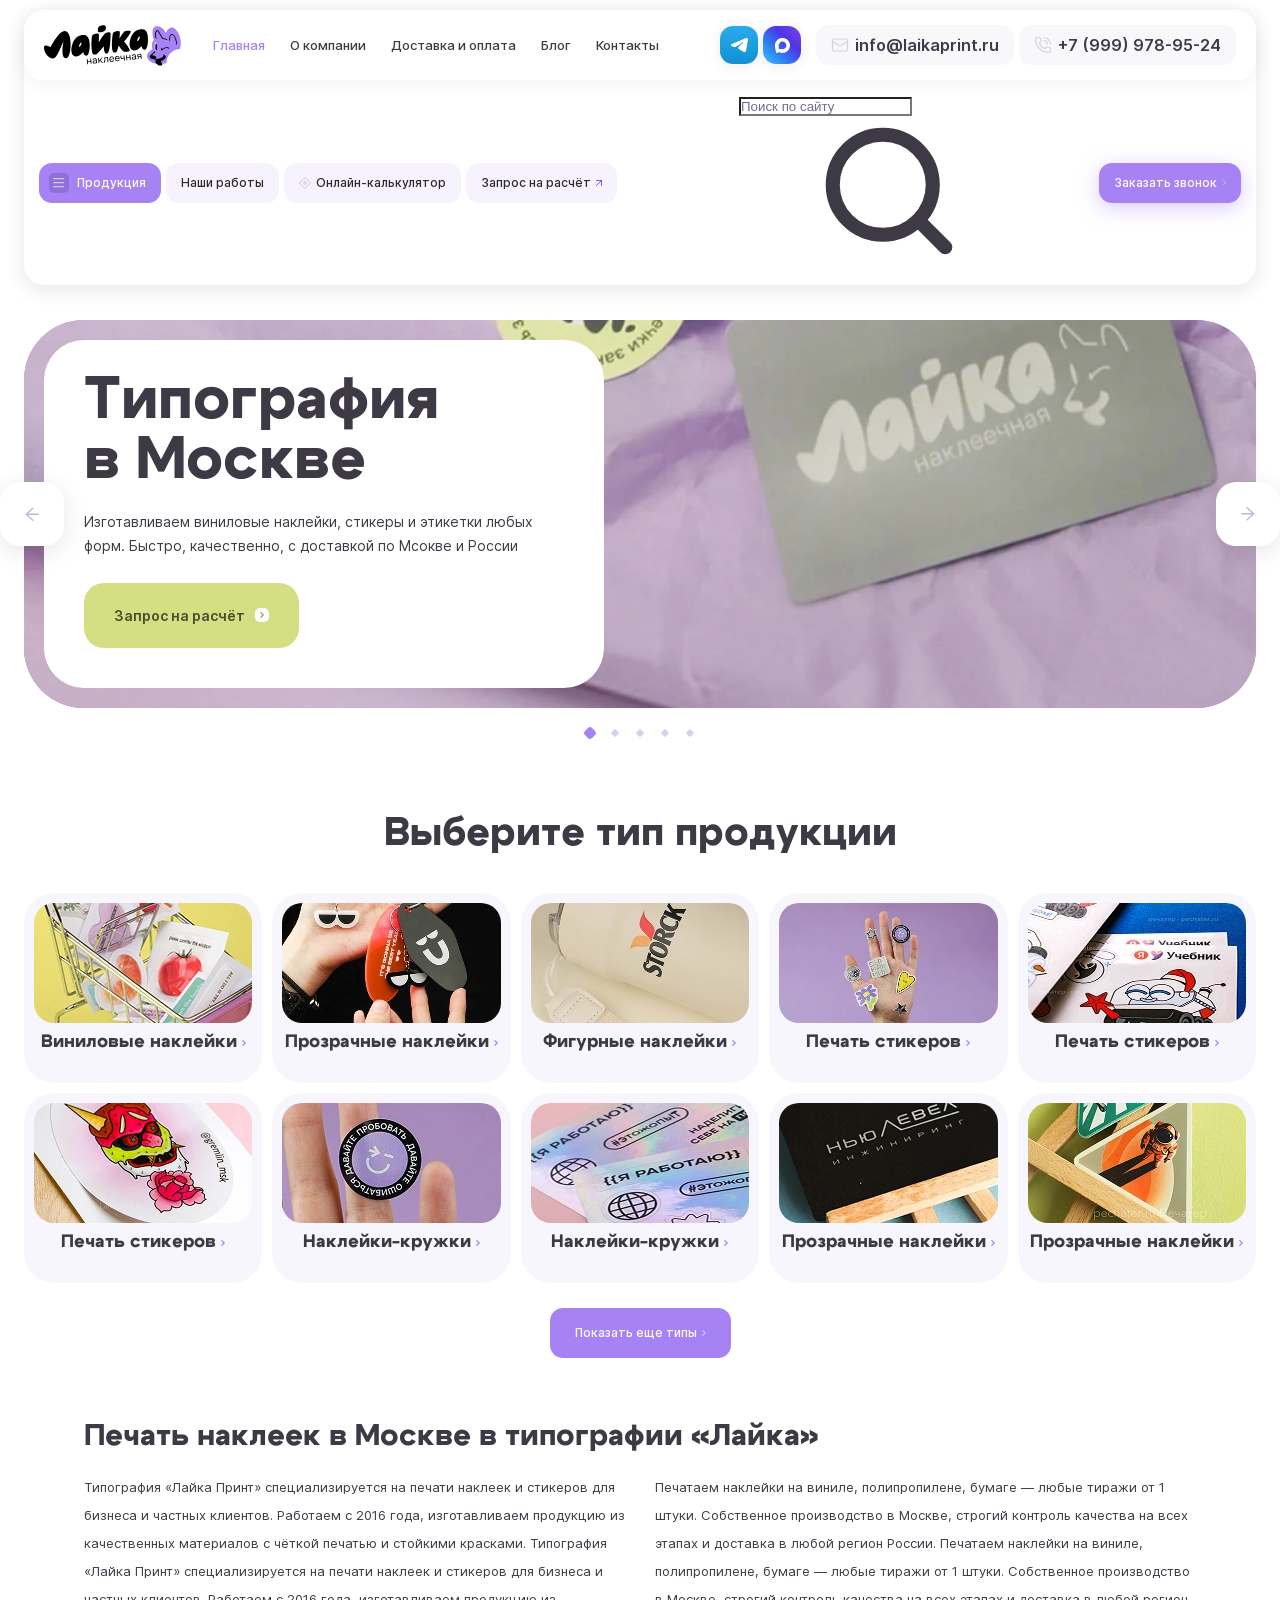
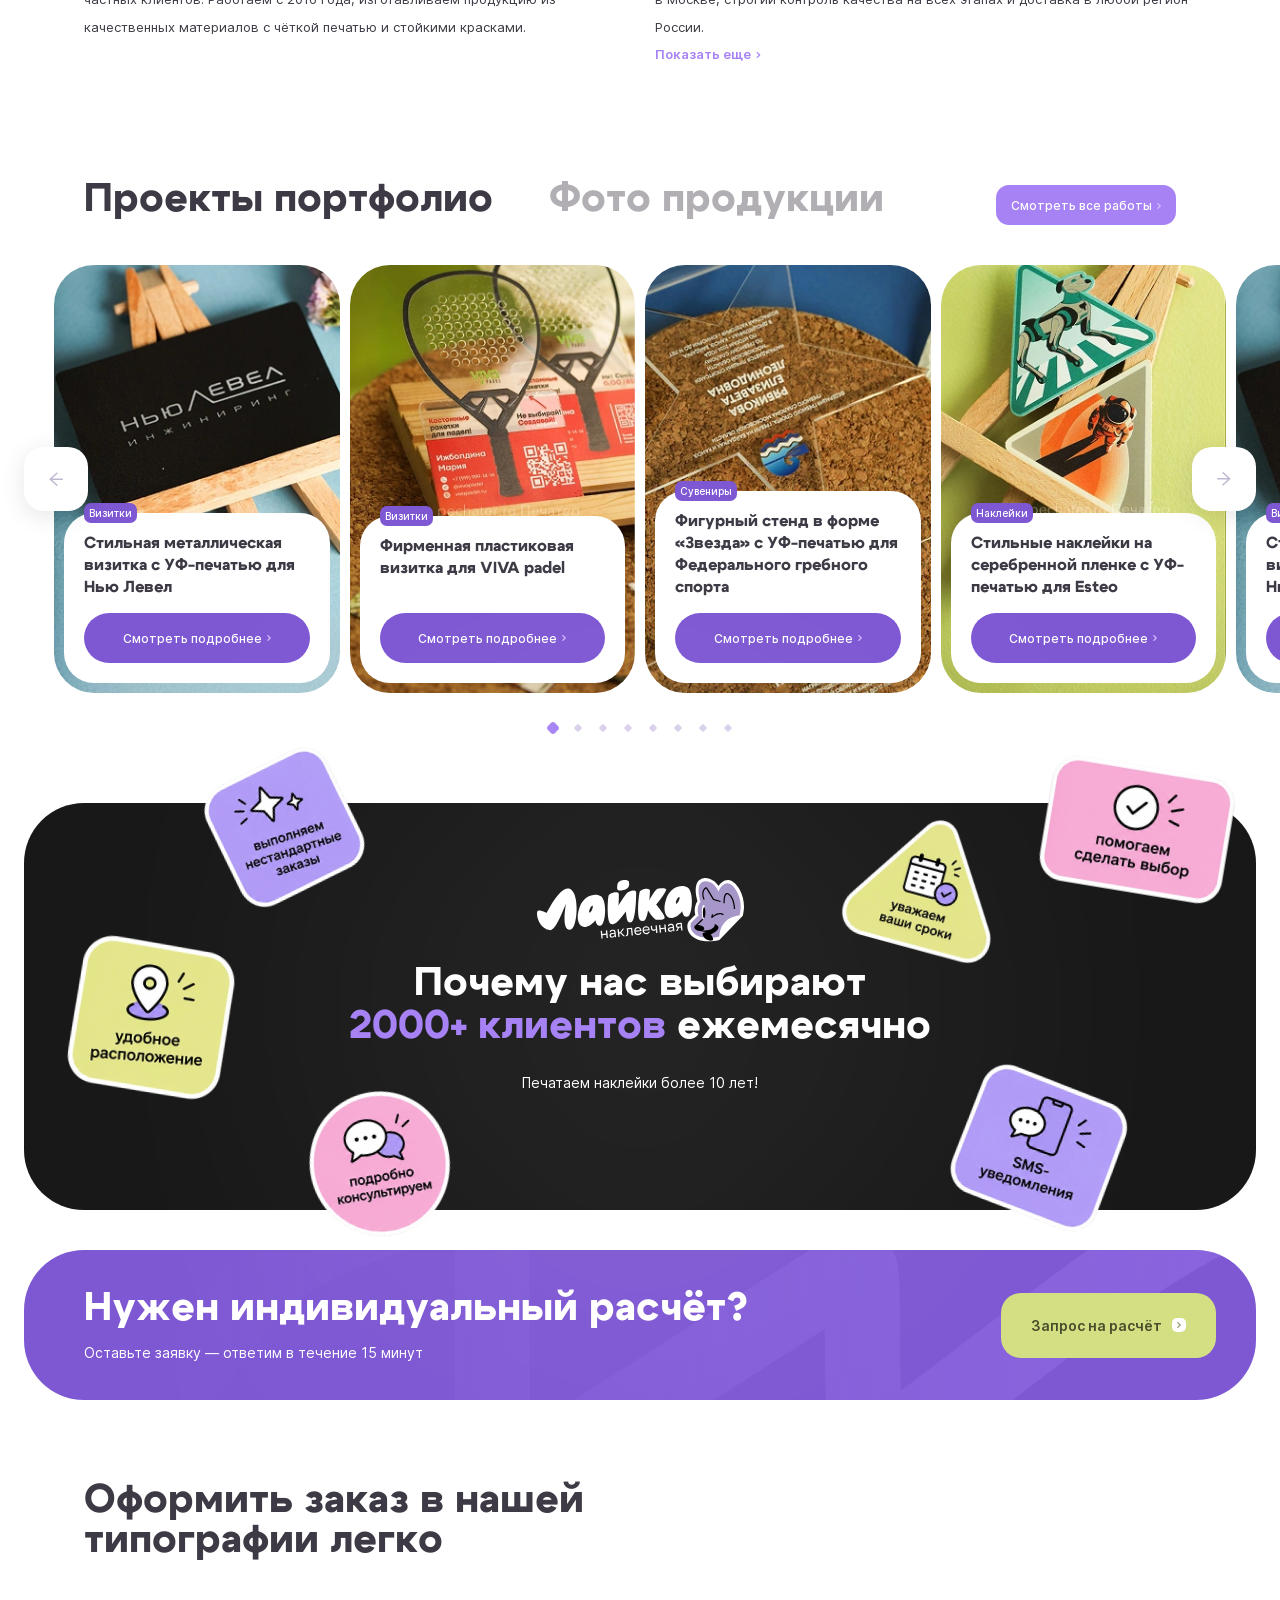
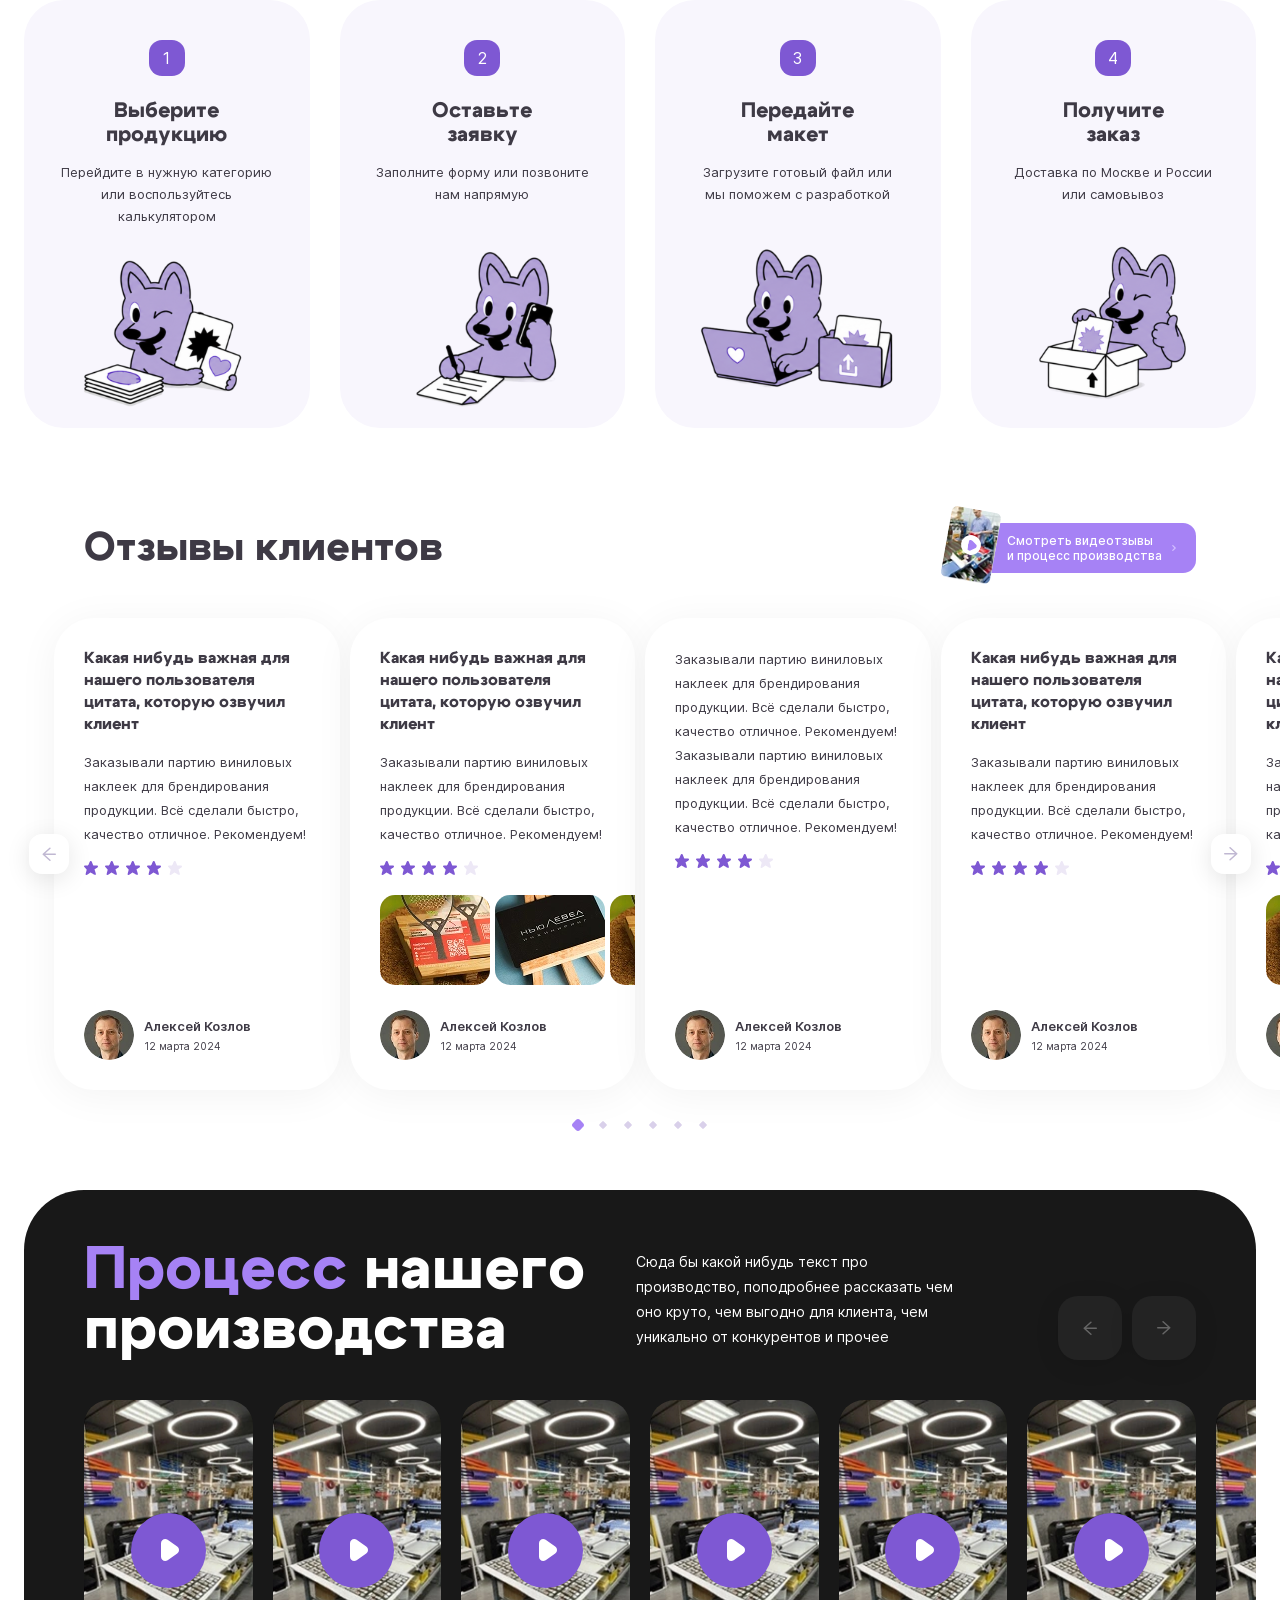
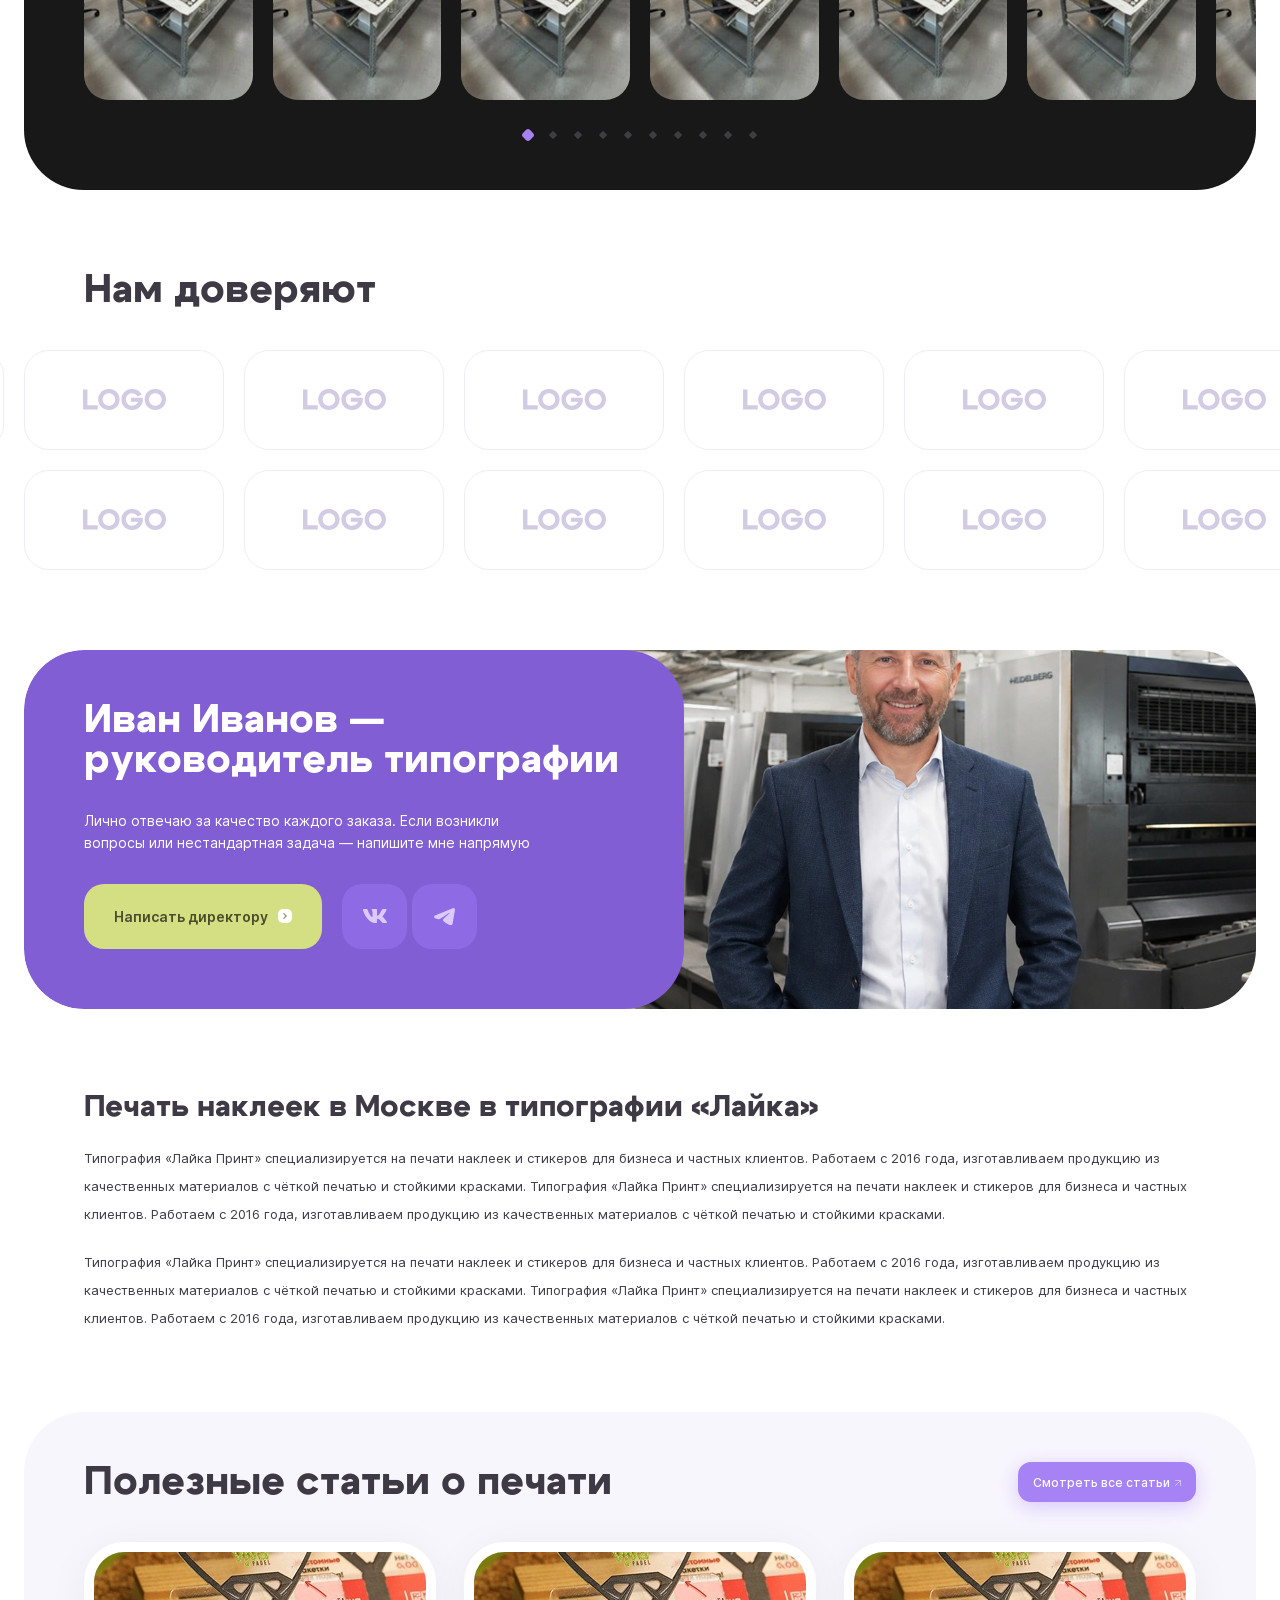
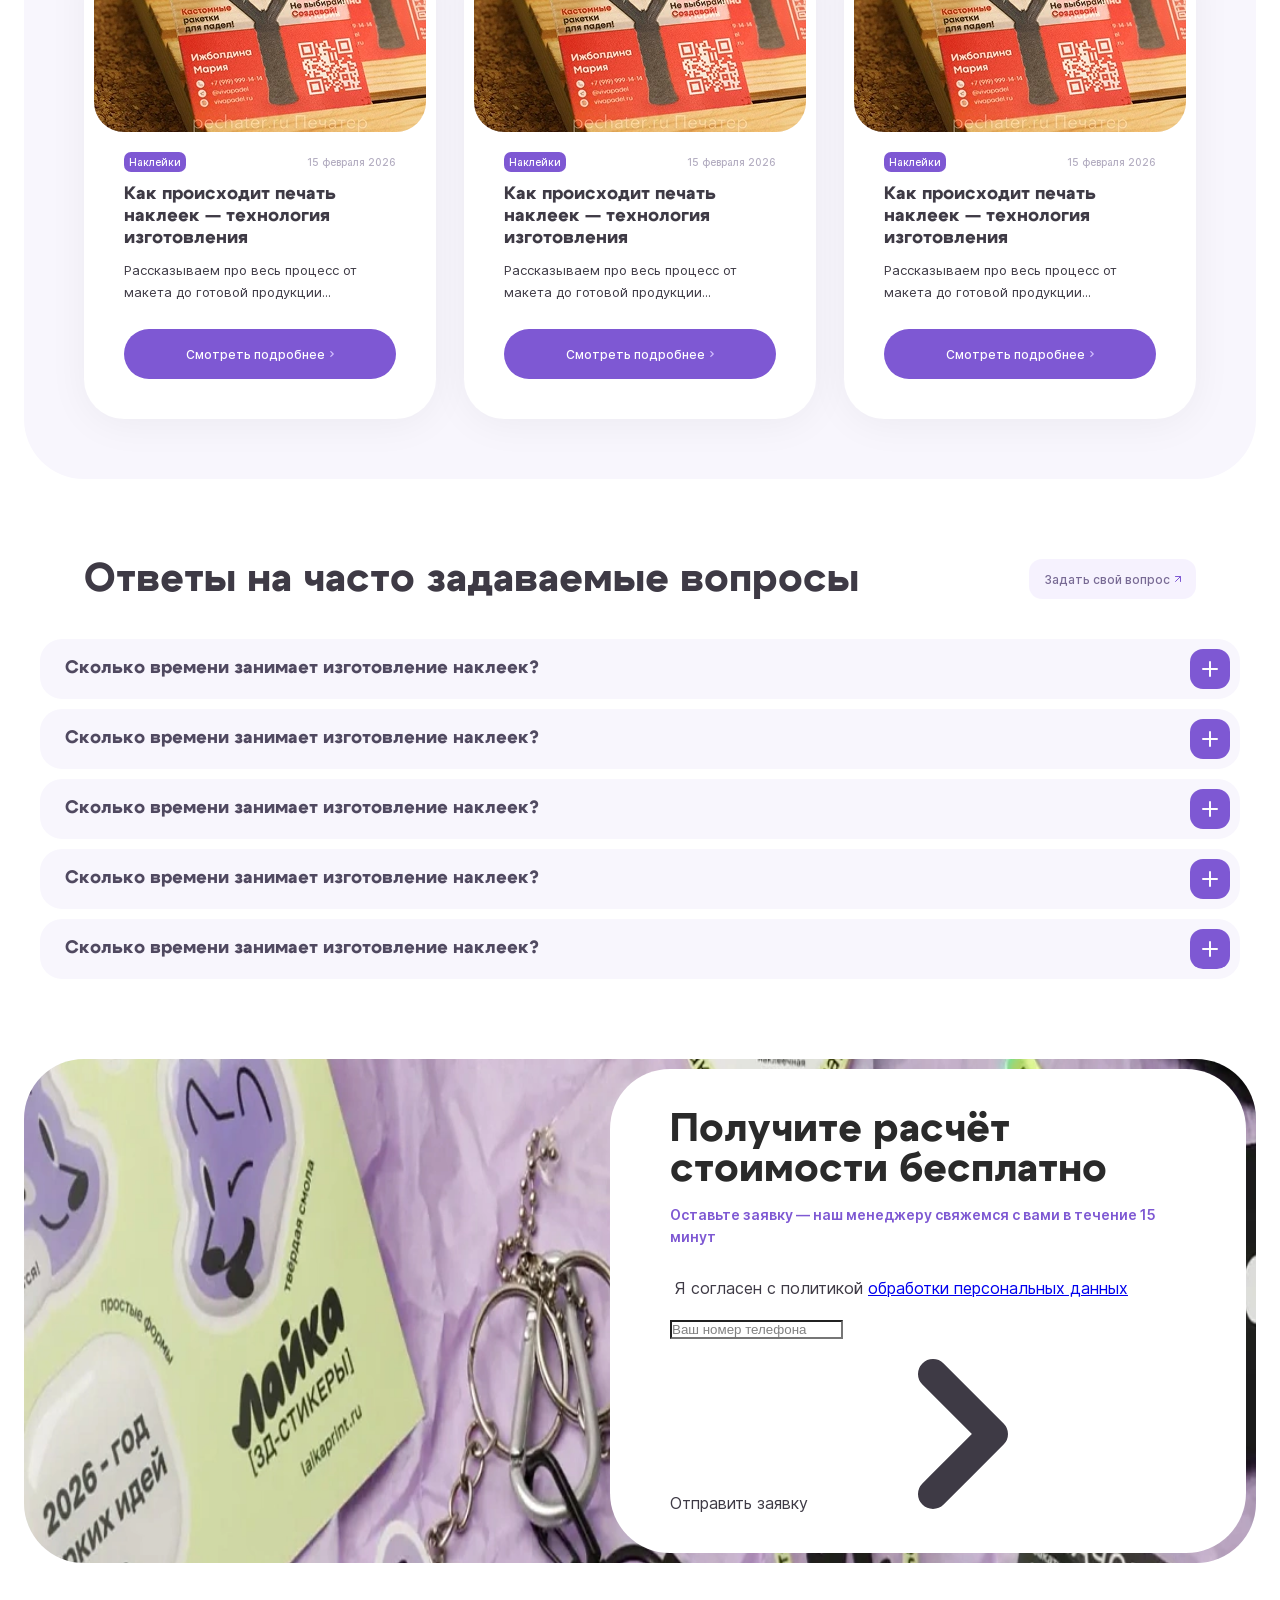
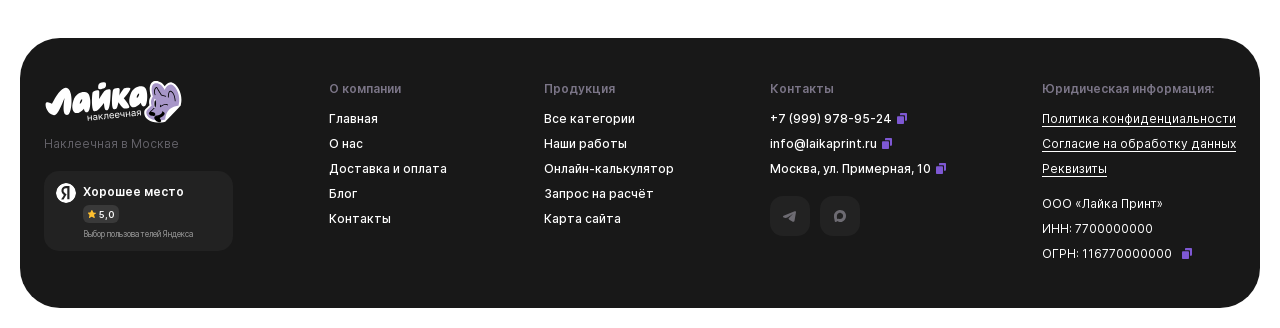
==== index.html @ 9bab4b57 "Initial commit" ====
<!DOCTYPE html>
<html lang="ru">
	<head>
		<meta http-equiv="Content-Type" content="text/html; charset=utf-8">

		<!-- Adapting the page for mobile devices -->
		<meta name="viewport" content="width=device-width, initial-scale=1, maximum-scale=1">

		<!-- Prohibition of phone number recognition -->
		<meta name="format-detection" content="telephone=no">
		<meta name="SKYPE_TOOLBAR" content ="SKYPE_TOOLBAR_PARSER_COMPATIBLE">

		<!-- Page title -->
		<title>Заголовок страницы</title>

		<!-- Meta description -->
		<meta name="description" content="">

		<!-- Meta Keywords -->
		<meta name="keywords" content="">

		<!-- Changing the color of the mobile browser panel -->
		<meta name="msapplication-TileColor" content="#6AB12F">
		<meta name="theme-color" content="#6AB12F">

		<!-- Connecting style files -->
		<link rel="stylesheet" href="css/reset.css">
		<link rel="stylesheet" href="css/swiper-bundle.min.css">
		<link rel="stylesheet" href="css/swiper.css">
		<link rel="stylesheet" href="css/fancybox.css">
		<link rel="stylesheet" href="css/styles.css">
		<link rel="stylesheet" href="assets/css/blocks/main_slider.css">
		<link rel="stylesheet" href="assets/css/blocks/product_types.css">
		<link rel="stylesheet" href="assets/css/blocks/seo_text.css">
		<link rel="stylesheet" href="assets/css/blocks/projects.css">
		<link rel="stylesheet" href="assets/css/blocks/why_we.css">
		<link rel="stylesheet" href="assets/css/blocks/steps.css">
		<link rel="stylesheet" href="assets/css/blocks/reviews.css">
		<link rel="stylesheet" href="assets/css/blocks/process.css">
		<link rel="stylesheet" href="assets/css/blocks/logos.css">
		<link rel="stylesheet" href="assets/css/blocks/boss.css">
		<link rel="stylesheet" href="assets/css/blocks/articles.css">
		<link rel="stylesheet" href="assets/css/blocks/FAQ.css">
		<link rel="stylesheet" href="assets/css/blocks/order_form.css">
		<link rel="stylesheet" href="css/fonts.css">
	</head>

	<body>
		<div class="wrap">
			<div class="main">
				<header>
					<div class="cont">
						<div class="data">
							<div class="top">
								<div class="logo">
									<img src="images/logo.svg" alt="">
								</div>

								<nav class="menu">
									<div class="item">
										<a class="active">Главная</a>
									</div>

									<div class="item">
										<a href="/">О компании</a>
									</div>

									<div class="item">
										<a href="/">Доставка и оплата</a>
									</div>

									<div class="item">
										<a href="/">Блог</a>
									</div>

									<div class="item">
										<a href="/">Контакты</a>
									</div>
								</nav>

								<div class="contacts">
									<div class="messengers">
										<a href="/" target="_blank" rel="noopener nofollow" class="tg_link">
											<svg class="icon"><use xlink:href="images/sprite.svg#ic_tg"></use></svg>
										</a>

										<a href="/" target="_blank" rel="noopener nofollow" class="max_link">
											<svg class="icon"><use xlink:href="images/sprite.svg#ic_max"></use></svg>
										</a>
									</div>

									<div class="email">
										<a href="mailto:info@laikaprint.ru">
											<svg class="icon"><use xlink:href="images/sprite.svg#ic_email"></use></svg>

											<span>info@laikaprint.ru</span>
										</a>
									</div>

									<div class="phone">
										<a href="tel:+7 (999) 978-95-24">
											<svg class="icon"><use xlink:href="images/sprite.svg#ic_phone"></use></svg>

											<span>+7 (999) 978-95-24</span>
										</a>
									</div>
								</div>
							</div>

							<div class="bottom">
								<div class="links">
									<div>
										<button class="link primary"  popovertarget="sub_links_modal1" style="anchor-name: --sub-links-modal-btn;">
											<div class="icon_wrap">
												<svg class="icon"><use xlink:href="images/sprite.svg#ic_menu"></use></svg>

												<svg class="icon"><use xlink:href="images/sprite.svg#ic_close"></use></svg>
											</div>

											<span>Продукция</span>
										</button>

										<div class="sub_links tabs_container" style="position-anchor: --sub-links-modal-btn;" id="sub_links_modal1" popover>
											<div class="tabs">
												<button data-content="#sub_links_tab1" data-level="level1" class="btn active">
													<span>Наклейки</span>

													<svg class="icon"><use xlink:href="images/sprite.svg#ic_arr_hor"></use></svg>
												</button>

												<button data-content="#sub_links_tab2" data-level="level1" class="btn">
													<span>Мерч и сувениры</span>

													<svg class="icon"><use xlink:href="images/sprite.svg#ic_arr_hor"></use></svg>
												</button>

												<button data-content="#sub_links_tab3" data-level="level1" class="btn">
													<span>Печать на одежде</span>

													<svg class="icon"><use xlink:href="images/sprite.svg#ic_arr_hor"></use></svg>
												</button>

												<button data-content="#sub_links_tab2" data-level="level1" class="btn">
													<span>Мерч и сувениры</span>

													<svg class="icon"><use xlink:href="images/sprite.svg#ic_arr_hor"></use></svg>
												</button>

												<button data-content="#sub_links_tab3" data-level="level1" class="btn">
													<span>Печать на одежде</span>

													<svg class="icon"><use xlink:href="images/sprite.svg#ic_arr_hor"></use></svg>
												</button>

												<button data-content="#sub_links_tab2" data-level="level1" class="btn">
													<span>Мерч и сувениры</span>

													<svg class="icon"><use xlink:href="images/sprite.svg#ic_arr_hor"></use></svg>
												</button>

												<button data-content="#sub_links_tab3" data-level="level1" class="btn">
													<span>Печать на одежде</span>

													<svg class="icon"><use xlink:href="images/sprite.svg#ic_arr_hor"></use></svg>
												</button>

												<button data-content="#sub_links_tab2" data-level="level1" class="btn">
													<span>Мерч и сувениры</span>

													<svg class="icon"><use xlink:href="images/sprite.svg#ic_arr_hor"></use></svg>
												</button>

												<button data-content="#sub_links_tab3" data-level="level1" class="btn">
													<span>Печать на одежде</span>

													<svg class="icon"><use xlink:href="images/sprite.svg#ic_arr_hor"></use></svg>
												</button>
											</div>

											<div class="tab_content level1 active" id="sub_links_tab1">
												<div class="block_head row">
													<div class="title size_s">Наклейки</div>

													<a href="/" class="all_link">
														<span>Все наклейки</span>

														<svg class="icon"><use xlink:href="images/sprite.svg#ic_arr_hor"></use></svg>
													</a>
												</div>

												<div class="grid">
													<div class="main_col">
														<div class="catalog">
															<div class="grid_row">
																<a href="/" class="category">
																	<picture class="thumb">
																		<img src="images/tmp/category_thumb1.webp" alt="" loading="lazy" class="cover">
																	</picture>

																	<div class="info">
																		<div class="name">Виниловые наклейки</div>

																		<div class="price">от 250 ₽</div>
																	</div>
																</a>

																<a href="/" class="category">
																	<picture class="thumb">
																		<img src="images/tmp/category_thumb2.webp" alt="" loading="lazy" class="cover">
																	</picture>

																	<div class="info">
																		<div class="name">Объемные 3D-наклейки со смолой</div>

																		<div class="price">от 250 ₽</div>
																	</div>
																</a>

																<a href="/" class="category">
																	<picture class="thumb">
																		<img src="images/tmp/category_thumb3.webp" alt="" loading="lazy" class="cover">
																	</picture>

																	<div class="info">
																		<div class="name">Голографические</div>

																		<div class="price">от 250 ₽</div>
																	</div>
																</a>

																<a href="/" class="category">
																	<picture class="thumb">
																		<img src="images/tmp/category_thumb4.webp" alt="" loading="lazy" class="cover">
																	</picture>

																	<div class="info">
																		<div class="name">Прозрачные</div>

																		<div class="price">от 250 ₽</div>
																	</div>
																</a>

																<a href="/" class="category">
																	<picture class="thumb">
																		<img src="images/tmp/category_thumb5.webp" alt="" loading="lazy" class="cover">
																	</picture>

																	<div class="info">
																		<div class="name">УФ-ДТФ наклейки</div>

																		<div class="price">от 250 ₽</div>
																	</div>
																</a>

																<a href="/" class="category">
																	<picture class="thumb">
																		<img src="images/tmp/category_thumb6.webp" alt="" loading="lazy" class="cover">
																	</picture>

																	<div class="info">
																		<div class="name">Наклейки с логотипом</div>

																		<div class="price">от 250 ₽</div>
																	</div>
																</a>
															</div>
														</div>

														<div class="sub_links_links">
															<div>
																<div class="title">По материалу:</div>

																<div class="items">
																	<div><a href="/">Виниловые</a></div>

																	<div><a href="/">Бумажные</a></div>

																	<div><a href="/">Ламинированные</a></div>

																	<div><a href="/">Прозрачные</a></div>

																	<div><a href="/">Голографические</a></div>

																	<div><a href="/">Светоотражающие</a></div>
																</div>
															</div>

															<div>
																<div class="title">По материалу:</div>

																<div class="items">
																	<div><a href="/">УФ-печать</a></div>

																	<div><a href="/">УФ-ДТФ</a></div>

																	<div><a href="/">Объёмные со смолой</a></div>

																	<div><a href="/">Объёмные стикерпаки</a></div>

																	<div><a href="/">Флексопечать</a></div>
																</div>
															</div>

															<div>
																<div class="title">Форма и резка:</div>

																<div class="items">
																	<div><a href="/">С контурной резкой</a></div>

																	<div><a href="/">Круглые</a></div>

																	<div><a href="/">Овальные</a></div>

																	<div><a href="/">Квадратные</a></div>
																</div>
															</div>

															<div>
																<div class="title">Форма и резка:</div>

																<div class="items">
																	<div><a href="/">Стикеры</a></div>

																	<div><a href="/">Этикетки</a></div>

																	<div><a href="/">Наклейки в рулоне</a></div>

																	<div><a href="/">На стекло и окна</a></div>

																	<div><a href="/">Для маркетплейсов и упаковки</a></div>
																</div>
															</div>
														</div>
													</div>

													<form action="" class="form">
														<picture class="image">
															<img src="images/sub_links_form_img.webp" alt="" loading="lazy">
														</picture>

														<div class="title">Не знаете, какой материал?</div>

														<div class="desc">Пришлите идею,<br> подберём за 15 минут</div>

														<div class="line">
															<div class="field">
																<input type="text" name="" value="" class="input" placeholder="Telegram или телефон">
															</div>
														</div>

														<div class="line">
															<div class="field">
																<input type="text" name="" value="" class="input" placeholder="Что хотите напечатать?">
															</div>
														</div>

														<div class="line agree">
															<div class="field">
																<label class="checkbox">
																	<input type="checkbox" name="agree">

																	<span class="check"></span>

																	<span>Я согласен с политикой <a href="/" target="_blank">обработки персональных данных</a></span>
																</label>
															</div>
														</div>

														<div class="submit">
															<button type="submit" class="submit_btn">
																<span>Отправить заявку</span>

																<span class="icon">
																	<svg><use xlink:href="images/sprite.svg#ic_arr_hor"></use></svg>
																</span>
															</button>
														</div>
													</form>
												</div>
											</div>

											<div class="tab_content level1" id="sub_links_tab2">

											</div>

											<div class="tab_content level1" id="sub_links_tab3">

											</div>
										</div>
									</div>

									<div><a href="/" class="link">
										<span>Наши работы</span>
									</a></div>

									<div><a href="/" class="link">
										<svg class="icon"><use xlink:href="images/sprite.svg#ic_calc"></use></svg>

										<span>Онлайн-калькулятор</span>
									</a></div>

									<div><a href="/" class="link">
										<span>Запрос на расчёт</span>

										<svg class="arrow"><use xlink:href="images/sprite.svg#ic_arrow_diagonal"></use></svg>
									</a></div>
								</div>

								<form action="" class="search">
									<input type="text" name="" value="" class="input" placeholder="Поиск по сайту">

									<button type="submit" class="submit_btn">
										<svg class="icon"><use xlink:href="images/sprite.svg#ic_search"></use></svg>
									</button>
								</form>

								<button class="callback_btn" data-open-modal data-modal="callback_modal">
									<span>Заказать звонок</span>

									<svg class="icon"><use xlink:href="images/sprite.svg#ic_arr_hor"></use></svg>
								</button>
							</div>
						</div>
					</div>
				</header>


				<section class="mob_header mob_header_top">
					<div class="cont">
						<div class="logo">
							<img src="images/logo.svg" alt="">
						</div>

						<a href="tel:+7 (999) 978-95-24" class="phone_link">
							<svg class="icon"><use xlink:href="images/sprite.svg#ic_phone"></use></svg>
						</a>

						<div class="messengers">
							<a href="/" target="_blank" rel="noopener nofollow" class="tg_link">
								<svg class="icon"><use xlink:href="images/sprite.svg#ic_tg"></use></svg>
							</a>

							<a href="/" target="_blank" rel="noopener nofollow" class="max_link">
								<svg class="icon"><use xlink:href="images/sprite.svg#ic_max"></use></svg>
							</a>
						</div>

						<button class="mob_menu_btn">
							<svg class="icon"><use xlink:href="images/sprite.svg#ic_menu"></use></svg>
						</button>
					</div>
				</section>


				<section class="mob_header mob_header_bottom">
					<div class="cont">
						<div class="location">
							<svg class="icon"><use xlink:href="images/sprite.svg#ic_location"></use></svg>

							<div>
								<div class="address">Москва, ул. Кожевническая, 7</div>
								<div>м. Павелецкая, с 10:00 до 19:00</div>
							</div>
						</div>

						<button class="order_btn" data-open-modal data-modal="callback_modal">
							<span>Заказать звонок</span>

							<svg class="icon"><use xlink:href="images/sprite.svg#ic_arr_hor"></use></svg>
						</button>
					</div>
				</section>


				<section class="mob_menu">
					<div class="sticky">
						<form action="" class="search">
							<input type="text" name="" value="" class="input" placeholder="Поиск по сайту">

							<button type="submit" class="submit_btn">
								<svg class="icon"><use xlink:href="images/sprite.svg#ic_search"></use></svg>
							</button>
						</form>

						<button class="close_btn">
							<svg class="icon"><use xlink:href="images/sprite.svg#ic_close"></use></svg>
						</button>
					</div>

					<div class="scroll">
						<button class="catalog_btn">
							<div class="icon">
								<svg><use xlink:href="images/sprite.svg#ic_menu"></use></svg>
							</div>

							<span>
								<span>Каталог</span>
								<small>Наша продукция, что мы делаем</small>
							</span>

							<svg class="arr"><use xlink:href="images/sprite.svg#ic_arr_hor"></use></svg>
						</button>

						<div class="menu">
							<div><a href="/">
								<span>Наши работы</span>

								<svg class="arr"><use xlink:href="images/sprite.svg#ic_arr_hor"></use></svg>
							</a></div>

							<div><a href="/">
								<span>Онлайн-калькулятор</span>

								<svg class="arr"><use xlink:href="images/sprite.svg#ic_arr_hor"></use></svg>
							</a></div>

							<div><button>
								<span>Запрос на расчёт</span>

								<svg class="arr"><use xlink:href="images/sprite.svg#ic_arr_hor"></use></svg>
							</button></div>

							<div class="divider"></div>

							<div><a href="/">
								<span>Главная</span>

								<svg class="arr"><use xlink:href="images/sprite.svg#ic_arr_hor"></use></svg>
							</a></div>

							<div><a href="/">
								<span>О компании</span>

								<svg class="arr"><use xlink:href="images/sprite.svg#ic_arr_hor"></use></svg>
							</a></div>

							<div><a href="/">
								<span>Контакты</span>

								<svg class="arr"><use xlink:href="images/sprite.svg#ic_arr_hor"></use></svg>
							</a></div>

							<div><a href="/">
								<span>Доставка и оплата</span>

								<svg class="arr"><use xlink:href="images/sprite.svg#ic_arr_hor"></use></svg>
							</a></div>

							<div><a href="/">
								<span>Блог</span>

								<svg class="arr"><use xlink:href="images/sprite.svg#ic_arr_hor"></use></svg>
							</a></div>
						</div>

						<div class="contacts">
							<div class="phone">
								<a href="tel:+7 (999) 978-95-24">
									<svg class="icon"><use xlink:href="images/sprite.svg#ic_phone2"></use></svg>

									<span>+7 (999) 978-95-24</span>

									<svg class="arr"><use xlink:href="images/sprite.svg#ic_arr_hor"></use></svg>
								</a>
							</div>

							<div class="email">
								<a href="mailto:info@laikaprint.ru">
									<svg class="icon"><use xlink:href="images/sprite.svg#ic_email2"></use></svg>

									<span>info@laikaprint.ru</span>

									<svg class="arr"><use xlink:href="images/sprite.svg#ic_arr_hor"></use></svg>
								</a>
							</div>

							<div class="location">
								<svg class="icon"><use xlink:href="images/sprite.svg#ic_location"></use></svg>

								<div>
									<span class="address">Москва, ул. Кожевническая, 7</span>

									<span>м. Павелецкая, с 10:00 до 19:00</span>
								</div>
							</div>

							<button class="btn">
								<span>Рассчитать заказ</span>

								<span class="icon">
									<svg><use xlink:href="images/sprite.svg#ic_arr_hor"></use></svg>
								</span>
							</button>
						</div>
					</div>

					<div class="catalog_inner">
						<button class="back_btn">
							<span class="icon">
								<svg><use xlink:href="images/sprite.svg#ic_arrow_hor"></use></svg>
							</span>

							<span>Вернуться назад</span>
						</button>

						<div class="items">
							<div>
								<a href="#" class="btn">
									<picture class="icon">
										<img src="images/tmp/ic_catalog_inner1.svg" alt="" loading="lazy">
									</picture>

									<span>
										<span>Наклейки</span>
										<small>Смотреть раздел</small>
									</span>

									<svg class="arr"><use xlink:href="images/sprite.svg#ic_arr_hor"></use></svg>
								</a>

								<div class="sub">
									<button class="back_btn">
										<span class="icon">
											<svg><use xlink:href="images/sprite.svg#ic_arrow_hor"></use></svg>
										</span>

										<span>Вернуться назад</span>
									</button>

									<div class="title">Наклейки</div>

									<div class="grid_row">
										<a href="/" class="category">
											<picture class="thumb">
												<img src="images/tmp/category_thumb1.webp" alt="" loading="lazy" class="cover">
											</picture>

											<div class="info">
												<div class="name">Виниловые наклейки</div>
											</div>
										</a>

										<a href="/" class="category">
											<picture class="thumb">
												<img src="images/tmp/category_thumb2.webp" alt="" loading="lazy" class="cover">
											</picture>

											<div class="info">
												<div class="name">Объемные 3D-наклейки со смолой</div>
											</div>
										</a>

										<a href="/" class="category">
											<picture class="thumb">
												<img src="images/tmp/category_thumb3.webp" alt="" loading="lazy" class="cover">
											</picture>

											<div class="info">
												<div class="name">Голографические</div>
											</div>
										</a>

										<a href="/" class="category">
											<picture class="thumb">
												<img src="images/tmp/category_thumb4.webp" alt="" loading="lazy" class="cover">
											</picture>

											<div class="info">
												<div class="name">Прозрачные</div>
											</div>
										</a>

										<a href="/" class="category">
											<picture class="thumb">
												<img src="images/tmp/category_thumb5.webp" alt="" loading="lazy" class="cover">
											</picture>

											<div class="info">
												<div class="name">УФ-ДТФ наклейки</div>
											</div>
										</a>

										<a href="/" class="category">
											<picture class="thumb">
												<img src="images/tmp/category_thumb6.webp" alt="" loading="lazy" class="cover">
											</picture>

											<div class="info">
												<div class="name">Наклейки с логотипом</div>
											</div>
										</a>
									</div>

									<div class="section">
										<div class="name">По материалу:</div>

										<div class="items">
											<div><a href="/">
												<span>Виниловые</span>

												<svg class="arr"><use xlink:href="images/sprite.svg#ic_arr_hor"></use></svg>
											</a></div>

											<div><a href="/">
												<span>Прозрачные</span>

												<svg class="arr"><use xlink:href="images/sprite.svg#ic_arr_hor"></use></svg>
											</a></div>

											<div><a href="/">
												<span>Бумажные</span>

												<svg class="arr"><use xlink:href="images/sprite.svg#ic_arr_hor"></use></svg>
											</a></div>

											<div><a href="/">
												<span>Голографические</span>

												<svg class="arr"><use xlink:href="images/sprite.svg#ic_arr_hor"></use></svg>
											</a></div>

											<div><a href="/">
												<span>Ламинированные</span>

												<svg class="arr"><use xlink:href="images/sprite.svg#ic_arr_hor"></use></svg>
											</a></div>

											<div><a href="/">
												<span>Светоотражающие</span>

												<svg class="arr"><use xlink:href="images/sprite.svg#ic_arr_hor"></use></svg>
											</a></div>
										</div>
									</div>

									<div class="section">
										<div class="name">По материалу:</div>

										<div class="items">
											<div><a href="/">
												<span>Виниловые</span>

												<svg class="arr"><use xlink:href="images/sprite.svg#ic_arr_hor"></use></svg>
											</a></div>

											<div><a href="/">
												<span>Прозрачные</span>

												<svg class="arr"><use xlink:href="images/sprite.svg#ic_arr_hor"></use></svg>
											</a></div>

											<div><a href="/">
												<span>Бумажные</span>

												<svg class="arr"><use xlink:href="images/sprite.svg#ic_arr_hor"></use></svg>
											</a></div>

											<div><a href="/">
												<span>Голографические</span>

												<svg class="arr"><use xlink:href="images/sprite.svg#ic_arr_hor"></use></svg>
											</a></div>

											<div><a href="/">
												<span>Ламинированные</span>

												<svg class="arr"><use xlink:href="images/sprite.svg#ic_arr_hor"></use></svg>
											</a></div>

											<div><a href="/">
												<span>Светоотражающие</span>

												<svg class="arr"><use xlink:href="images/sprite.svg#ic_arr_hor"></use></svg>
											</a></div>
										</div>
									</div>

									<div class="section">
										<div class="name">По материалу:</div>

										<div class="items">
											<div><a href="/">
												<span>Виниловые</span>

												<svg class="arr"><use xlink:href="images/sprite.svg#ic_arr_hor"></use></svg>
											</a></div>

											<div><a href="/">
												<span>Прозрачные</span>

												<svg class="arr"><use xlink:href="images/sprite.svg#ic_arr_hor"></use></svg>
											</a></div>

											<div><a href="/">
												<span>Бумажные</span>

												<svg class="arr"><use xlink:href="images/sprite.svg#ic_arr_hor"></use></svg>
											</a></div>

											<div><a href="/">
												<span>Голографические</span>

												<svg class="arr"><use xlink:href="images/sprite.svg#ic_arr_hor"></use></svg>
											</a></div>

											<div><a href="/">
												<span>Ламинированные</span>

												<svg class="arr"><use xlink:href="images/sprite.svg#ic_arr_hor"></use></svg>
											</a></div>

											<div><a href="/">
												<span>Светоотражающие</span>

												<svg class="arr"><use xlink:href="images/sprite.svg#ic_arr_hor"></use></svg>
											</a></div>
										</div>
									</div>
								</div>
							</div>

							<div>
								<a href="#" class="btn">
									<picture class="icon">
										<img src="images/tmp/ic_catalog_inner2.svg" alt="" loading="lazy">
									</picture>

									<span>
										<span>Визитки</span>
										<small>Смотреть раздел</small>
									</span>

									<svg class="arr"><use xlink:href="images/sprite.svg#ic_arr_hor"></use></svg>
								</a>
							</div>

							<div>
								<a href="#" class="btn">
									<picture class="icon">
										<img src="images/tmp/ic_catalog_inner3.svg" alt="" loading="lazy">
									</picture>

									<span>
										<span>Полиграфия</span>
										<small>Смотреть раздел</small>
									</span>

									<svg class="arr"><use xlink:href="images/sprite.svg#ic_arr_hor"></use></svg>
								</a>
							</div>

							<div>
								<a href="#" class="btn">
									<picture class="icon">
										<img src="images/tmp/ic_catalog_inner4.svg" alt="" loading="lazy">
									</picture>

									<span>
										<span>Коробка</span>
										<small>Смотреть раздел</small>
									</span>

									<svg class="arr"><use xlink:href="images/sprite.svg#ic_arr_hor"></use></svg>
								</a>
							</div>
						</div>
					</div>
				</section>


				<section class="main_slider block">
					<div class="cont">
						<div class="swiper">
							<div class="swiper-wrapper">
								<div class="swiper-slide">
									<div class="data">
										<div class="title">Типография<br> в Москве</div>

										<div class="desc">Изготавливаем виниловые наклейки, стикеры и этикетки любых форм. Быстро, качественно, с доставкой по Мсокве и России</div>

										<button class="btn">
											<span>Запрос на расчёт</span>

											<span class="icon">
												<svg><use xlink:href="images/sprite.svg#ic_arr_hor"></use></svg>
											</span>
										</button>
									</div>

									<picture class="image">
										<source media="(max-width: 1023px)" srcset="images/tmp/main_slider_img_mob.webp">

										<img src="images/tmp/main_slider_img.webp" alt="" fetchpriority="high" class="cover">
									</picture>
								</div>

								<div class="swiper-slide">
									<div class="data">
										<div class="title">Типография<br> в Москве</div>

										<div class="desc">Изготавливаем виниловые наклейки, стикеры и этикетки любых форм. Быстро, качественно, с доставкой по Мсокве и России</div>

										<button class="btn">
											<span>Запрос на расчёт</span>

											<span class="icon">
												<svg><use xlink:href="images/sprite.svg#ic_arr_hor"></use></svg>
											</span>
										</button>
									</div>

									<picture class="image">
										<source media="(max-width: 1023px)" srcset="images/tmp/main_slider_img_mob.webp">

										<img src="images/tmp/main_slider_img.webp" alt="" loading="lazy" class="cover">
									</picture>
								</div>

								<div class="swiper-slide">
									<div class="data">
										<div class="title">Типография<br> в Москве</div>

										<div class="desc">Изготавливаем виниловые наклейки, стикеры и этикетки любых форм. Быстро, качественно, с доставкой по Мсокве и России</div>

										<button class="btn">
											<span>Запрос на расчёт</span>

											<span class="icon">
												<svg><use xlink:href="images/sprite.svg#ic_arr_hor"></use></svg>
											</span>
										</button>
									</div>

									<picture class="image">
										<source media="(max-width: 1023px)" srcset="images/tmp/main_slider_img_mob.webp">

										<img src="images/tmp/main_slider_img.webp" alt="" loading="lazy" class="cover">
									</picture>
								</div>

								<div class="swiper-slide">
									<div class="data">
										<div class="title">Типография<br> в Москве</div>

										<div class="desc">Изготавливаем виниловые наклейки, стикеры и этикетки любых форм. Быстро, качественно, с доставкой по Мсокве и России</div>

										<button class="btn">
											<span>Запрос на расчёт</span>

											<span class="icon">
												<svg><use xlink:href="images/sprite.svg#ic_arr_hor"></use></svg>
											</span>
										</button>
									</div>

									<picture class="image">
										<source media="(max-width: 1023px)" srcset="images/tmp/main_slider_img_mob.webp">

										<img src="images/tmp/main_slider_img.webp" alt="" loading="lazy" class="cover">
									</picture>
								</div>

								<div class="swiper-slide">
									<div class="data">
										<div class="title">Типография<br> в Москве</div>

										<div class="desc">Изготавливаем виниловые наклейки, стикеры и этикетки любых форм. Быстро, качественно, с доставкой по Мсокве и России</div>

										<button class="btn">
											<span>Запрос на расчёт</span>

											<span class="icon">
												<svg><use xlink:href="images/sprite.svg#ic_arr_hor"></use></svg>
											</span>
										</button>
									</div>

									<picture class="image">
										<source media="(max-width: 1023px)" srcset="images/tmp/main_slider_img_mob.webp">

										<img src="images/tmp/main_slider_img.webp" alt="" loading="lazy" class="cover">
									</picture>
								</div>
							</div>

							<button class="swiper-button-prev">
								<svg class="icon"><use xlink:href="images/sprite.svg#ic_arrow_hor"></use></svg>
							</button>

							<button class="swiper-button-next">
								<svg class="icon"><use xlink:href="images/sprite.svg#ic_arrow_hor"></use></svg>
							</button>

							<div class="swiper-pagination"></div>
						</div>
					</div>
				</section>


				<section class="product_types block s_m">
					<div class="cont">
						<div class="block_head center">
							<div class="title">Выберите тип продукции</div>

							<div class="swipe">
								<svg class="icon"><use xlink:href="images/sprite.svg#ic_swipe"></use></svg>
							</div>
						</div>

						<div class="grid_row">
							<a href="/" class="item">
								<picture class="thumb">
									<img src="images/tmp/product_types_thumb1.webp" alt="" loading="lazy" class="cover">
								</picture>

								<span class="name">
									<span>Виниловые наклейки</span>

									<svg class="icon"><use xlink:href="images/sprite.svg#ic_arr_hor"></use></svg>
								</span>
							</a>

							<a href="/" class="item">
								<picture class="thumb">
									<img src="images/tmp/product_types_thumb2.webp" alt="" loading="lazy" class="cover">
								</picture>

								<span class="name">
									<span>Прозрачные наклейки</span>

									<svg class="icon"><use xlink:href="images/sprite.svg#ic_arr_hor"></use></svg>
								</span>
							</a>

							<a href="/" class="item">
								<picture class="thumb">
									<img src="images/tmp/product_types_thumb3.webp" alt="" loading="lazy" class="cover">
								</picture>

								<span class="name">
									<span>Фигурные наклейки</span>

									<svg class="icon"><use xlink:href="images/sprite.svg#ic_arr_hor"></use></svg>
								</span>
							</a>

							<a href="/" class="item">
								<picture class="thumb">
									<img src="images/tmp/product_types_thumb4.webp" alt="" loading="lazy" class="cover">
								</picture>

								<span class="name">
									<span>Печать стикеров</span>

									<svg class="icon"><use xlink:href="images/sprite.svg#ic_arr_hor"></use></svg>
								</span>
							</a>

							<a href="/" class="item">
								<picture class="thumb">
									<img src="images/tmp/product_types_thumb5.webp" alt="" loading="lazy" class="cover">
								</picture>

								<span class="name">
									<span>Печать стикеров</span>

									<svg class="icon"><use xlink:href="images/sprite.svg#ic_arr_hor"></use></svg>
								</span>
							</a>

							<a href="/" class="item">
								<picture class="thumb">
									<img src="images/tmp/product_types_thumb6.webp" alt="" loading="lazy" class="cover">
								</picture>

								<span class="name">
									<span>Печать стикеров</span>

									<svg class="icon"><use xlink:href="images/sprite.svg#ic_arr_hor"></use></svg>
								</span>
							</a>

							<a href="/" class="item">
								<picture class="thumb">
									<img src="images/tmp/product_types_thumb7.webp" alt="" loading="lazy" class="cover">
								</picture>

								<span class="name">
									<span>Наклейки-кружки</span>

									<svg class="icon"><use xlink:href="images/sprite.svg#ic_arr_hor"></use></svg>
								</span>
							</a>

							<a href="/" class="item">
								<picture class="thumb">
									<img src="images/tmp/product_types_thumb8.webp" alt="" loading="lazy" class="cover">
								</picture>

								<span class="name">
									<span>Наклейки-кружки</span>

									<svg class="icon"><use xlink:href="images/sprite.svg#ic_arr_hor"></use></svg>
								</span>
							</a>

							<a href="/" class="item">
								<picture class="thumb">
									<img src="images/tmp/product_types_thumb9.webp" alt="" loading="lazy" class="cover">
								</picture>

								<span class="name">
									<span>Прозрачные наклейки</span>

									<svg class="icon"><use xlink:href="images/sprite.svg#ic_arr_hor"></use></svg>
								</span>
							</a>

							<a href="/" class="item">
								<picture class="thumb">
									<img src="images/tmp/product_types_thumb10.webp" alt="" loading="lazy" class="cover">
								</picture>

								<span class="name">
									<span>Прозрачные наклейки</span>

									<svg class="icon"><use xlink:href="images/sprite.svg#ic_arr_hor"></use></svg>
								</span>
							</a>
						</div>

						<button class="more_btn">
							<span>Показать еще типы</span>

							<svg class="icon"><use xlink:href="images/sprite.svg#ic_arr_hor"></use></svg>
						</button>
					</div>
				</section>


				<section class="seo_text block">
					<div class="cont">
						<div class="text_block">
							<h2>Печать наклеек в Москве в типографии «Лайка»</h2>

							<div class="grid_row two">
								<div>
									<p>Типография «Лайка Принт» специализируется на печати наклеек и стикеров для бизнеса и частных клиентов. Работаем с 2016 года, изготавливаем продукцию из качественных материалов с чёткой печатью и стойкими красками. Типография «Лайка Принт» специализируется на печати наклеек и стикеров для бизнеса и частных клиентов. Работаем с 2016 года, изготавливаем продукцию из качественных материалов с чёткой печатью и стойкими красками.</p>
								</div>

								<div>
									<p>Печатаем наклейки на виниле, полипропилене, бумаге — любые тиражи от 1 штуки. Собственное производство в Москве, строгий контроль качества на всех этапах и доставка в любой регион России. Печатаем наклейки на виниле, полипропилене, бумаге — любые тиражи от 1 штуки. Собственное производство в Москве, строгий контроль качества на всех этапах и доставка в любой регион России.</p>

									<button class="spoler_btn">
										<span>Показать еще</span>

										<svg class="icon"><use xlink:href="images/sprite.svg#ic_arr_hor"></use></svg>
									</button>
								</div>
							</div>
						</div>
					</div>
				</section>


				<section class="block tabs_container">
					<div class="cont">
						<div class="tabs">
							<button data-content="#tab1" data-level="level1" class="btn active">Проекты портфолио</button>

							<button data-content="#tab2" data-level="level1" class="btn">Фото продукции</button>
						</div>

						<div class="tab_content level1 active" id="tab1">
							<div class="projects">
								<div class="swiper">
									<div class="swiper-wrapper">
										<div class="swiper-slide">
											<a href="/" class="project">
												<picture class="thumb">
													<img src="images/tmp/project_thumb1.webp" alt="" loading="lazy" class="cover">
												</picture>

												<div class="info">
													<div class="category">Визитки</div>

													<div class="name">Стильная металлическая визитка с УФ-печатью для Нью Левел</div>

													<div class="link">
														<span>Смотреть подробнее</span>

														<svg class="icon"><use xlink:href="images/sprite.svg#ic_arr_hor"></use></svg>
													</div>
												</div>
											</a>
										</div>

										<div class="swiper-slide">
											<a href="/" class="project">
												<picture class="thumb">
													<img src="images/tmp/project_thumb2.webp" alt="" loading="lazy" class="cover">
												</picture>

												<div class="info">
													<div class="category">Визитки</div>

													<div class="name">Фирменная пластиковая визитка для VIVA padel</div>

													<div class="link">
														<span>Смотреть подробнее</span>

														<svg class="icon"><use xlink:href="images/sprite.svg#ic_arr_hor"></use></svg>
													</div>
												</div>
											</a>
										</div>

										<div class="swiper-slide">
											<a href="/" class="project">
												<picture class="thumb">
													<img src="images/tmp/project_thumb3.webp" alt="" loading="lazy" class="cover">
												</picture>

												<div class="info">
													<div class="category">Сувениры</div>

													<div class="name">Фигурный стенд в форме «Звезда» с УФ-печатью для Федерального гребного спорта</div>

													<div class="link">
														<span>Смотреть подробнее</span>

														<svg class="icon"><use xlink:href="images/sprite.svg#ic_arr_hor"></use></svg>
													</div>
												</div>
											</a>
										</div>

										<div class="swiper-slide">
											<a href="/" class="project">
												<picture class="thumb">
													<img src="images/tmp/project_thumb4.webp" alt="" loading="lazy" class="cover">
												</picture>

												<div class="info">
													<div class="category">Наклейки</div>

													<div class="name">Стильные наклейки на серебренной пленке с УФ-печатью для Esteo</div>

													<div class="link">
														<span>Смотреть подробнее</span>

														<svg class="icon"><use xlink:href="images/sprite.svg#ic_arr_hor"></use></svg>
													</div>
												</div>
											</a>
										</div>

										<div class="swiper-slide">
											<a href="/" class="project">
												<picture class="thumb">
													<img src="images/tmp/project_thumb1.webp" alt="" loading="lazy" class="cover">
												</picture>

												<div class="info">
													<div class="category">Визитки</div>

													<div class="name">Стильная металлическая визитка с УФ-печатью для Нью Левел</div>

													<div class="link">
														<span>Смотреть подробнее</span>

														<svg class="icon"><use xlink:href="images/sprite.svg#ic_arr_hor"></use></svg>
													</div>
												</div>
											</a>
										</div>

										<div class="swiper-slide">
											<a href="/" class="project">
												<picture class="thumb">
													<img src="images/tmp/project_thumb2.webp" alt="" loading="lazy" class="cover">
												</picture>

												<div class="info">
													<div class="category">Визитки</div>

													<div class="name">Фирменная пластиковая визитка для VIVA padel</div>

													<div class="link">
														<span>Смотреть подробнее</span>

														<svg class="icon"><use xlink:href="images/sprite.svg#ic_arr_hor"></use></svg>
													</div>
												</div>
											</a>
										</div>

										<div class="swiper-slide">
											<a href="/" class="project">
												<picture class="thumb">
													<img src="images/tmp/project_thumb3.webp" alt="" loading="lazy" class="cover">
												</picture>

												<div class="info">
													<div class="category">Сувениры</div>

													<div class="name">Фигурный стенд в форме «Звезда» с УФ-печатью для Федерального гребного спорта</div>

													<div class="link">
														<span>Смотреть подробнее</span>

														<svg class="icon"><use xlink:href="images/sprite.svg#ic_arr_hor"></use></svg>
													</div>
												</div>
											</a>
										</div>

										<div class="swiper-slide">
											<a href="/" class="project">
												<picture class="thumb">
													<img src="images/tmp/project_thumb4.webp" alt="" loading="lazy" class="cover">
												</picture>

												<div class="info">
													<div class="category">Наклейки</div>

													<div class="name">Стильные наклейки на серебренной пленке с УФ-печатью для Esteo</div>

													<div class="link">
														<span>Смотреть подробнее</span>

														<svg class="icon"><use xlink:href="images/sprite.svg#ic_arr_hor"></use></svg>
													</div>
												</div>
											</a>
										</div>
									</div>

									<button class="swiper-button-prev">
										<svg class="icon"><use xlink:href="images/sprite.svg#ic_arrow_hor"></use></svg>
									</button>

									<button class="swiper-button-next">
										<svg class="icon"><use xlink:href="images/sprite.svg#ic_arrow_hor"></use></svg>
									</button>

									<div class="swiper-pagination"></div>
								</div>

								<a href="/" class="all_link">
									<span>Смотреть все работы</span>

									<svg class="icon"><use xlink:href="images/sprite.svg#ic_arr_hor"></use></svg>
								</a>
							</div>
						</div>

						<div class="tab_content level1" id="tab2">

						</div>
					</div>
				</section>


				<section class="why_we block">
					<div class="cont">
						<div class="data">
							<picture class="logo">
								<img src="images/logo_white.svg" alt="">
							</picture>

							<div class="title">Почему нас выбирают<br> <span>2000+ клиентов</span> ежемесячно</div>

							<div class="desc">Печатаем наклейки более 10 лет!</div>

							<picture class="image image1">
								<img src="images/why_we_img1.webp" alt="" loading="lazy">
							</picture>

							<picture class="image image2">
								<img src="images/why_we_img2.webp" alt="" loading="lazy">
							</picture>

							<picture class="image image3">
								<img src="images/why_we_img3.webp" alt="" loading="lazy">
							</picture>

							<picture class="image image4">
								<img src="images/why_we_img4.webp" alt="" loading="lazy">
							</picture>

							<picture class="image image5">
								<img src="images/why_we_img5.webp" alt="" loading="lazy">
							</picture>

							<picture class="image image6">
								<img src="images/why_we_img6.webp" alt="" loading="lazy">
							</picture>
						</div>

						<div class="action">
							<div class="info">
								<div class="title">Нужен индивидуальный расчёт?</div>

								<div class="desc">Оставьте заявку — ответим в течение 15 минут</div>
							</div>

							<button class="btn">
								<span>Запрос на расчёт</span>

								<span class="icon">
									<svg><use xlink:href="images/sprite.svg#ic_arr_hor"></use></svg>
								</span>
							</button>

							<picture class="bg">
								<img src="images/bg_action.svg" alt="" loading="lazy">
							</picture>
						</div>
					</div>
				</section>


				<section class="steps block">
					<div class="cont">
						<div class="block_head">
							<div class="title">Оформить заказ в нашей типографии легко</div>
						</div>

						<div class="grid_row">
							<div class="item">
								<div class="number"></div>

								<div class="name">Выберите<br> продукцию</div>

								<div class="desc">Перейдите в нужную категорию или воспользуйтесь калькулятором</div>

								<picture class="thumb">
									<img src="images/steps_thumb1.svg" alt="" loading="lazy">
								</picture>
							</div>

							<div class="item">
								<div class="number"></div>

								<div class="name">Оставьте<br> заявку</div>

								<div class="desc">Заполните форму или позвоните<br> нам напрямую</div>

								<picture class="thumb">
									<img src="images/steps_thumb2.svg" alt="" loading="lazy">
								</picture>
							</div>

							<div class="item">
								<div class="number"></div>

								<div class="name">Передайте<br> макет</div>

								<div class="desc">Загрузите готовый файл или<br> мы поможем с разработкой</div>

								<picture class="thumb">
									<img src="images/steps_thumb3.svg" alt="" loading="lazy">
								</picture>
							</div>

							<div class="item">
								<div class="number"></div>

								<div class="name">Получите<br> заказ</div>

								<div class="desc">Доставка по Москве и России<br> или самовывоз</div>

								<picture class="thumb">
									<img src="images/steps_thumb4.svg" alt="" loading="lazy">
								</picture>
							</div>
						</div>
					</div>
				</section>


				<section class="reviews block">
					<div class="cont">
						<div class="block_head row">
							<div class="title">Отзывы клиентов</div>

							<button class="video_btn">
								<div class="image">
									<picture class="thumb">
										<img src="images/tmp/video_btn_thumb.webp" alt="" loading="lazy" class="cover">
									</picture>

									<div class="icon">
										<svg><use xlink:href="images/sprite.svg#ic_video_play"></use></svg>
									</div>
								</div>

								<span>Смотреть видеотзывы<br> и процесс производства </span>

								<svg class="arr"><use xlink:href="images/sprite.svg#ic_arr_hor"></use></svg>
							</button>
						</div>

						<div class="swiper main">
							<div class="swiper-wrapper">
								<div class="swiper-slide">
									<div class="review">
										<div class="title">Какая нибудь важная для нашего пользователя цитата, которую озвучил клиент</div>

										<div class="desc">
											<p>Заказывали партию виниловых наклеек для брендирования продукции. Всё сделали быстро, качество отличное. Рекомендуем!</p>
										</div>

										<div class="rating">
											<svg class="icon primary"><use xlink:href="images/sprite.svg#ic_star"></use></svg>

											<svg class="icon primary"><use xlink:href="images/sprite.svg#ic_star"></use></svg>

											<svg class="icon primary"><use xlink:href="images/sprite.svg#ic_star"></use></svg>

											<svg class="icon primary"><use xlink:href="images/sprite.svg#ic_star"></use></svg>

											<svg class="icon"><use xlink:href="images/sprite.svg#ic_star"></use></svg>
										</div>

										<div class="author">
											<picture class="photo">
												<img src="images/tmp/review_photo.webp" alt="" loading="lazy" class="cover">
											</picture>

											<div>
												<div class="name">Алексей Козлов</div>

												<div class="date">12 марта 2024</div>
											</div>
										</div>
									</div>
								</div>

								<div class="swiper-slide">
									<div class="review">
										<div class="title">Какая нибудь важная для нашего пользователя цитата, которую озвучил клиент</div>

										<div class="desc">
											<p>Заказывали партию виниловых наклеек для брендирования продукции. Всё сделали быстро, качество отличное. Рекомендуем!</p>
										</div>

										<div class="rating">
											<svg class="icon primary"><use xlink:href="images/sprite.svg#ic_star"></use></svg>

											<svg class="icon primary"><use xlink:href="images/sprite.svg#ic_star"></use></svg>

											<svg class="icon primary"><use xlink:href="images/sprite.svg#ic_star"></use></svg>

											<svg class="icon primary"><use xlink:href="images/sprite.svg#ic_star"></use></svg>

											<svg class="icon"><use xlink:href="images/sprite.svg#ic_star"></use></svg>
										</div>

										<div class="images">
											<div class="swiper">
												<div class="swiper-wrapper">
													<div class="swiper-slide">
														<a href="images/tmp/review_img1.webp" class="image fancy_img" data-fancybox="review2">
															<picture class="thumb">
																<img src="images/tmp/review_img1.webp" alt="" loading="lazy" class="cover">
															</picture>
														</a>
													</div>

													<div class="swiper-slide">
														<a href="images/tmp/review_img2.webp" class="image fancy_img" data-fancybox="review2">
															<picture class="thumb">
																<img src="images/tmp/review_img2.webp" alt="" loading="lazy" class="cover">
															</picture>
														</a>
													</div>

													<div class="swiper-slide">
														<a href="images/tmp/review_img1.webp" class="image fancy_img" data-fancybox="review2">
															<picture class="thumb">
																<img src="images/tmp/review_img1.webp" alt="" loading="lazy" class="cover">
															</picture>
														</a>
													</div>

													<div class="swiper-slide">
														<a href="images/tmp/review_img2.webp" class="image fancy_img" data-fancybox="review2">
															<picture class="thumb">
																<img src="images/tmp/review_img2.webp" alt="" loading="lazy" class="cover">
															</picture>
														</a>
													</div>
												</div>
											</div>
										</div>

										<div class="author">
											<picture class="photo">
												<img src="images/tmp/review_photo.webp" alt="" loading="lazy" class="cover">
											</picture>

											<div>
												<div class="name">Алексей Козлов</div>

												<div class="date">12 марта 2024</div>
											</div>
										</div>
									</div>
								</div>

								<div class="swiper-slide">
									<div class="review">
										<div class="desc">
											<p>Заказывали партию виниловых наклеек для брендирования продукции. Всё сделали быстро, качество отличное. Рекомендуем! Заказывали партию виниловых наклеек для брендирования продукции. Всё сделали быстро, качество отличное. Рекомендуем!</p>
										</div>

										<div class="rating">
											<svg class="icon primary"><use xlink:href="images/sprite.svg#ic_star"></use></svg>

											<svg class="icon primary"><use xlink:href="images/sprite.svg#ic_star"></use></svg>

											<svg class="icon primary"><use xlink:href="images/sprite.svg#ic_star"></use></svg>

											<svg class="icon primary"><use xlink:href="images/sprite.svg#ic_star"></use></svg>

											<svg class="icon"><use xlink:href="images/sprite.svg#ic_star"></use></svg>
										</div>

										<div class="author">
											<picture class="photo">
												<img src="images/tmp/review_photo.webp" alt="" loading="lazy" class="cover">
											</picture>

											<div>
												<div class="name">Алексей Козлов</div>

												<div class="date">12 марта 2024</div>
											</div>
										</div>
									</div>
								</div>

								<div class="swiper-slide">
									<div class="review">
										<div class="title">Какая нибудь важная для нашего пользователя цитата, которую озвучил клиент</div>

										<div class="desc">
											<p>Заказывали партию виниловых наклеек для брендирования продукции. Всё сделали быстро, качество отличное. Рекомендуем!</p>
										</div>

										<div class="rating">
											<svg class="icon primary"><use xlink:href="images/sprite.svg#ic_star"></use></svg>

											<svg class="icon primary"><use xlink:href="images/sprite.svg#ic_star"></use></svg>

											<svg class="icon primary"><use xlink:href="images/sprite.svg#ic_star"></use></svg>

											<svg class="icon primary"><use xlink:href="images/sprite.svg#ic_star"></use></svg>

											<svg class="icon"><use xlink:href="images/sprite.svg#ic_star"></use></svg>
										</div>

										<div class="author">
											<picture class="photo">
												<img src="images/tmp/review_photo.webp" alt="" loading="lazy" class="cover">
											</picture>

											<div>
												<div class="name">Алексей Козлов</div>

												<div class="date">12 марта 2024</div>
											</div>
										</div>
									</div>
								</div>

								<div class="swiper-slide">
									<div class="review">
										<div class="title">Какая нибудь важная для нашего пользователя цитата, которую озвучил клиент</div>

										<div class="desc">
											<p>Заказывали партию виниловых наклеек для брендирования продукции. Всё сделали быстро, качество отличное. Рекомендуем!</p>
										</div>

										<div class="rating">
											<svg class="icon primary"><use xlink:href="images/sprite.svg#ic_star"></use></svg>

											<svg class="icon primary"><use xlink:href="images/sprite.svg#ic_star"></use></svg>

											<svg class="icon primary"><use xlink:href="images/sprite.svg#ic_star"></use></svg>

											<svg class="icon primary"><use xlink:href="images/sprite.svg#ic_star"></use></svg>

											<svg class="icon"><use xlink:href="images/sprite.svg#ic_star"></use></svg>
										</div>

										<div class="images">
											<div class="swiper">
												<div class="swiper-wrapper">
													<div class="swiper-slide">
														<a href="images/tmp/review_img1.webp" class="image fancy_img" data-fancybox="review2">
															<picture class="thumb">
																<img src="images/tmp/review_img1.webp" alt="" loading="lazy" class="cover">
															</picture>
														</a>
													</div>

													<div class="swiper-slide">
														<a href="images/tmp/review_img2.webp" class="image fancy_img" data-fancybox="review5">
															<picture class="thumb">
																<img src="images/tmp/review_img2.webp" alt="" loading="lazy" class="cover">
															</picture>
														</a>
													</div>

													<div class="swiper-slide">
														<a href="images/tmp/review_img1.webp" class="image fancy_img" data-fancybox="review5">
															<picture class="thumb">
																<img src="images/tmp/review_img1.webp" alt="" loading="lazy" class="cover">
															</picture>
														</a>
													</div>

													<div class="swiper-slide">
														<a href="images/tmp/review_img2.webp" class="image fancy_img" data-fancybox="review5">
															<picture class="thumb">
																<img src="images/tmp/review_img2.webp" alt="" loading="lazy" class="cover">
															</picture>
														</a>
													</div>
												</div>
											</div>
										</div>

										<div class="author">
											<picture class="photo">
												<img src="images/tmp/review_photo.webp" alt="" loading="lazy" class="cover">
											</picture>

											<div>
												<div class="name">Алексей Козлов</div>

												<div class="date">12 марта 2024</div>
											</div>
										</div>
									</div>
								</div>

								<div class="swiper-slide">
									<div class="review">
										<div class="desc">
											<p>Заказывали партию виниловых наклеек для брендирования продукции. Всё сделали быстро, качество отличное. Рекомендуем! Заказывали партию виниловых наклеек для брендирования продукции. Всё сделали быстро, качество отличное. Рекомендуем!</p>
										</div>

										<div class="rating">
											<svg class="icon primary"><use xlink:href="images/sprite.svg#ic_star"></use></svg>

											<svg class="icon primary"><use xlink:href="images/sprite.svg#ic_star"></use></svg>

											<svg class="icon primary"><use xlink:href="images/sprite.svg#ic_star"></use></svg>

											<svg class="icon primary"><use xlink:href="images/sprite.svg#ic_star"></use></svg>

											<svg class="icon"><use xlink:href="images/sprite.svg#ic_star"></use></svg>
										</div>

										<div class="author">
											<picture class="photo">
												<img src="images/tmp/review_photo.webp" alt="" loading="lazy" class="cover">
											</picture>

											<div>
												<div class="name">Алексей Козлов</div>

												<div class="date">12 марта 2024</div>
											</div>
										</div>
									</div>
								</div>
							</div>

							<button class="swiper-button-prev">
								<svg class="icon"><use xlink:href="images/sprite.svg#ic_arrow_hor"></use></svg>
							</button>

							<button class="swiper-button-next">
								<svg class="icon"><use xlink:href="images/sprite.svg#ic_arrow_hor"></use></svg>
							</button>

							<div class="swiper-pagination"></div>
						</div>
					</div>
				</section>


				<section class="process block">
					<div class="cont">
						<div class="data">
							<div class="block_head row">
								<div class="title size_l"><span>Процесс</span> нашего производства</div>

								<div class="desc">
									<p>Сюда бы какой нибудь текст про производство, поподробнее рассказать чем оно круто, чем выгодно для клиента, чем уникально от конкурентов и прочее</p>
								</div>

								<div class="swiper-controls">
									<button class="swiper-button-prev">
										<svg class="icon"><use xlink:href="images/sprite.svg#ic_arrow_hor"></use></svg>
									</button>

									<button class="swiper-button-next">
										<svg class="icon"><use xlink:href="images/sprite.svg#ic_arrow_hor"></use></svg>
									</button>
								</div>
							</div>

							<div class="swiper">
								<div class="swiper-wrapper">
									<div class="swiper-slide">
										<a href="/" class="video_link fancy_img" data-fancybox="process">
											<picture class="thumb">
												<img src="images/tmp/video_thumb.webp" alt="" loading="lazy" class="cover">
											</picture>

											<div class="icon">
												<svg><use xlink:href="images/sprite.svg#ic_video_play"></use></svg>
											</div>
										</a>
									</div>

									<div class="swiper-slide">
										<a href="/" class="video_link fancy_img" data-fancybox="process">
											<picture class="thumb">
												<img src="images/tmp/video_thumb.webp" alt="" loading="lazy" class="cover">
											</picture>

											<div class="icon">
												<svg><use xlink:href="images/sprite.svg#ic_video_play"></use></svg>
											</div>
										</a>
									</div>

									<div class="swiper-slide">
										<a href="/" class="video_link fancy_img" data-fancybox="process">
											<picture class="thumb">
												<img src="images/tmp/video_thumb.webp" alt="" loading="lazy" class="cover">
											</picture>

											<div class="icon">
												<svg><use xlink:href="images/sprite.svg#ic_video_play"></use></svg>
											</div>
										</a>
									</div>

									<div class="swiper-slide">
										<a href="/" class="video_link fancy_img" data-fancybox="process">
											<picture class="thumb">
												<img src="images/tmp/video_thumb.webp" alt="" loading="lazy" class="cover">
											</picture>

											<div class="icon">
												<svg><use xlink:href="images/sprite.svg#ic_video_play"></use></svg>
											</div>
										</a>
									</div>

									<div class="swiper-slide">
										<a href="/" class="video_link fancy_img" data-fancybox="process">
											<picture class="thumb">
												<img src="images/tmp/video_thumb.webp" alt="" loading="lazy" class="cover">
											</picture>

											<div class="icon">
												<svg><use xlink:href="images/sprite.svg#ic_video_play"></use></svg>
											</div>
										</a>
									</div>

									<div class="swiper-slide">
										<a href="/" class="video_link fancy_img" data-fancybox="process">
											<picture class="thumb">
												<img src="images/tmp/video_thumb.webp" alt="" loading="lazy" class="cover">
											</picture>

											<div class="icon">
												<svg><use xlink:href="images/sprite.svg#ic_video_play"></use></svg>
											</div>
										</a>
									</div>

									<div class="swiper-slide">
										<a href="/" class="video_link fancy_img" data-fancybox="process">
											<picture class="thumb">
												<img src="images/tmp/video_thumb.webp" alt="" loading="lazy" class="cover">
											</picture>

											<div class="icon">
												<svg><use xlink:href="images/sprite.svg#ic_video_play"></use></svg>
											</div>
										</a>
									</div>

									<div class="swiper-slide">
										<a href="/" class="video_link fancy_img" data-fancybox="process">
											<picture class="thumb">
												<img src="images/tmp/video_thumb.webp" alt="" loading="lazy" class="cover">
											</picture>

											<div class="icon">
												<svg><use xlink:href="images/sprite.svg#ic_video_play"></use></svg>
											</div>
										</a>
									</div>

									<div class="swiper-slide">
										<a href="/" class="video_link fancy_img" data-fancybox="process">
											<picture class="thumb">
												<img src="images/tmp/video_thumb.webp" alt="" loading="lazy" class="cover">
											</picture>

											<div class="icon">
												<svg><use xlink:href="images/sprite.svg#ic_video_play"></use></svg>
											</div>
										</a>
									</div>

									<div class="swiper-slide">
										<a href="/" class="video_link fancy_img" data-fancybox="process">
											<picture class="thumb">
												<img src="images/tmp/video_thumb.webp" alt="" loading="lazy" class="cover">
											</picture>

											<div class="icon">
												<svg><use xlink:href="images/sprite.svg#ic_video_play"></use></svg>
											</div>
										</a>
									</div>
								</div>

								<div class="swiper-pagination"></div>
							</div>
						</div>
					</div>
				</section>


				<section class="logos block">
					<div class="cont">
						<div class="block_head">
							<div class="title">Нам доверяют</div>
						</div>

						<div class="swiper">
							<div class="swiper-wrapper">
								<div class="swiper-slide">
									<picture class="logo">
										<img src="images/tmp/logos_logo.svg" alt="" loading="lazy">
									</picture>
								</div>

								<div class="swiper-slide">
									<picture class="logo">
										<img src="images/tmp/logos_logo.svg" alt="" loading="lazy">
									</picture>
								</div>

								<div class="swiper-slide">
									<picture class="logo">
										<img src="images/tmp/logos_logo.svg" alt="" loading="lazy">
									</picture>
								</div>

								<div class="swiper-slide">
									<picture class="logo">
										<img src="images/tmp/logos_logo.svg" alt="" loading="lazy">
									</picture>
								</div>

								<div class="swiper-slide">
									<picture class="logo">
										<img src="images/tmp/logos_logo.svg" alt="" loading="lazy">
									</picture>
								</div>

								<div class="swiper-slide">
									<picture class="logo">
										<img src="images/tmp/logos_logo.svg" alt="" loading="lazy">
									</picture>
								</div>

								<div class="swiper-slide">
									<picture class="logo">
										<img src="images/tmp/logos_logo.svg" alt="" loading="lazy">
									</picture>
								</div>

								<div class="swiper-slide">
									<picture class="logo">
										<img src="images/tmp/logos_logo.svg" alt="" loading="lazy">
									</picture>
								</div>

								<div class="swiper-slide">
									<picture class="logo">
										<img src="images/tmp/logos_logo.svg" alt="" loading="lazy">
									</picture>
								</div>

								<div class="swiper-slide">
									<picture class="logo">
										<img src="images/tmp/logos_logo.svg" alt="" loading="lazy">
									</picture>
								</div>
							</div>
						</div>

						<div class="swiper reverse">
							<div class="swiper-wrapper">
								<div class="swiper-slide">
									<picture class="logo">
										<img src="images/tmp/logos_logo.svg" alt="" loading="lazy">
									</picture>
								</div>

								<div class="swiper-slide">
									<picture class="logo">
										<img src="images/tmp/logos_logo.svg" alt="" loading="lazy">
									</picture>
								</div>

								<div class="swiper-slide">
									<picture class="logo">
										<img src="images/tmp/logos_logo.svg" alt="" loading="lazy">
									</picture>
								</div>

								<div class="swiper-slide">
									<picture class="logo">
										<img src="images/tmp/logos_logo.svg" alt="" loading="lazy">
									</picture>
								</div>

								<div class="swiper-slide">
									<picture class="logo">
										<img src="images/tmp/logos_logo.svg" alt="" loading="lazy">
									</picture>
								</div>

								<div class="swiper-slide">
									<picture class="logo">
										<img src="images/tmp/logos_logo.svg" alt="" loading="lazy">
									</picture>
								</div>

								<div class="swiper-slide">
									<picture class="logo">
										<img src="images/tmp/logos_logo.svg" alt="" loading="lazy">
									</picture>
								</div>

								<div class="swiper-slide">
									<picture class="logo">
										<img src="images/tmp/logos_logo.svg" alt="" loading="lazy">
									</picture>
								</div>

								<div class="swiper-slide">
									<picture class="logo">
										<img src="images/tmp/logos_logo.svg" alt="" loading="lazy">
									</picture>
								</div>

								<div class="swiper-slide">
									<picture class="logo">
										<img src="images/tmp/logos_logo.svg" alt="" loading="lazy">
									</picture>
								</div>
							</div>
						</div>
					</div>
				</section>


				<section class="boss block">
					<div class="cont">
						<div class="data">
							<div class="info">
								<div class="name">Иван Иванов — руководитель типографии</div>

								<div class="desc">
									<p>Лично отвечаю за качество каждого заказа. Если возникли вопросы или нестандартная задача — напишите мне напрямую</p>
								</div>

								<div class="contacts">
									<button class="btn">
										<span>Написать директору</span>

										<span class="icon">
											<svg><use xlink:href="images/sprite.svg#ic_arr_hor"></use></svg>
										</span>
									</button>

									<div class="messengers">
										<a href="/" target="_blank" rel="noopener nofollow" class="vk_link">
											<svg class="icon"><use xlink:href="images/sprite.svg#ic_vk"></use></svg>
										</a>

										<a href="/" target="_blank" rel="noopener nofollow" class="tg_link">
											<svg class="icon"><use xlink:href="images/sprite.svg#ic_tg"></use></svg>
										</a>
									</div>
								</div>
							</div>

							<picture class="image">
								<source media="(max-width: 1023px)" srcset="images/tmp/boss_img_mob.webp">

								<img src="images/tmp/boss_img.webp" alt="" loading="lazy" class="cover">
							</picture>
						</div>
					</div>
				</section>


				<section class="seo_text block">
					<div class="cont">
						<div class="text_block">
							<h2>Печать наклеек в Москве в типографии «Лайка»</h2>

							<p>Типография «Лайка Принт» специализируется на печати наклеек и стикеров для бизнеса и частных клиентов. Работаем с 2016 года, изготавливаем продукцию из качественных материалов с чёткой печатью и стойкими красками. Типография «Лайка Принт» специализируется на печати наклеек и стикеров для бизнеса и частных клиентов. Работаем с 2016 года, изготавливаем продукцию из качественных материалов с чёткой печатью и стойкими красками.</p>

							<p>Типография «Лайка Принт» специализируется на печати наклеек и стикеров для бизнеса и частных клиентов. Работаем с 2016 года, изготавливаем продукцию из качественных материалов с чёткой печатью и стойкими красками. Типография «Лайка Принт» специализируется на печати наклеек и стикеров для бизнеса и частных клиентов. Работаем с 2016 года, изготавливаем продукцию из качественных материалов с чёткой печатью и стойкими красками.</p>
						</div>
					</div>
				</section>


				<section class="articles block">
					<div class="cont">
						<div class="data">
							<div class="block_head row">
								<div class="title">Полезные статьи о печати</div>

								<a href="/" class="all_link">
									<span>Смотреть все статьи</span>

									<svg class="icon"><use xlink:href="images/sprite.svg#ic_arrow_diagonal"></use></svg>
								</a>
							</div>

							<div class="grid_row inline">
								<a href="/" class="article">
									<picture class="thumb">
										<img src="images/tmp/article_thumb.webp" alt="" loading="lazy" class="cover">
									</picture>

									<div class="info">
										<div class="features">
											<div class="category">Наклейки</div>

											<div class="date">15 февраля 2026</div>
										</div>

										<div class="name">Как происходит печать наклеек — технология изготовления</div>

										<div class="desc">
											<p>Рассказываем про весь процесс от макета до готовой продукции...</p>
										</div>

										<div class="link">
											<span>Смотреть подробнее</span>

											<svg class="icon"><use xlink:href="images/sprite.svg#ic_arr_hor"></use></svg>
										</div>
									</div>
								</a>

								<a href="/" class="article">
									<picture class="thumb">
										<img src="images/tmp/article_thumb.webp" alt="" loading="lazy" class="cover">
									</picture>

									<div class="info">
										<div class="features">
											<div class="category">Наклейки</div>

											<div class="date">15 февраля 2026</div>
										</div>

										<div class="name">Как происходит печать наклеек — технология изготовления</div>

										<div class="desc">
											<p>Рассказываем про весь процесс от макета до готовой продукции...</p>
										</div>

										<div class="link">
											<span>Смотреть подробнее</span>

											<svg class="icon"><use xlink:href="images/sprite.svg#ic_arr_hor"></use></svg>
										</div>
									</div>
								</a>

								<a href="/" class="article">
									<picture class="thumb">
										<img src="images/tmp/article_thumb.webp" alt="" loading="lazy" class="cover">
									</picture>

									<div class="info">
										<div class="features">
											<div class="category">Наклейки</div>

											<div class="date">15 февраля 2026</div>
										</div>

										<div class="name">Как происходит печать наклеек — технология изготовления</div>

										<div class="desc">
											<p>Рассказываем про весь процесс от макета до готовой продукции...</p>
										</div>

										<div class="link">
											<span>Смотреть подробнее</span>

											<svg class="icon"><use xlink:href="images/sprite.svg#ic_arr_hor"></use></svg>
										</div>
									</div>
								</a>
							</div>

							<a href="/" class="mob_all_link">
								<span>Смотреть все статьи</span>

								<svg class="icon"><use xlink:href="images/sprite.svg#ic_arrow_diagonal"></use></svg>
							</a>
						</div>
					</div>
				</section>


				<section class="FAQ block">
					<div class="cont">
						<div class="block_head row">
							<div class="title">Ответы на часто задаваемые вопросы</div>

							<button class="add_btn">
								<span>Задать свой<br> вопрос</span>

								<svg class="icon"><use xlink:href="images/sprite.svg#ic_arrow_diagonal"></use></svg>
							</button>
						</div>

						<div class="accordion">
							<div class="accordion_item">
								<div class="head">
									<div class="title">Сколько времени занимает изготовление наклеек?</div>

									<div class="icon">
										<svg><use xlink:href="images/sprite.svg#ic_plus"></use></svg>
									</div>
								</div>

								<div class="data">
									<div class="text_block">
										<p>Мы принимаем заказы от 1 экземпляра. Минимального тиража нет — печатаем как единичные экземпляры, так и партии в несколько тысяч штук. Стоимость единицы снижается при увеличении тиража</p>
									</div>
								</div>
							</div>

							<div class="accordion_item">
								<div class="head">
									<div class="title">Сколько времени занимает изготовление наклеек?</div>

									<div class="icon">
										<svg><use xlink:href="images/sprite.svg#ic_plus"></use></svg>
									</div>
								</div>

								<div class="data">
									<div class="text_block">
										<p>Мы принимаем заказы от 1 экземпляра. Минимального тиража нет — печатаем как единичные экземпляры, так и партии в несколько тысяч штук. Стоимость единицы снижается при увеличении тиража</p>
									</div>
								</div>
							</div>

							<div class="accordion_item">
								<div class="head">
									<div class="title">Сколько времени занимает изготовление наклеек?</div>

									<div class="icon">
										<svg><use xlink:href="images/sprite.svg#ic_plus"></use></svg>
									</div>
								</div>

								<div class="data">
									<div class="text_block">
										<p>Мы принимаем заказы от 1 экземпляра. Минимального тиража нет — печатаем как единичные экземпляры, так и партии в несколько тысяч штук. Стоимость единицы снижается при увеличении тиража</p>
									</div>
								</div>
							</div>

							<div class="accordion_item">
								<div class="head">
									<div class="title">Сколько времени занимает изготовление наклеек?</div>

									<div class="icon">
										<svg><use xlink:href="images/sprite.svg#ic_plus"></use></svg>
									</div>
								</div>

								<div class="data">
									<div class="text_block">
										<p>Мы принимаем заказы от 1 экземпляра. Минимального тиража нет — печатаем как единичные экземпляры, так и партии в несколько тысяч штук. Стоимость единицы снижается при увеличении тиража</p>
									</div>
								</div>
							</div>

							<div class="accordion_item">
								<div class="head">
									<div class="title">Сколько времени занимает изготовление наклеек?</div>

									<div class="icon">
										<svg><use xlink:href="images/sprite.svg#ic_plus"></use></svg>
									</div>
								</div>

								<div class="data">
									<div class="text_block">
										<p>Мы принимаем заказы от 1 экземпляра. Минимального тиража нет — печатаем как единичные экземпляры, так и партии в несколько тысяч штук. Стоимость единицы снижается при увеличении тиража</p>
									</div>
								</div>
							</div>
						</div>
					</div>
				</section>


				<section class="order_form">
					<div class="cont">
						<div class="data">
							<form action="" class="form">
								<div class="title">Получите расчёт стоимости бесплатно</div>

								<div class="desc">Оставьте заявку — наш менеджеру свяжемся с вами в течение 15 минут</div>

								<div class="line agree">
									<div class="field">
										<label class="checkbox">
											<input type="checkbox" name="agree">

											<span class="check"></span>

											<span>Я согласен с политикой <a href="/" target="_blank">обработки персональных данных</a></span>
										</label>
									</div>
								</div>

								<div class="line">
									<div class="field">
										<input type="tel" name="" value="" class="input" placeholder="Ваш номер телефона">
									</div>
								</div>

								<div class="submit">
									<button type="submit" class="submit_btn">
										<span>Отправить заявку</span>

										<span class="icon">
											<svg><use xlink:href="images/sprite.svg#ic_arr_hor"></use></svg>
										</span>
									</button>
								</div>
							</form>

							<picture class="image">
								<source media="(max-width: 1023px)" srcset="images/tmp/bg_order_form_mob.webp">

								<img src="images/tmp/bg_order_form.webp" alt="" loading="lazy" class="cover">
							</picture>
						</div>
					</div>
				</section>
			</div>


			<footer>
				<div class="data">
					<div class="cont">
						<div class="info">
							<div class="logo">
								<img src="images/logo_white.svg" alt="">

								<span>Наклеечная в Москве</span>
							</div>

							<a href="/" class="ya_rating" target="_blank" rel="noopener nofollow">
								<picture class="logo_img">
									<img src="images/ya_rating_logo.svg" alt="" loading="lazy">
								</picture>

								<div>
									<div class="name">Хорошее место</div>

									<div class="rating">
										<svg class="icon"><use xlink:href="images/sprite.svg#ic_star"></use></svg>

										<span>5,0</span>
									</div>

									<div class="desc">Выбор пользователей Яндекса</div>
								</div>
							</a>
						</div>

						<div class="menu">
							<div class="title">О компании</div>

							<div class="items">
								<div><a href="/">Главная</a></div>

								<div><a href="/">О нас</a></div>

								<div><a href="/">Доставка и оплата</a></div>

								<div><a href="/">Блог</a></div>

								<div><a href="/">Контакты</a></div>
							</div>
						</div>

						<div class="menu">
							<div class="title">Продукция</div>

							<div class="items">
								<div><a href="/">Все категории</a></div>

								<div><a href="/">Наши работы</a></div>

								<div><a href="/">Онлайн-калькулятор</a></div>

								<div><a href="/">Запрос на расчёт</a></div>

								<div><a href="/">Карта сайта</a></div>
							</div>
						</div>

						<div class="contacts">
							<div class="title">Контакты</div>

							<div class="phone">
								<a href="tel:+7 (999) 978-95-24">+7 (999) 978-95-24</a>

								<button class="copy_btn" data-copy="+7 (999) 978-95-24">
									<svg class="icon"><use xlink:href="images/sprite.svg#ic_copy"></use></svg>
								</button>
							</div>

							<div class="email">
								<a href="mailto:info@laikaprint.ru">info@laikaprint.ru</a>

								<button class="copy_btn" data-copy="info@laikaprint.ru">
									<svg class="icon"><use xlink:href="images/sprite.svg#ic_copy"></use></svg>
								</button>
							</div>

							<div class="address">
								<span>Москва, ул. Примерная, 10</span>

								<button class="copy_btn" data-copy="Москва, ул. Примерная, 10">
									<svg class="icon"><use xlink:href="images/sprite.svg#ic_copy"></use></svg>
								</button>
							</div>

							<div class="messengers">
								<a href="/" target="_blank" rel="noopener nofollow" class="tg_link">
									<svg class="icon"><use xlink:href="images/sprite.svg#ic_tg"></use></svg>
								</a>

								<a href="/" target="_blank" rel="noopener nofollow" class="max_link">
									<svg class="icon"><use xlink:href="images/sprite.svg#ic_max"></use></svg>
								</a>
							</div>
						</div>

						<div class="legal">
							<div class="title">Юридическая информация:</div>

							<div class="links">
								<div><a href="/">Политика конфиденциальности</a></div>

								<div><a href="/">Согласие на обработку данных</a></div>

								<div><a href="/">Реквизиты</a></div>
							</div>

							<div class="requisites">
								<div>
									<span>ООО «Лайка Принт»</span>
								</div>

								<div>
									<span>ИНН: 7700000000</span>
								</div>

								<div>
									<span>ОГРН: 116770000000</span>

									<button class="copy_btn" data-copy="116770000000">
										<svg class="icon"><use xlink:href="images/sprite.svg#ic_copy"></use></svg>
									</button>
								</div>
							</div>
						</div>
					</div>
				</div>
			</footer>
		</div>


		<dialog class="modal" id="callback_modal">
			<div class="wrapper">
				<div class="inner">
					<button class="close_btn" data-close-modal>
						<svg class="icon"><use xlink:href="images/sprite.svg#ic_close"></use></svg>
					</button>

					<div class="modal_title">Заказать звонок</div>

					<div class="modal_desc">
						<p>Оставьте свои контактные данные, и мы свяжемся с вами в ближайшее время</p>
					</div>

					<form action="" class="form">
						<div class="line">
							<div class="field">
								<input type="tel" name="" value="" class="input" placeholder="Ваш номер телефона">
							</div>
						</div>

						<div class="line agree">
							<div class="field">
								<label class="checkbox">
									<input type="checkbox" name="agree">

									<span class="check"></span>

									<span>Я согласен с политикой <a href="/" target="_blank">обработки персональных данных</a></span>
								</label>
							</div>
						</div>

						<div class="submit">
							<button type="submit" class="submit_btn">
								<span>Отправить заявку</span>

								<span class="icon">
									<svg><use xlink:href="images/sprite.svg#ic_arr_hor"></use></svg>
								</span>
							</button>
						</div>
					</form>
				</div>
			</div>
		</dialog>


		<!-- Connecting javascript files -->
		<script src="js/jquery-3.7.1.min.js"></script>
		<script src="js/functions.js"></script>
		<script src="js/swiper-bundle.min.js"></script>
		<script src="js/maska.min.js"></script>
		<script src="js/fancybox.js"></script>
		<script src="js/scripts.js"></script>
	</body>
</html>
---- css/styles.css ----
/*-------------------
    Global styles
-------------------*/
:root
{
    --bg: #fff;
    --bg_dark: #181818;
    --bg_grey: #f8f8fa;
    --bg_primary_soft: #f8f6fd;
    --cont_padding: 24px;
    --cont_padding_double: calc(var(--cont_padding) * 2);
    --cont_padding_half: calc(var(--cont_padding) * .5);
    --content_width: 1290px;
    --scroll_width: 17px;
    --custom_scroll_width: 10px;
    --custom_scroll_height: 10px;
    --custom_scroll_border_radius: 0;
    --custom_scroll_scrollbar_color: var(--bg);
    --custom_scroll_scrollbar_thumb_color: var(--primary_strong_color);
    --primary_color: #a682f5;
    --primary_strong_color: #7e58d3;
    --secondary_color: #d3df82;
    --dark_color: #3e3a45;
    --light_color: #fff;
    --grey_color: #828282;
    --font_size_l: 18px;
    --font_size: 16px;
    --font_size_s: 14px;
    --font_size_xs: 12px;
    --font_size_xxs: 10px;
    --font_size_title_l: 60px;
    --font_size_title: 40px;
    --font_size_title_s: 30px;
    --font_family_primary: 'Inter', 'Arial', sans-serif;
    --font_family_secondary: 'Cygre', 'Arial', sans-serif;
    --block_head_offset: 40px;
    --block_padding_l: 50px;
    --block_padding: 40px;
    --block_padding_s: 30px;
    --outside_gap: 80px;
    --outside_gap_s: 60px;
    --inner_gap_l: 25px;
    --inner_gap: 20px;
    --inner_gap_s: 15px;
    --inner_gap_xs: 10px;
    --inner_gap_xxs: 5px;
    --border_radius_max: 100px;
    --border_radius_xl: 60px;
    --border_radius_l: 40px;
    --border_radius: 20px;
    --border_radius_s: 13px;
    --zero_px: calc(0 * 1px);
}


::selection
{
    color: var(--light_color);
    background: var(--primary_color);
}

::-moz-selection
{
    color: var(--light_color);
    background: var(--primary_color);
}


html
{
    height: 100%;
    min-height: -moz-available;
    min-height: -webkit-fill-available;
    min-height:         fill-available;
}


body
{
    height: 100%;
    min-height: -moz-available;
    min-height: -webkit-fill-available;
    min-height:         fill-available;

    font-family: var(--font_family_primary);
    font-size: var(--font_size);
    font-weight: 400;
    line-height: normal;

    color: var(--dark_color);


    &.lock
    {
        overflow: clip;
    }
}


button
{
    display: inline-block;

    font-family: inherit;
    font-size: inherit;
    font-weight: inherit;
    line-height: inherit;
    letter-spacing: inherit;

    cursor: pointer;
    vertical-align: top;

    color: inherit;
    border: none;
    background: none;
}


.wrap
{
    position: relative;

    display: flex;
    overflow: clip;
    flex-direction: column;

    min-height: 100%;

    background: var(--bg);


    & > .main
    {
        position: relative;

        display: flex;
        flex: 1 0 auto;
        flex-direction: column;
    }
}


.cont
{
    width: 100%;
    max-width: calc(var(--content_width) + var(--cont_padding_double));
    margin-inline: auto;
    padding-inline: var(--cont_padding);
}



.block
{
    margin-bottom: var(--outside_gap);


    &.s_m
    {
        margin-bottom: var(--outside_gap_s);
    }
}


img.cover
{
    display: block;

    width: 100%;
    height: 100%;

    border-radius: inherit;

    object-fit: cover;
}



/*-------------------
    Custom scroll
-------------------*/
@media (hover: hover)
{
    html ::-webkit-scrollbar
    {
        width: var(--custom_scroll_width);
        height: var(--custom_scroll_height);

        border-radius: var(--custom_scroll_border_radius);
        background-color: var(--bg);
    }


    html ::-webkit-scrollbar-thumb
    {
        border-radius: var(--custom_scroll_border_radius);
        background-color: var(--custom_scroll_scrollbar_thumb_color);
    }
}



/*--------------
    Grid row
--------------*/
.grid_row
{
    display: flex;
    align-content: stretch;
    align-items: stretch;
    flex-wrap: wrap;
    justify-content: flex-start;

    margin-bottom: calc(var(--gap_y) * -1);
    margin-left: calc(var(--gap_x) * -1);

    --items_per_line: 3;
    --gap_x: var(--inner_gap);
    --gap_y: var(--inner_gap);


    &.centered
    {
        justify-content: center;
    }


    & > *
    {
        width: calc(100% / var(--items_per_line) * var(--width_multiplier, 1) - var(--gap_x));
        margin-bottom: var(--gap_y);
        margin-left: var(--gap_x);
    }
}



/*--------------
    More btn
--------------*/
.more_btn
{
    display: flex;
    align-content: center;
    align-items: center;
    flex-wrap: wrap;
    justify-content: center;
    gap: var(--inner_gap_xxs);

    width: fit-content;
    height: 50px;
    margin-inline: auto;
    margin-top: var(--inner_gap_l);
    padding-inline: var(--inner_gap_l);

    font-size: var(--font_size_xs);
    font-weight: 500;

    color: var(--light_color);
    border-radius: var(--border_radius_s);
    background: var(--primary_color);


    .icon
    {
        display: block;

        width: 4px;
        height: 6px;

        color: #d3beff;
    }
}



/*----------
    Tabs
----------*/
.tabs
{
    display: flex;
    align-content: stretch;
    align-items: stretch;
    flex-wrap: wrap;
    justify-content: flex-start;
    gap: 56px;

    margin-bottom: 45px;
    padding-inline: var(--outside_gap_s);


    .btn
    {
        font-family: var(--font_family_secondary);
        font-size: var(--font_size_title);
        font-weight: 800;
        line-height: 102.5%;

        transition: opacity .2s linear;

        opacity: .4;


        &.active
        {
            opacity: 1;
        }
    }
}


.tab_content
{
    display: none;

    opacity: 0;


    &.active
    {
        display: block;

        transition: opacity .35s linear, display .35s allow-discrete;

        opacity: 1;


        @starting-style
        {
            opacity: 0;
        }
    }
}



/*---------------
    Accordion
---------------*/
.accordion
{
    display: flex;
    flex-direction: column;
    gap: var(--inner_gap_xs);
}


.accordion_item
{
    border-radius: 22px;
    background: var(--bg_primary_soft);


    .head
    {
        display: flex;
        align-content: center;
        align-items: center;
        flex-wrap: wrap;
        justify-content: space-between;
        gap: var(--inner_gap);

        padding-block: var(--inner_gap_xs);
        padding-inline: var(--inner_gap_l) var(--inner_gap_xs);

        cursor: pointer;


        .title
        {
            width: calc(100% - 40px - var(--inner_gap));

            font-family: var(--font_family_secondary);
            font-size: var(--font_size_l);
            font-weight: 800;
            line-height: 155.556%;

            transition: color .2s linear;

            color: #504960;
        }


        .icon
        {
            display: flex;
            align-content: center;
            align-items: center;
            flex-wrap: wrap;
            justify-content: center;

            width: 40px;

            color: var(--light_color);
            border-radius: var(--border_radius_s);
            background: var(--primary_strong_color);

            aspect-ratio: 1 / 1;


            svg
            {
                display: block;

                width: 16px;

                transition: transform .2s linear;

                aspect-ratio: 1 / 1;
            }
        }


        @media (hover: hover) and (pointer: fine)
        {
            &:hover
            {
                .title
                {
                    color: var(--primary_strong_color);
                }
            }
        }
    }


    .data
    {
        display: none;

        padding-block: 0 var(--inner_gap_l);
        padding-inline: var(--inner_gap_l);


        .text_block
        {
            width: 764px;
            max-width: 100%;

            line-height: 184.615%;
        }
    }


    &.active
    {
        .head
        {
            .title
            {
                color: var(--primary_strong_color);
            }


            .icon
            {
                svg
                {
                    transform: rotate(135deg);
                }
            }
        }
    }
}



/*------------
    Header
------------*/
header
{
    position: relative;
    z-index: 10;
    top: 0;
    left: 0;

    width: 100%;
    padding-block: var(--inner_gap_xs);

    --content_width: 1330px;


    &.absolute
    {
        position: absolute;
    }


    .data
    {
        border-radius: var(--border_radius);
        background: var(--bg);
        box-shadow: 0 5px 20px 0 rgba(0, 0, 0, .10);
    }


    .top
    {
        display: flex;
        align-content: center;
        align-items: center;
        flex-wrap: wrap;
        justify-content: space-between;
        gap: var(--block_padding_s);

        min-height: 70px;
        padding-block: var(--inner_gap_xs);
        padding-inline: var(--inner_gap);

        border-radius: var(--border_radius);
        background: var(--bg);
        box-shadow: 0 3px 20px 0 rgba(0, 0, 0, .05);
    }


    .bottom
    {
        display: flex;
        align-content: center;
        align-items: center;
        flex-wrap: wrap;
        justify-content: space-between;
        gap: var(--inner_gap);

        padding: var(--inner_gap_s);
    }


    .logo
    {
        display: block;

        text-decoration: none;

        color: currentColor;


        img
        {
            display: block;

            width: 139px;
            height: 42px;
        }
    }


    .menu
    {
        display: flex;
        align-content: flex-start;
        align-items: flex-start;
        flex-wrap: wrap;
        justify-content: flex-start;
        gap: var(--inner_gap_l);

        margin-right: auto;


        .item
        {
            a
            {
                display: block;

                font-size: 13px;
                font-weight: 500;

                transition: color .2s linear;
                text-decoration: none;

                color: #1b1b1b;
                color: currentColor;


                @media (hover: hover) and (pointer: fine)
                {
                    &:hover
                    {
                        color: var(--primary_color);
                    }
                }


                &.active
                {
                    color: var(--primary_color);
                }
            }
        }
    }


    .contacts
    {
        display: flex;
        align-content: center;
        align-items: center;
        flex-wrap: wrap;
        justify-content: flex-start;
        gap: var(--inner_gap_xxs);

        margin-left: auto;


        .messengers
        {
            display: flex;
            align-content: center;
            align-items: center;
            flex-wrap: wrap;
            justify-content: flex-start;
            gap: var(--inner_gap_xxs);

            margin-right: var(--inner_gap_xs);


            a
            {
                display: flex;
                align-content: center;
                align-items: center;
                flex-wrap: wrap;
                justify-content: center;

                width: 38px;

                text-decoration: none;

                color: var(--light_color);
                border-radius: var(--border_radius_s);
                box-shadow: 0 2px 15px 0 rgba(0, 0, 0, .07);

                aspect-ratio: 1 / 1;


                &.tg_link
                {
                    background: linear-gradient(180deg, #2aabec 0%, #0f91d2 100%);


                    .icon
                    {
                        width: 17px;
                        height: 14px;
                    }
                }


                &.max_link
                {
                    background: linear-gradient(225deg, #8145e4 0%, #4f34e7 35.58%, #2c82f5 67.79%, #40c3fb 100%);


                    .icon
                    {
                        width: 15px;
                        height: 15px;
                    }
                }


                .icon
                {
                    display: block;
                }
            }
        }


        .email,
        .phone
        {
            a
            {
                display: flex;
                align-content: center;
                align-items: center;
                flex-wrap: wrap;
                justify-content: center;
                gap: 6px;

                height: 40px;
                padding-inline: var(--inner_gap_s);

                font-weight: 600;

                text-decoration: none;

                color: #3f394a;
                border-radius: var(--border_radius_s);
                background: var(--bg_grey);
            }


            .icon
            {
                display: block;

                width: 18px;

                color: #d3d3e1;

                aspect-ratio: 1 / 1;
            }
        }
    }


    .links
    {
        display: flex;
        align-content: center;
        align-items: center;
        flex-wrap: wrap;
        justify-content: flex-start;
        gap: var(--inner_gap_xxs);

        margin-right: auto;


        .link
        {
            display: flex;
            align-content: center;
            align-items: center;
            flex-wrap: wrap;
            justify-content: center;
            gap: var(--inner_gap_xxs);

            height: 40px;
            padding-inline: var(--inner_gap_s);

            font-size: var(--font_size_xs);
            font-weight: 500;

            text-decoration: none;

            color: #2a2a2a;
            border-radius: var(--border_radius_s);
            background: rgba(166, 130, 245, .1);


            &.primary
            {
                gap: 8px;

                padding-inline: var(--inner_gap_xs) var(--inner_gap_s);

                transition: box-shadow .2s linear;

                color: var(--light_color);
                background: var(--primary_color);
            }


            .icon_wrap
            {
                display: flex;
                align-content: center;
                align-items: center;
                flex-wrap: wrap;
                justify-content: center;

                width: 20px;

                transition: .2s linear;

                border-radius: 5px;
                background: #916fdb;

                aspect-ratio: 1 / 1;


                .icon
                {
                    width: 12px;
                    height: 10px;

                    aspect-ratio: auto;
                }


                .icon + .icon
                {
                    display: none;

                    width: 8px;
                    height: 8px;
                }
            }


            .icon
            {
                display: block;

                width: 12px;

                transition: color .2s linear;

                color: #d1c7e5;

                aspect-ratio: 1 / 1;
            }


            .arrow
            {
                display: block;

                width: 6px;

                color: var(--primary_strong_color);

                aspect-ratio: 1 / 1;
            }


            &.active
            {
                box-shadow: 0 5px 20px 0 rgba(185, 153, 255, .50);


                .icon_wrap
                {
                    background: var(--bg);


                    .icon
                    {
                        display: none;

                        color: var(--primary_strong_color);
                    }


                    .icon + .icon
                    {
                        display: block;
                    }
                }
            }
        }


        .sub_links
        {
            position: absolute;
            z-index: 10;
            top: anchor(bottom);
            left: 50%;

            display: none;
            align-content: flex-start;
            align-items: flex-start;
            flex-wrap: wrap;
            justify-content: space-between;

            width: 1330px;
            max-width: calc(100vw - var(--cont_padding_double));
            margin-top: var(--inner_gap_l);
            padding: var(--inner_gap);

            transition: opacity .2s linear, display .2s allow-discrete;
            transform: translateX(-50%);

            opacity: 0;
            border: none;
            border-radius: 30px;
            background: var(--bg);
            box-shadow: 0 5px 50px 0 rgba(0, 0, 0, .10);


            &:popover-open
            {
                display: flex;

                opacity: 1;


                @starting-style
                {
                    opacity: 0;
                }
            }


            .tabs
            {
                display: flex;
                flex-direction: column;
                gap: var(--inner_gap_xxs);

                width: 210px;
                max-width: 100%;
                margin: 0;
                padding: var(--inner_gap_xs);

                border-radius: var(--border_radius);
                background: rgba(126, 88, 211, .05);


                .btn
                {
                    display: flex;
                    align-content: center;
                    align-items: center;
                    flex-wrap: wrap;
                    justify-content: space-between;

                    min-height: 40px;
                    padding-block: var(--inner_gap_xs);
                    padding-inline: var(--inner_gap);

                    font-family: var(--font_family_primary);
                    font-size: var(--font_size_s);
                    font-weight: 600;
                    line-height: normal;

                    transition: .2s linear;

                    opacity: 1;
                    color: rgba(62, 58, 69, .8);
                    border-radius: 15px;


                    .icon
                    {
                        display: block;

                        width: 4px;
                        height: 6px;

                        transition: color .2s linear;

                        color: #9690a3;
                    }


                    @media (hover: hover) and (pointer: fine)
                    {
                        &:hover
                        {
                            color: var(--primary_strong_color);


                            .icon
                            {
                                color: var(--primary_strong_color);
                            }
                        }
                    }


                    &.active
                    {
                        color: var(--primary_strong_color);
                        background: var(--bg);


                        .icon
                        {
                            color: var(--primary_strong_color);
                        }
                    }
                }
            }


            .tab_content
            {
                width: calc(100% - 210px - var(--outside_gap_s));
            }


            .block_head
            {
                margin-bottom: var(--inner_gap_s);


                .all_link
                {
                    padding: 0;
                    padding: 0;

                    color: var(--primary_strong_color);
                    border-radius: 0;
                    background: none;
                    box-shadow: none;
                }
            }


            .grid
            {
                display: grid;
                gap: var(--outside_gap_s);

                grid-template-columns: 1fr 260px;
                grid-template-rows: auto;
            }


            .main_col
            {
                display: flex;
                flex-direction: column;
                gap: var(--inner_gap_s);
            }


            .catalog
            {
                .grid_row
                {
                    --gap_x: var(--inner_gap_s);
                    --gap_y: var(--inner_gap_s);
                }


                a.category
                {
                    position: relative;

                    display: flex;
                    overflow: hidden;
                    flex-direction: column;
                    justify-content: flex-end;

                    height: 90px;
                    padding: var(--inner_gap_xxs);

                    text-decoration: none;

                    color: currentColor;
                    border-radius: 15px;


                    .thumb
                    {
                        position: absolute;
                        z-index: 1;
                        inset: 0;

                        display: block;

                        background: var(--bg_primary_soft);
                    }


                    .info
                    {
                        position: relative;
                        z-index: 3;

                        display: flex;
                        align-content: center;
                        align-items: center;
                        flex-wrap: nowrap;
                        justify-content: space-between;

                        padding-block: 4px;
                        padding-inline: var(--inner_gap_xs) 4px;

                        border-radius: 11px;
                        background: var(--bg);
                    }


                    .name
                    {
                        font-family: var(--font_family_secondary);
                        font-size: 13px;
                        font-weight: 800;
                        line-height: 16px;
                    }


                    .price
                    {
                        align-self: flex-end;

                        padding-block: 2px 3px;
                        padding-inline: var(--inner_gap_xxs);

                        font-size: 9px;
                        font-weight: 600;

                        white-space: nowrap;

                        color: var(--primary_strong_color);
                        border-radius: 11px;
                        background: rgba(126, 88, 211, .1);
                    }
                }
            }


            .sub_links_links
            {
                display: flex;
                align-content: flex-start;
                align-items: flex-start;
                flex-wrap: wrap;
                justify-content: flex-start;
                gap: var(--block_padding);


                & > *
                {
                    display: flex;
                    flex-direction: column;
                    gap: 7px;
                }


                .title
                {
                    font-size: 11px;
                    font-weight: 500;
                    line-height: 154.545%;

                    color: var(--primary_strong_color);
                }


                .items
                {
                    display: flex;
                    flex-direction: column;
                    gap: 7px;

                    font-size: var(--font_size_xs);
                    font-weight: 500;
                    line-height: 141.667%;


                    a
                    {
                        display: inline-block;

                        transition: color .2s linear;
                        vertical-align: top;
                        text-decoration: none;

                        color: currentColor;


                        @media (hover: hover) and (pointer: fine)
                        {
                            &:hover
                            {
                                color: var(--primary_strong_color);
                            }
                        }
                    }
                }
            }


            .form
            {
                position: relative;
                z-index: 3;

                display: flex;
                flex-direction: column;
                gap: var(--inner_gap_xs);

                padding: var(--block_padding_s);

                color: var(--light_color);
                border-radius: 25px;
                background: var(--primary_strong_color);

                --form_border_radius: 15px;
                --form_line_gap: 0;
                --form_input_height: 45px;
                --form_input_padding_inline: var(--inner_gap);


                .image
                {
                    position: absolute;
                    z-index: 1;
                    top: 38px;
                    right: -5px;

                    display: block;

                    pointer-events: none;


                    img
                    {
                        display: block;

                        width: 58px;
                        height: 126px;
                    }
                }


                .title
                {
                    font-family: var(--font_family_secondary);
                    font-size: 20px;
                    font-weight: 800;
                    line-height: 22px;
                }


                .desc
                {
                    margin-bottom: var(--inner_gap_xxs);

                    font-size: var(--font_size_xs);
                    font-weight: 500;
                    line-height: 17px;
                }


                .input
                {
                    font-size: var(--font_size_xs);
                    font-weight: 500;
                }


                .checkbox
                {
                    font-size: var(--font_size_xxs);

                    color: rgba(255, 255, 255, .6);


                    .check
                    {
                        opacity: 1;
                        color: var(--primary_strong_color);
                        background: #f4f3f3;
                    }
                }


                .submit
                {
                    margin-top: var(--inner_gap_xxs);


                    .submit_btn
                    {
                        width: 100%;
                        height: 55px;
                        padding-inline: var(--inner_gap);
                    }
                }
            }
        }
    }


    .search
    {
        position: relative;

        width: 340px;
        max-width: 100%;
        margin-left: auto;


        ::-webkit-input-placeholder
        {
            color: #786a94;
        }

        :-moz-placeholder
        {
            color: #786a94;
        }

        ::-moz-placeholder
        {
            opacity: 1;
            color: #786a94;
        }

        :-ms-input-placeholder
        {
            color: #786a94;
        }


        .input
        {
            display: block;

            width: 100%;
            height: 40px;
            padding-inline: var(--inner_gap_s) 43px;

            font-family: var(--font_family_primary);
            font-size: var(--font_size_xs);
            font-weight: 500;

            transition: border-color .2s linear;

            color: #786a94;
            border: 1px solid #dcd8e5;
            border-radius: var(--border_radius_s);
            background: var(--bg);


            &:-webkit-autofill
            {
                -webkit-box-shadow: inset 0 0 0 20px var(--bg) !important;
            }


            &:focus
            {
                border-color: #dcd8e5;
            }
        }


        .submit_btn
        {
            position: absolute;
            top: 0;
            right: 0;
            bottom: 0;

            display: flex;
            align-content: center;
            align-items: center;
            flex-wrap: wrap;
            justify-content: center;

            aspect-ratio: 1 / 1;


            .icon
            {
                display: block;

                width: 16px;

                color: #8062c4;

                aspect-ratio: 1 / 1;
            }
        }
    }


    .callback_btn
    {
        display: flex;
        align-content: center;
        align-items: center;
        flex-wrap: wrap;
        justify-content: center;
        gap: 6px;

        height: 40px;
        padding-inline: var(--inner_gap_s);

        font-size: var(--font_size_xs);
        font-weight: 500;

        color: var(--light_color);
        border-radius: var(--border_radius_s);
        background: var(--primary_color);
        box-shadow: 0 5px 20px 0 rgba(185, 153, 255, .50);


        .icon
        {
            display: block;

            width: 3px;
            height: 5px;

            color: #d3beff;
        }
    }
}



/*-----------------
    Mob. header
-----------------*/
.mob_header
{
    position: relative;
    z-index: 9;

    display: none;

    padding-block: var(--inner_gap_xs);

    background: var(--bg);


    &.mob_header_top
    {
        position: sticky;
        z-index: 10;
        top: 0;

        border-radius: 0 0 20px 20px;
        background: var(--bg);
        box-shadow: 0 5px 20px 0 rgba(0, 0, 0, .05);
    }


    .cont
    {
        display: flex;
        align-content: center;
        align-items: center;
        flex-wrap: wrap;
        justify-content: space-between;
        gap: var(--inner_gap_xxs);
    }


    .logo
    {
        display: block;

        margin-right: auto;

        text-decoration: none;

        color: currentColor;


        img
        {
            display: block;

            width: 108px;
            height: 33px;
        }
    }


    .phone_link
    {
        display: flex;
        align-content: center;
        align-items: center;
        flex-wrap: wrap;
        justify-content: center;

        width: 35px;

        text-decoration: none;

        color: var(--primary_strong_color);
        border-radius: 8px;
        background: rgba(126, 88, 211, .1);

        aspect-ratio: 1 / 1;


        .icon
        {
            display: block;

            width: 14px;

            aspect-ratio: 1 / 1;
        }
    }


    .messengers
    {
        display: flex;
        align-content: center;
        align-items: center;
        flex-wrap: wrap;
        justify-content: flex-start;
        gap: var(--inner_gap_xxs);


        a
        {
            display: flex;
            align-content: center;
            align-items: center;
            flex-wrap: wrap;
            justify-content: center;

            width: 35px;

            text-decoration: none;

            color: var(--light_color);
            border-radius: var(--border_radius_s);
            box-shadow: 0 2px 15px 0 rgba(0, 0, 0, .07);

            aspect-ratio: 1 / 1;


            &.tg_link
            {
                background: linear-gradient(180deg, #2aabec 0%, #0f91d2 100%);


                .icon
                {
                    width: 16px;
                    height: 13px;
                }
            }


            &.max_link
            {
                background: linear-gradient(225deg, #8145e4 0%, #4f34e7 35.58%, #2c82f5 67.79%, #40c3fb 100%);


                .icon
                {
                    width: 15px;
                    height: 15px;
                }
            }


            .icon
            {
                display: block;
            }
        }
    }


    .mob_menu_btn
    {
        display: flex;
        align-content: center;
        align-items: center;
        flex-wrap: wrap;
        justify-content: center;

        width: 35px;

        color: var(--primary_strong_color);
        border-radius: 8px;
        background: rgba(126, 88, 211, .1);

        aspect-ratio: 1 / 1;


        .icon
        {
            display: block;

            width: 14px;

            aspect-ratio: 1 / 1;
        }
    }


    .location
    {
        display: flex;
        align-content: center;
        align-items: center;
        flex-wrap: wrap;
        justify-content: flex-start;
        gap: 8px;

        font-size: 9px;
        font-weight: 500;

        color: rgba(62, 58, 69, .5);


        .icon
        {
            display: block;

            width: 14px;
            height: 18px;

            color: var(--primary_strong_color);


            & + *
            {
                display: flex;
                flex-direction: column;
                gap: 4px;
            }
        }


        .address
        {
            font-size: 10px;

            color: var(--dark_color);
        }
    }


    .order_btn
    {
        display: flex;
        align-content: center;
        align-items: center;
        flex-wrap: wrap;
        justify-content: center;
        gap: var(--inner_gap_xxs);

        height: 35px;
        padding-inline: var(--inner_gap_s);

        font-size: 11px;
        font-weight: 500;

        color: var(--light_color);
        border-radius: 10px;
        background: var(--primary_strong_color);
        box-shadow: 0 5px 20px 0 rgba(185, 153, 255, .50);


        .icon
        {
            display: block;

            width: 3px;
            height: 5px;

            color: #d3beff;
        }
    }
}



/*---------------
    mob. menu
---------------*/
.mob_menu
{
    position: fixed;
    z-index: 50;
    top: 0;
    left: 100%;

    width: 100%;
    height: 100%;
    min-height: -moz-available;
    min-height: -webkit-fill-available;
    min-height:         fill-available;

    transition: transform .3s linear;

    background: var(--bg);


    &.show
    {
        transform: translateX(-100%);
    }


    .scroll
    {
        display: flex;
        overflow: auto;
        flex-direction: column;
        gap: var(--inner_gap_s);

        height: 100%;
        min-height: -moz-available;
        min-height: -webkit-fill-available;
        min-height:         fill-available;
        padding: 81px 26px 26px;

        overscroll-behavior-y: contain;
    }


    .sticky
    {
        position: absolute;
        z-index: 10;
        top: 0;
        left: 0;

        display: flex;
        align-content: center;
        align-items: center;
        flex-wrap: wrap;
        justify-content: space-between;
        gap: var(--inner_gap_xs);

        width: 100%;
        padding: 26px 26px 15px;

        background: var(--bg);
    }


    .close_btn
    {
        display: flex;
        align-content: center;
        align-items: center;
        flex-wrap: wrap;
        justify-content: center;

        width: 40px;

        color: var(--primary_strong_color);
        border-radius: var(--border_radius_s);
        background: rgba(126, 88, 211, .1);

        aspect-ratio: 1 / 1;


        .icon
        {
            display: block;

            width: 12px;

            aspect-ratio: 1 / 1;
        }
    }


    .search
    {
        position: relative;

        width: calc(100% - 50px);


        ::-webkit-input-placeholder
        {
            color: #786a94;
        }

        :-moz-placeholder
        {
            color: #786a94;
        }

        ::-moz-placeholder
        {
            opacity: 1;
            color: #786a94;
        }

        :-ms-input-placeholder
        {
            color: #786a94;
        }


        .input
        {
            display: block;

            width: 100%;
            height: 40px;
            padding-inline: var(--inner_gap_s) 43px;

            font-family: var(--font_family_primary);
            font-size: var(--font_size_xs);
            font-weight: 500;

            transition: border-color .2s linear;

            color: #786a94;
            border: 1px solid #dcd8e5;
            border-radius: var(--border_radius_s);
            background: var(--bg);


            &:-webkit-autofill
            {
                -webkit-box-shadow: inset 0 0 0 20px var(--bg) !important;
            }


            &:focus
            {
                border-color: #dcd8e5;
            }
        }


        .submit_btn
        {
            position: absolute;
            top: 0;
            right: 0;
            bottom: 0;

            display: flex;
            align-content: center;
            align-items: center;
            flex-wrap: wrap;
            justify-content: center;

            aspect-ratio: 1 / 1;


            .icon
            {
                display: block;

                width: 16px;

                color: #8062c4;

                aspect-ratio: 1 / 1;
            }
        }
    }


    .catalog_btn
    {
        display: flex;
        align-content: center;
        align-items: center;
        flex-wrap: wrap;
        justify-content: space-between;
        gap: var(--inner_gap_xs);

        width: 100%;

        font-size: 13px;
        font-weight: 500;

        text-align: left;


        small
        {
            display: block;

            margin-top: 4px;

            font-size: 9px;

            opacity: .4;
        }


        .icon
        {
            display: flex;
            align-content: center;
            align-items: center;
            flex-wrap: wrap;
            justify-content: center;

            width: 26px;

            color: var(--light_color);
            border-radius: 8px;
            background: var(--primary_strong_color);

            aspect-ratio: 1 / 1;


            svg
            {
                display: block;

                width: 12px;

                aspect-ratio: 1 / 1;
            }
        }


        .arr
        {
            display: block;

            width: 8px;
            height: 10px;
            margin-left: auto;

            color: var(--primary_strong_color);
        }
    }


    .menu
    {
        display: flex;
        flex-direction: column;
        gap: var(--inner_gap_s);


        .divider
        {
            width: 100%;
            height: 1px;
            margin-block: var(--inner_gap_xxs);

            background: #f0f0f0;
        }


        a,
        button
        {
            display: flex;
            align-content: center;
            align-items: center;
            flex-wrap: wrap;
            justify-content: space-between;
            gap: var(--inner_gap_xs);

            width: 100%;

            font-size: 13px;
            font-weight: 500;

            text-align: left;
            text-decoration: none;

            color: currentColor;


            .arr
            {
                display: block;

                width: 8px;
                height: 10px;
                margin-left: auto;

                opacity: .2;
                color: var(--primary_strong_color);
            }
        }
    }


    .contacts
    {
        display: flex;
        flex-direction: column;
        gap: var(--inner_gap);

        margin-top: auto;
        padding: var(--inner_gap_l);

        border-radius: var(--border_radius_s);
        background: rgba(126, 88, 211, .05);


        .phone,
        .email
        {
            a
            {
                display: flex;
                align-content: center;
                align-items: center;
                flex-wrap: wrap;
                justify-content: flex-start;
                gap: var(--inner_gap_xs);

                font-weight: 600;

                text-decoration: none;

                color: currentColor;


                .icon
                {
                    display: block;

                    width: 18px;

                    color: var(--primary_strong_color);

                    aspect-ratio: 1 / 1;
                }


                .arr
                {
                    display: block;

                    width: 8px;
                    height: 10px;
                    margin-left: auto;

                    opacity: .2;
                    color: var(--primary_strong_color);
                }
            }
        }


        .location
        {
            display: flex;
            align-content: flex-start;
            align-items: flex-start;
            flex-wrap: wrap;
            justify-content: space-between;
            gap: var(--inner_gap_xs);

            font-size: var(--font_size_xs);
            font-weight: 500;

            text-decoration: none;

            color: rgba(62, 58, 69, .4);


            .icon
            {
                display: block;

                width: 14px;
                height: 18px;
                margin-block: 1px;
                margin-inline: 2px;

                color: var(--primary_strong_color);


                & + *
                {
                    display: flex;
                    flex-direction: column;
                    gap: 4px;

                    width: calc(100% - 18px - var(--inner_gap_xs));
                }
            }


            .address
            {
                font-size: var(--font_size);
                font-weight: 600;

                color: var(--dark_color);
            }
        }


        .btn
        {
            display: flex;
            align-content: center;
            align-items: center;
            flex-wrap: wrap;
            justify-content: center;
            gap: var(--inner_gap_xs);

            width: 100%;
            height: 65px;

            font-size: var(--font_size_s);
            font-weight: 600;

            color: var(--light_color);
            border-radius: var(--border_radius);
            background: var(--primary_strong_color);


            .icon
            {
                display: flex;
                align-content: center;
                align-items: center;
                flex-wrap: wrap;
                justify-content: center;

                width: 14px;

                color: var(--primary_strong_color);
                border-radius: 5px;
                background: var(--bg);

                aspect-ratio: 1 / 1;


                svg
                {
                    display: block;

                    width: 4px;
                    height: 6px;
                }
            }
        }
    }


    .catalog_inner
    {
        position: absolute;
        z-index: 5;
        top: 0;
        left: 100%;

        display: flex;
        flex-direction: column;
        gap: var(--inner_gap_s);

        width: 100%;
        height: 100%;
        padding: 81px 26px 26px;

        transition: transform .2s linear;

        background: var(--bg);


        &.show
        {
            transform: translateX(-100%);
        }


        .back_btn
        {
            display: flex;
            align-content: center;
            align-items: center;
            flex-wrap: wrap;
            justify-content: flex-start;
            gap: var(--inner_gap_xs);

            width: 100%;

            font-size: 13px;
            font-weight: 500;

            text-align: left;

            color: rgba(62, 58, 69, .5);


            .icon
            {
                display: flex;
                align-content: center;
                align-items: center;
                flex-wrap: wrap;
                justify-content: center;

                width: 26px;

                color: #b5a7d5;
                border-radius: 8px;
                background: rgba(126, 88, 211, .05);

                aspect-ratio: 1 / 1;


                svg
                {
                    display: block;

                    width: 10px;

                    transform: scale(-1, 1);

                    aspect-ratio: 1 / 1;
                }
            }
        }


        .sub
        {
            position: absolute;
            z-index: 5;
            top: 0;
            left: 100%;

            display: flex;
            flex-direction: column;
            gap: var(--inner_gap_s);

            width: 100%;
            height: 100%;
            padding: 81px 26px 26px;

            transition: transform .2s linear;

            background: var(--bg);


            &.show
            {
                transform: translateX(-100%);
            }


            .title
            {
                margin-bottom: -5px;

                font-size: var(--font_size_l);
                font-weight: 700;
            }


            .grid_row
            {
                --gap_x: var(--inner_gap_xs);
                --gap_y: var(--inner_gap_xs);
            }


            a.category
            {
                position: relative;

                display: flex;
                overflow: hidden;
                flex-direction: column;
                justify-content: flex-end;

                height: 80px;
                padding: var(--inner_gap_xxs);

                text-decoration: none;

                color: currentColor;
                border-radius: 10px;


                .thumb
                {
                    position: absolute;
                    z-index: 1;
                    inset: 0;

                    display: block;

                    background: var(--bg_primary_soft);
                }


                .info
                {
                    position: relative;
                    z-index: 3;

                    display: flex;
                    align-content: center;
                    align-items: center;
                    flex-wrap: nowrap;
                    justify-content: space-between;

                    padding-block: var(--inner_gap_xxs);
                    padding-inline: var(--inner_gap_xxs);

                    border-radius: 5px;
                    background: var(--bg);
                }


                .name
                {
                    font-family: var(--font_family_secondary);
                    font-size: 8px;
                    font-weight: 800;
                    line-height: 1;
                }
            }


            .section
            {
                display: flex;
                flex-direction: column;
                gap: var(--inner_gap_xs);

                margin-top: var(--inner_gap_xxs);


                .name
                {
                    font-size: 13px;
                    font-weight: 500;

                    color: var(--primary_strong_color);
                }


                .items
                {
                    display: flex;
                    align-content: flex-start;
                    align-items: flex-start;
                    flex-direction: row;
                    flex-wrap: wrap;
                    justify-content: space-between;
                    column-gap: var(--inner_gap);
                    row-gap: var(--inner_gap_xs);

                    font-size: 13px;
                    font-weight: 500;


                    & > *
                    {
                        width: calc(50% - var(--inner_gap) / 2);
                    }


                    a
                    {
                        display: flex;
                        align-content: center;
                        align-items: center;
                        flex-wrap: wrap;
                        justify-content: space-between;
                        gap: var(--inner_gap_xs);

                        text-decoration: none;

                        color: currentColor;


                        span
                        {
                            width: calc(100% - 4px - var(--inner_gap_xs));
                        }


                        .arr
                        {
                            display: block;

                            width: 4px;
                            height: 6px;
                        }
                    }
                }
            }
        }


        .items
        {
            display: flex;
            flex-direction: column;
            gap: var(--inner_gap);


            .btn
            {
                display: flex;
                align-content: center;
                align-items: center;
                flex-wrap: wrap;
                justify-content: space-between;
                gap: var(--inner_gap_xs);

                font-size: 13px;
                font-weight: 500;

                text-decoration: none;

                color: currentColor;


                small
                {
                    display: block;

                    margin-top: 2px;

                    font-size: 9px;

                    opacity: .4;
                }


                .icon
                {
                    display: flex;
                    align-content: center;
                    align-items: center;
                    flex-wrap: wrap;
                    justify-content: center;

                    width: 26px;

                    border-radius: 8px;
                    background: var(--bg);

                    aspect-ratio: 1 / 1;


                    img
                    {
                        display: block;

                        max-width: 100%;
                        max-height: 100%;
                    }
                }


                .arr
                {
                    display: block;

                    width: 8px;
                    height: 10px;
                    margin-left: auto;

                    color: var(--primary_strong_color);
                }
            }
        }
    }
}



/*---------------
    Page head
---------------*/
.page_head
{
    margin-bottom: var(--outside_gap);
    padding-top: var(--inner_gap);


    .cont
    {
        display: flex;
        flex-direction: column;
        gap: var(--block_padding_s);
    }


    .page_title
    {
        position: relative;

        display: flex;
        overflow: hidden;
        align-content: center;
        align-items: center;
        flex-wrap: wrap;
        justify-content: flex-start;

        min-height: 100px;
        margin-inline: calc(var(--inner_gap) * -1);
        padding-block: var(--inner_gap_xs);
        padding-inline: var(--block_padding_l);

        color: var(--light_color);
        border-radius: var(--border_radius_l);
        background: var(--primary_strong_color);


        .title
        {
            position: relative;
            z-index: 3;

            font-family: var(--font_family_secondary);
            font-size: 50px;
            font-weight: 800;
            line-height: 118%;
        }


        .bg
        {
            position: absolute;
            z-index: 1;
            top: 50%;
            right: 85px;

            transform: translateY(calc(-50% - 20px));
            pointer-events: none;


            img
            {
                display: block;

                width: 774px;
                height: 248px;
            }
        }
    }


    .row
    {
        display: flex;
        align-content: center;
        align-items: center;
        flex-wrap: wrap;
        justify-content: space-between;

        padding-inline: var(--block_padding_s);


        .page_desc
        {
            align-self: center;

            width: 620px;
        }
    }


    .page_desc
    {
        max-width: 100%;

        font-size: var(--font_size_s);
        line-height: 171.429%;
    }


    .btn
    {
        display: flex;
        align-content: center;
        align-items: center;
        flex-wrap: wrap;
        justify-content: center;
        gap: var(--inner_gap_xs);

        height: 65px;
        padding-inline: var(--block_padding_s);

        font-size: var(--font_size_s);
        font-weight: 600;

        color: #494d2c;
        border-radius: var(--border_radius);
        background: var(--secondary_color);


        .icon
        {
            display: flex;
            align-content: center;
            align-items: center;
            flex-wrap: wrap;
            justify-content: center;

            width: 14px;

            color: #949a6a;
            border-radius: 5px;
            background: var(--bg);

            aspect-ratio: 1 / 1;


            svg
            {
                display: block;

                width: 4px;
                height: 6px;
            }
        }
    }
}



/*-----------------
    Breadcrumbs
-----------------*/
.breadcrumbs
{
    display: flex;
    align-content: center;
    align-items: center;
    flex-wrap: wrap;
    justify-content: flex-start;
    gap: 7px;

    font-size: var(--font_size_xs);
    font-weight: 500;
    line-height: 133.333%;


    a
    {
        transition: opacity .2s linear;
        text-decoration: none;

        opacity: .5;
        color: currentColor;


        @media (hover: hover) and (pointer: fine)
        {
            &:hover
            {
                opacity: 1;
            }
        }
    }


    .sep
    {
        opacity: .5;
    }
}



/*----------------
    Block head
----------------*/
.block_head
{
    position: relative;

    display: flex;
    flex-direction: column;
    gap: var(--inner_gap);

    margin-bottom: var(--block_head_offset);


    &.row
    {
        align-content: center;
        align-items: center;
        flex-direction: row;
        flex-wrap: wrap;
        justify-content: space-between;


        .desc
        {
            width: 410px;
        }
    }


    &.center
    {
        align-content: center;
        align-items: center;

        text-align: center;
    }


    .swipe
    {
        position: absolute;
        right: 0;
        bottom: 0;

        display: none;
        align-content: center;
        align-items: center;
        flex-wrap: wrap;
        justify-content: center;

        width: 50px;

        color: var(--primary_strong_color);
        border-radius: 15px;
        background: rgba(126, 88, 211, .05);

        aspect-ratio: 1 / 1;


        .icon
        {
            display: block;

            width: 18px;
            height: 19px;
        }
    }


    .title
    {
        max-width: 100%;

        font-family: var(--font_family_secondary);
        font-size: var(--font_size_title);
        font-weight: 800;
        line-height: 1;


        &.size_l
        {
            font-size: var(--font_size_title_l);
        }


        &.size_s
        {
            height: 1.2;

            font-size: var(--font_size_title_s);
        }


        span
        {
            color: var(--primary_color);
        }
    }


    .desc
    {
        max-width: 100%;

        font-size: var(--font_size_s);
        line-height: 178.571%;


        &.alignright
        {
            text-align: right;
        }
    }


    .all_link
    {
        display: flex;
        align-content: center;
        align-items: center;
        flex-wrap: wrap;
        justify-content: center;
        gap: var(--inner_gap_xxs);

        height: 40px;
        padding-inline: var(--inner_gap_s);

        font-size: var(--font_size_xs);
        font-weight: 500;

        text-decoration: none;

        color: var(--light_color);
        border-radius: var(--border_radius_s);
        background: var(--primary_color);
        box-shadow: 0 5px 20px 0 rgba(185, 153, 255, .50);


        .icon
        {
            display: block;

            width: 6px;

            transform: translateY(1px);

            color: #d3beff;

            aspect-ratio: 1 / 1;
        }
    }
}



/*-------------------
    Mob. all link
-------------------*/
.mob_all_link
{
    display: none;
    align-content: center;
    align-items: center;
    flex-wrap: wrap;
    justify-content: center;
    gap: var(--inner_gap_xxs);

    margin-top: var(--block_padding_s);

    font-size: var(--font_size_xs);
    font-weight: 500;

    text-decoration: none;

    color: #958ab1;


    .icon
    {
        display: block;

        width: 6px;

        transform: translateY(1px);

        aspect-ratio: 1 / 1;
    }
}



/*------------------
    Form elements
------------------*/
.form
{
    --form_border_color: #d7d7d7;
    --form_border_color_focus: #d7d7d7;
    --form_border_radius: var(--border_radius);
    --form_error_color: red;
    --form_bg_color: #f9f9f9;
    --form_placeholder_color: rgba(75, 75, 75, .7);
    --form_line_gap: var(--inner_gap_s);
    --form_input_height: 65px;
    --form_input_padding_inline: var(--block_padding_s);
    --form_textarea_height: 109px;
    --form_textarea_padding_block: 11px;
    --form_textarea_padding_inline: var(--block_padding_s);


    ::-webkit-input-placeholder
    {
        color: var(--form_placeholder_color);
    }

    :-moz-placeholder
    {
        color: var(--form_placeholder_color);
    }

    ::-moz-placeholder
    {
        opacity: 1;
        color: var(--form_placeholder_color);
    }

    :-ms-input-placeholder
    {
        color: var(--form_placeholder_color);
    }


    .line
    {
        margin-bottom: var(--form_line_gap);
    }


    .field
    {
        position: relative;
    }


    .input
    {
        display: block;

        width: 100%;
        height: var(--form_input_height);
        padding-inline: var(--form_input_padding_inline);

        font-family: var(--font_family_primary);
        font-size: var(--font_size);

        transition: border-color .2s linear;

        color: var(--dark_color);
        border: 1px solid var(--form_border_color);
        border-radius: var(--form_border_radius);
        background: var(--form_bg_color);


        &:-webkit-autofill
        {
            -webkit-box-shadow: inset 0 0 0 calc(var(--form_input_height) / 2) var(--form_bg_color) !important;
        }


        &:focus
        {
            border-color: var(--form_border_color_focus);
        }


        &.error
        {
            border-color: var(--form_error_color);
        }
    }


    textarea
    {
        display: block;

        width: 100%;
        height: var(--form_textarea_height);
        padding-block: var(--form_textarea_padding_block);
        padding-inline: var(--form_textarea_padding_inline);

        font-family: var(--font_family_primary);
        font-size: var(--font_size);

        resize: none;
        transition: border-color .2s linear;

        color: var(--dark_color);
        border: 1px solid var(--form_border_color);
        border-radius: var(--form_border_radius);
        background: var(--form_bg_color);

        --custom_scroll_width: 4px;
        --custom_scroll_height: 4px;
        --custom_scroll_border_radius: 4px;
        field-sizing: content;


        &:-webkit-autofill
        {
            -webkit-box-shadow: inset 0 0 0 calc(var(--form_textarea_height) / 2) var(--form_bg_color) !important;
        }


        &:focus
        {
            border-color: var(--form_border_color_focus);
        }


        &.error
        {
            border-color: var(--form_error_color);
        }
    }


    .error_text
    {
        margin-top: 4px;

        font-size: var(--font_size_s);

        color: var(--form_error_color);
    }


    .checkbox
    {
        display: flex;
        align-content: center;
        align-items: center;
        flex-wrap: wrap;
        justify-content: flex-start;
        gap: 6px;

        font-size: var(--font_size_xs);
        font-weight: 500;

        cursor: pointer;

        color: #696969;


        input
        {
            display: none;


            &:checked ~ .check
            {
                opacity: 1;
                background: var(--primary_strong_color);


                &:before
                {
                    opacity: 1;
                }
            }
        }


        .check
        {
            display: flex;
            align-content: center;
            align-items: center;
            flex-wrap: wrap;
            justify-content: center;

            width: 15px;

            transition: .2s linear;

            opacity: .2;
            color: var(--light_color);
            border-radius: 6px;
            background: #696969;

            aspect-ratio: 1 / 1;


            &:before
            {
                display: block;

                width: 7px;
                height: 4px;
                margin-bottom: 1px;

                content: '';
                transition: opacity .2s linear;
                transform: rotate(-45deg);

                opacity: 0;
                border-bottom: 2px solid;
                border-left: 2px solid;
            }


            & + *
            {
                max-width: calc(100% - 21px);
            }
        }


        a
        {
            transition: color .2s linear;

            color: currentColor;

            text-decoration-line: underline;
            text-decoration-style: solid;
            text-decoration-skip-ink: none;
            text-decoration-thickness: auto;
            text-underline-offset: auto;
            text-underline-position: from-font;


            @media (hover: hover) and (pointer: fine)
            {
                &:hover
                {
                    color: var(--primary_color);
                }
            }
        }
    }


    .submit_btn
    {
        display: flex;
        align-content: center;
        align-items: center;
        flex-wrap: wrap;
        justify-content: center;
        gap: var(--inner_gap_xs);

        width: fit-content;
        max-width: 100%;
        height: var(--form_input_height);
        padding-inline: var(--block_padding_s);

        font-size: var(--font_size_s);
        font-weight: 600;

        color: #494d2c;
        border-radius: var(--border_radius);
        background: var(--secondary_color);


        .icon
        {
            display: flex;
            align-content: center;
            align-items: center;
            flex-wrap: wrap;
            justify-content: center;

            width: 14px;

            color: #949a6a;
            border-radius: 5px;
            background: var(--bg);

            aspect-ratio: 1 / 1;


            svg
            {
                display: block;

                width: 4px;
                height: 6px;
            }
        }
    }
}



/*----------------
    Typography
----------------*/
.text_block
{
    font-size: 13px;
    line-height: 215.385%;


    & > *
    {
        margin-bottom: var(--inner_gap);
    }


    & > :last-child
    {
        margin-bottom: 0 !important;
    }

    & > :first-child
    {
        margin-top: 0 !important;
    }


    h2
    {
        font-family: var(--font_family_secondary);
        font-size: var(--font_size_title_s);
        font-weight: 800;
        line-height: calc(100% + 6px);
    }


    * + h2
    {
        margin-top: var(--block_padding);
    }


    h2 + *
    {
        margin-top: 0 !important;
    }


    img
    {
        display: block;

        max-width: 100%;
    }


    .grid_row
    {
        --gap_x: var(--block_padding_s);
        --gap_y: var(--block_padding_s);


        &.two
        {
            --items_per_line: 2;
        }
    }


    a
    {
        color: var(--primary_color);

        text-decoration-thickness: 1px;


        &:hover
        {
            text-decoration: none;
        }
    }


    .spoler_btn
    {
        display: flex;
        align-content: center;
        align-items: center;
        flex-wrap: wrap;
        justify-content: flex-start;
        gap: var(--inner_gap_xxs);

        width: fit-content;

        font-weight: 600;

        color: var(--primary_color);


        .icon
        {
            display: block;

            width: 5px;
            height: 6px;
        }
    }
}



/*------------
    Footer
------------*/
footer
{
    padding: var(--inner_gap);


    .data
    {
        padding-block: 43px 47px;

        color: var(--light_color);
        border-radius: var(--border_radius_l);
        background: var(--bg_dark);
    }


    .cont
    {
        display: flex;
        align-content: flex-start;
        align-items: flex-start;
        flex-wrap: wrap;
        justify-content: space-between;
    }


    .info
    {
        display: flex;
        flex-direction: column;
        gap: var(--inner_gap);
    }


    .logo
    {
        display: flex;
        flex-direction: column;
        gap: 13px;

        font-size: var(--font_size_xs);

        text-decoration: none;

        color: #626067;


        img
        {
            display: block;

            width: 139px;
            height: 42px;
        }
    }


    .ya_rating
    {
        display: flex;
        align-content: flex-start;
        align-items: flex-start;
        flex-wrap: wrap;
        justify-content: space-between;
        gap: 7px;

        width: 189px;
        max-width: 100%;
        padding: 12px;

        text-decoration: none;

        color: var(--light_color);
        border-radius: 15px;
        background: #222;


        .logo_img
        {
            display: block;


            img
            {
                display: block;

                width: 20px;

                border-radius: 50%;

                aspect-ratio: 1 / 1;
            }


            & + *
            {
                display: flex;
                align-content: center;
                align-items: center;
                flex-wrap: wrap;
                justify-content: space-between;
                gap: 6px;

                width: calc(100% - 20px - 7px);
                padding-top: 1px;
            }
        }


        .name
        {
            font-size: var(--font_size_xs);
            font-weight: 600;
        }


        .rating
        {
            display: flex;
            align-content: center;
            align-items: center;
            flex-wrap: wrap;
            justify-content: center;
            gap: 3px;

            height: 18px;
            padding-inline: var(--inner_gap_xxs);

            font-size: 9px;
            font-weight: 600;

            border-radius: 6px;
            background: rgba(255, 255, 255, .1);


            .icon
            {
                display: block;

                width: 8px;

                color: #ffc02f;

                aspect-ratio: 1 / 1;
            }
        }


        .desc
        {
            width: 100%;

            font-size: 8px;

            opacity: .5;
        }
    }


    .title
    {
        font-size: var(--font_size_xs);
        font-weight: 600;

        color: #7b7587;
    }


    .menu
    {
        display: flex;
        flex-direction: column;
        gap: var(--inner_gap_s);


        .items
        {
            display: flex;
            flex-direction: column;
            gap: var(--inner_gap_xs);

            font-size: var(--font_size_xs);
            font-weight: 500;


            a
            {
                display: inline-block;

                vertical-align: top;
                text-decoration: none;

                color: currentColor;
            }
        }
    }


    .contacts
    {
        display: flex;
        flex-direction: column;
        gap: var(--inner_gap_xs);


        .title
        {
            margin-bottom: var(--inner_gap_xxs);
        }


        .phone,
        .email,
        .address
        {
            display: flex;
            align-content: center;
            align-items: center;
            flex-wrap: wrap;
            justify-content: flex-start;

            font-size: var(--font_size_xs);
            font-weight: 500;


            a
            {
                white-space: nowrap;
                text-decoration: none;

                color: currentColor;
            }
        }


        .copy_btn
        {
            margin-left: var(--inner_gap_xxs);

            color: var(--primary_strong_color);


            .icon
            {
                display: block;

                width: 10px;
                height: 11px;
            }
        }


        .messengers
        {
            display: flex;
            align-content: center;
            align-items: center;
            flex-wrap: wrap;
            justify-content: flex-start;
            gap: var(--inner_gap_xs);

            margin-top: var(--inner_gap_xs);


            a
            {
                display: flex;
                align-content: center;
                align-items: center;
                flex-wrap: wrap;
                justify-content: center;

                width: 40px;

                text-decoration: none;

                color: rgba(223, 218, 235, .4);
                border-radius: var(--border_radius_s);
                background: #222;

                aspect-ratio: 1 / 1;


                &.tg_link
                {
                    .icon
                    {
                        width: 13px;
                        height: 11px;
                    }
                }


                &.max_link
                {
                    .icon
                    {
                        width: 12px;
                        height: 12px;
                    }
                }


                .icon
                {
                    display: block;
                }
            }
        }
    }


    .legal
    {
        display: flex;
        flex-direction: column;
        gap: var(--inner_gap_xs);


        .title
        {
            margin-bottom: var(--inner_gap_xxs);
        }


        .links
        {
            display: flex;
            flex-direction: column;
            gap: var(--inner_gap_xs);

            font-size: var(--font_size_xs);


            a
            {
                color: currentColor;

                text-decoration-line: underline;
                text-decoration-style: solid;
                text-decoration-skip-ink: none;
                text-decoration-thickness: auto;
                text-underline-offset: auto;
                text-underline-position: from-font;
            }
        }


        .requisites
        {
            display: flex;
            flex-direction: column;
            gap: var(--inner_gap_xs);

            margin-top: var(--inner_gap_xs);

            font-size: var(--font_size_xs);


            & > *
            {
                display: flex;
                align-content: center;
                align-items: center;
                flex-wrap: wrap;
                justify-content: flex-start;
                gap: var(--inner_gap_xxs);
            }


            .copy_btn
            {
                margin-left: var(--inner_gap_xxs);

                color: var(--primary_strong_color);


                .icon
                {
                    display: block;

                    width: 10px;
                    height: 11px;
                }
            }
        }
    }
}



/*-----------
    PopUp
-----------*/
.modal
{
    z-index: 100;

    width: 100%;
    max-width: 100%;
    height: 100%;
    max-height: 100%;

    transition: opacity .3s linear, display .3s allow-discrete;
    pointer-events: none;

    opacity: 0;
    border: none;
    outline: none;
    background: transparent;


    .wrapper
    {
        position: absolute;

        display: flex;
        overflow-x: clip;
        overflow-y: auto;
        flex-direction: column;

        width: 100%;
        height: 100%;
        padding-block: var(--outside_gap_xs);
        padding-inline: var(--inner_gap);

        pointer-events: auto;

        overscroll-behavior-y: contain;
    }


    .inner
    {
        position: relative;
        z-index: 3;

        display: flex;
        flex-direction: column;

        width: 330px;
        max-width: 100%;
        margin: auto;
        padding-block: var(--block_padding_s);
        padding-inline: var(--block_padding_s);

        border-radius: 29px;
        background: var(--bg);


        & > *
        {
            position: relative;
            z-index: 3;
        }


        .close_btn
        {
            position: absolute;
            z-index: 5;
            top: var(--inner_gap_s);
            right: var(--inner_gap_s);

            display: flex;
            align-content: center;
            align-items: center;
            flex-wrap: wrap;
            justify-content: center;

            width: 40px;

            transition: .3s linear;

            color: var(--primary_strong_color);
            border-radius: var(--border_radius_s);
            background: rgba(126, 88, 211, .1);

            aspect-ratio: 1 / 1;


            .icon
            {
                display: block;

                width: 10px;

                aspect-ratio: 1 / 1;
            }


            @media (hover: hover) and (pointer: fine)
            {
                &:hover
                {
                    color: var(--light_color);
                    background: var(--primary_strong_color);
                }
            }
        }
    }


    .modal_title
    {
        width: 184px;
        max-width: 100%;
        margin-inline: auto;

        font-family: var(--font_family_secondary);
        font-size: 27px;
        font-weight: 800;
        line-height: 107.407%;

        text-align: center;
    }


    .modal_desc
    {
        margin-top: var(--inner_gap);

        font-size: 13px;
        line-height: 161.538%;

        text-align: center;
        text-align: center;
    }


    .form
    {
        margin-top: var(--inner_gap_l);


        .input
        {
            text-align: center;
        }


        .submit,
        .submit_btn
        {
            width: 100%;
        }
    }


    &::backdrop
    {
        opacity: .5;
        background: #000;
    }


    &[open]
    {
        opacity: 1;


        @starting-style
        {
            opacity: 0;
        }
    }
}



@media (max-width: 1439px)
{
    /*-------------------
        Global styles
    -------------------*/
    .swiper-button-next,
    .swiper-button-prev
    {
        --swiper-navigation-sides-offset: calc(var(--cont_padding) * -1);
    }



    /*------------
        Header
    ------------*/
    header
    {
        .links
        {
            .sub_links
            {
                padding: var(--inner_gap_xs);


                .tab_content
                {
                    width: calc(100% - 210px - var(--inner_gap_xs));
                    padding: var(--inner_gap_xs);
                }


                .grid
                {
                    gap: var(--inner_gap);
                }
            }
        }
    }
}



@media print,
(max-width: 1279px)
{
    /*-------------------
        Global styles
    -------------------*/
    :root
    {
        --custom_scroll_width: 5px;
        --custom_scroll_height: 5px;
        --font_size_title_l: 50px;
        --font_size_title: 35px;
        --font_size_title_s: 28px;
        --block_head_offset: 30px;
        --block_padding_l: 40px;
        --block_padding: 30px;
        --block_padding_s: 25px;
        --border_radius_xl: 40px;
        --border_radius_l: 30px;
        --border_radius: 20px;
        --border_radius_s: 10px;
    }


    .swiper-button-next,
    .swiper-button-prev
    {
        --swiper-navigation-size: 60px;
    }


    .swiper-pagination
    {
        --swiper-pagination-bottom: -35px;
    }



    /*----------
        Tabs
    ----------*/
    .tabs
    {
        gap: var(--block_padding);

        margin-bottom: var(--block_padding);
        padding-inline: 0;
    }



    /*--------------
        More btn
    --------------*/
    .more_btn
    {
        height: 48px;
    }



    /*------------
        Header
    ------------*/
    header
    {
        .links
        {
            .sub_links
            {
                .grid
                {
                    grid-template-columns: 1fr;
                }
            }
        }
    }



    /*------------------
        Form elements
    ------------------*/
    .form
    {
        --form_input_height: 60px;
        --form_input_padding_inline: var(--inner_gap_l);
        --form_textarea_height: 100px;
    }



    /*----------------
        Typography
    ----------------*/
    .text_block
    {
        line-height: 200%;
    }



    /*---------------
        Page head
    ---------------*/
    .page_head
    {
        .row
        {
            padding-inline: 0;
        }


        .page_title
        {
            margin-inline: 0;
            padding-inline: var(--inner_gap_l);


            .title
            {
                font-size: var(--font_size_title_l);
            }
        }


        .btn
        {
            height: 60px;
        }
    }



    /*------------
        Footer
    ------------*/
    footer
    {
        padding: 0;


        .data
        {
            padding-block: var(--outside_gap_s);

            border-radius: var(--border_radius_l) var(--border_radius_l) 0 0;
        }
    }
}



@media print,
(max-width: 1023px)
{
    /*-------------------
        Global styles
    -------------------*/
    :root
    {
        --font_size_title_l: 40px;
        --font_size_title: 30px;
        --font_size_title_s: 25px;
    }



    .swiper-controls
    {
        display: none;
    }


    .swiper-button-next,
    .swiper-button-prev
    {
        display: none;

        border-radius: var(--border_radius_s);

        --swiper-navigation-size: 50px;
    }


    .swiper-pagination
    {
        --swiper-pagination-bottom: -30px;
    }



    /*------------
        Header
    ------------*/
    header
    {
        display: none;
    }



    /*-----------------
        Mob. header
    -----------------*/
    .mob_header
    {
        display: block;
    }



    /*---------------
        Page head
    ---------------*/
    .page_head
    {
        .page_title
        {
            .bg
            {
                right: 0;
            }
        }


        .row
        {
            .page_desc
            {
                width: calc(100% - 222px);
            }
        }
    }



    /*----------------
        Block head
    ----------------*/
    .block_head
    {
        &.row
        {
            .desc
            {
                width: 100%;
            }
        }


        .desc
        {
            &.alignright
            {
                text-align: left;
            }
        }
    }



    /*------------
        Footer
    ------------*/
    footer
    {
        .info
        {
            align-content: flex-start;
            align-items: flex-start;
            flex-direction: row;
            flex-wrap: wrap;
            justify-content: space-between;

            width: 100%;
            margin-bottom: var(--block_padding_l);
        }
    }
}



@media (max-width: 767px)
{
    /*-------------------
        Global styles
    -------------------*/
    :root
    {
        --cont_padding: 20px;
        --font_size_title_l: 35px;
        --font_size_title: 27px;
        --font_size_title_s: 22px;
        --outside_gap: 60px;
        --outside_gap_s: 50px;
    }



    /*----------
        Tabs
    ----------*/
    .tabs
    {
        display: flex;
        align-content: stretch;
        align-items: stretch;
        flex-wrap: wrap;
        justify-content: flex-start;
        gap: 0;

        border-radius: 15px;
        background: rgba(126, 88, 211, .1);


        .btn
        {
            width: 50%;
            padding-block: var(--inner_gap_xs);
            padding-inline: var(--inner_gap_s);

            font-size: 25px;

            text-align: left;

            color: #b7b0c8;
            border-radius: 15px;


            &.active
            {
                color: var(--light_color);
                background: var(--primary_strong_color);
            }
        }
    }



    /*---------------
        Accordion
    ---------------*/
    .accordion_item
    {
        .head
        {
            padding-inline: var(--inner_gap_s) var(--inner_gap_xs);


            .title
            {
                font-size: var(--font_size);
                line-height: 112.5%;
            }
        }


        .data
        {
            padding-block: 0 var(--inner_gap);
            padding-inline: var(--inner_gap_s) var(--inner_gap_xs);


            .text_block
            {
                width: 100%;

                font-size: 12px;
                line-height: 183.333%;
            }
        }
    }



    /*---------------
        Page head
    ---------------*/
    .page_head
    {
        margin-bottom: var(--outside_gap_s);
    }



    /*----------------
        Block head
    ----------------*/
    .block_head
    {
        &.center
        {
            align-content: flex-start;
            align-items: flex-start;

            text-align: left;
        }


        .swipe
        {
            display: flex;
        }


        .all_link
        {
            display: none;
        }
    }



    /*-------------------
        Mob. all link
    -------------------*/
    .mob_all_link
    {
        display: flex;
    }



    /*----------------
        Typography
    ----------------*/
    .text_block
    {
        .grid_row
        {
            --gap_x: var(--inner_gap);
            --gap_y: var(--inner_gap);
            --items_per_line: 1;


            &.two
            {
                --items_per_line: 1;
            }
        }
    }



    /*---------------
        Page head
    ---------------*/
    .page_head
    {
        .cont
        {
            gap: var(--inner_gap);
        }


        .page_title
        {
            min-height: 80px;
        }


        .row
        {
            gap: var(--inner_gap);


            .page_desc
            {
                width: 100%;
            }
        }


        .btn
        {
            width: 100%;
        }
    }



    /*------------
        Footer
    ------------*/
    footer
    {
        .logo
        {
            gap: var(--inner_gap_xxs);


            img
            {
                width: 129px;
                height: 39px;
            }
        }


        .menu
        {
            order: 1;
        }


        .menu + .menu
        {
            order: 3;

            margin-top: var(--block_padding);
        }


        .contacts
        {
            order: 2;

            width: 189px;
        }


        .legal
        {
            order: 4;

            width: 189px;
            margin-top: var(--block_padding);
        }
    }
}
---- assets/css/blocks/main_slider.css ----
/*-----------------
    Main slider
-----------------*/
.main_slider
{
    padding-block: var(--inner_gap_l);


    .swiper
    {
        overflow: visible;

        --spaceBetween: 42px;
        --slidesPerView: 1;


        .swiper-slide
        {
            position: relative;

            overflow: hidden;

            padding: var(--inner_gap);

            border-radius: var(--border_radius_xl);
            background: var(--primary_color);
        }
    }


    .data
    {
        position: relative;
        z-index: 3;

        display: flex;
        flex-direction: column;
        justify-content: center;
        gap: var(--inner_gap);

        width: 650px;
        max-width: 100%;
        min-height: 350px;
        padding-block: var(--block_padding_s) 45px;
        padding-inline: 45px;

        border-radius: var(--border_radius_l);
        background: var(--bg);


        .title
        {
            font-family: var(--font_family_secondary);
            font-size: var(--font_size_title_l);
            font-weight: 800;
            line-height: 1;
        }


        .desc
        {
            width: 464px;
            max-width: 100%;

            font-size: var(--font_size_s);
            line-height: 171.429%;
        }


        .btn
        {
            position: relative;

            display: flex;
            align-content: center;
            align-items: center;
            flex-wrap: wrap;
            justify-content: center;
            gap: var(--inner_gap_xs);

            width: fit-content;
            height: 65px;
            margin-top: var(--inner_gap_xxs);
            padding-inline: var(--block_padding_s);

            font-size: var(--font_size_s);
            font-weight: 600;

            color: #494d2c;
            border-radius: var(--border_radius);
            background: var(--secondary_color);


            &:after
            {
                position: absolute;
                bottom: 0;
                left: 100%;

                display: block;

                width: 88px;
                height: 72px;
                margin-bottom: 14px;
                margin-left: var(--inner_gap);

                content: '';
                transform: rotate(5.673deg);
                pointer-events: none;

                background: url(../images/main_slider_btn_arrow.svg) 0 0 no-repeat;
            }


            .icon
            {
                display: flex;
                align-content: center;
                align-items: center;
                flex-wrap: wrap;
                justify-content: center;

                width: 14px;

                color: #949a6a;
                border-radius: 5px;
                background: var(--bg);

                aspect-ratio: 1 / 1;


                svg
                {
                    display: block;

                    width: 4px;
                    height: 6px;
                }
            }
        }
    }


    .image
    {
        position: absolute;
        z-index: 1;
        inset: 0;

        display: block;

        pointer-events: none;
    }
}



@media print,
(max-width: 1439px)
{
    .main_slider
    {
        .data
        {
            width: 560px;
            min-height: 340px;
            padding-block: var(--block_padding_s) var(--block_padding);
            padding-inline: var(--block_padding);
        }
    }
}



@media print,
(max-width: 1279px)
{
    .main_slider
    {
        .swiper
        {
            --spaceBetween: var(--inner_gap_s);
        }


        .data
        {
            width: 480px;
            min-height: 300px;
            padding-block: var(--inner_gap_l);
            padding-inline: var(--inner_gap_l);


            .btn
            {
                height: 60px;
                margin-top: 0;
            }
        }
    }
}



@media print,
(max-width: 1023px)
{
    .main_slider
    {
        .swiper
        {
            .swiper-slide
            {
                padding-block: 250px var(--inner_gap_xs);
                padding-inline: var(--inner_gap_xs);
            }
        }


        .data
        {
            width: 100%;
            min-height: 0;
        }
    }
}



@media (max-width: 767px)
{
    .main_slider
    {
        padding-block: var(--inner_gap);


        .swiper
        {
            --spaceBetween: var(--inner_gap_xs);
        }


        .data
        {
            gap: var(--inner_gap_s);

            padding-block: var(--inner_gap);
            padding-inline: var(--inner_gap);


            .btn
            {
                width: 100%;


                &:after
                {
                    display: none;
                }
            }
        }
    }
}
---- assets/css/blocks/product_types.css ----
/*-------------------
    Product types
-------------------*/
.product_types
{
    &.pad_b
    {
        padding-bottom: var(--inner_gap_xs);
    }


    .grid_row
    {
        --items_per_line: 5;
        --gap_x: var(--inner_gap_xs);
        --gap_y: var(--inner_gap_xs);
    }


    .item
    {
        display: flex;
        flex-direction: column;
        gap: var(--inner_gap_xs);

        padding-block: var(--inner_gap_xs) var(--block_padding_s);
        padding-inline: var(--inner_gap_xs);

        font-family: var(--font_family_secondary);
        font-size: var(--font_size_l);
        font-weight: 800;
        line-height: 111.111%;

        transition: color .2s linear;
        text-align: center;
        text-decoration: none;

        color: currentColor;
        border-radius: 30px;
        background: var(--bg_primary_soft);


        .thumb
        {
            display: block;

            height: 120px;

            border-radius: var(--border_radius);
        }


        .name
        {
            display: flex;
            align-content: center;
            align-items: center;
            flex-wrap: wrap;
            justify-content: center;
            gap: var(--inner_gap_xxs);


            span
            {
                max-width: calc(1000% - 4px - var(--inner_gap_xxs));
            }


            .icon
            {
                display: block;

                width: 4px;
                height: 6px;

                color: var(--primary_color);
            }
        }


        @media (hover: hover) and (pointer: fine)
        {
            &:hover
            {
                color: var(--primary_color);
            }
        }
    }
}



@media print,
(max-width: 1279px)
{
    .product_types
    {
        .grid_row
        {
            --items_per_line: 4;
        }


        .item
        {
            padding-block: var(--inner_gap_xs) var(--inner_gap);

            font-size: var(--font_size);

            border-radius: var(--border_radius);


            .thumb
            {
                height: 112px;
            }
        }
    }
}



@media print,
(max-width: 1023px)
{
    .product_types
    {
        .grid_row
        {
            --items_per_line: 3;
        }
    }
}



@media (max-width: 767px)
{
    .product_types
    {
        .block_head
        {
            padding-right: 70px;
        }


        .grid_row
        {
            display: grid;
            overflow: auto;
            gap: var(--inner_gap_xs);

            width: calc(100% + var(--cont_padding_double));
            margin-block: 0;
            margin-inline: calc(var(--cont_padding) * -1);
            padding-inline: var(--cont_padding);

            grid-auto-flow: column;
            grid-auto-columns: max-content;
            scroll-padding: 0 var(--cont_padding);
            scroll-snap-type: x mandatory;
            scrollbar-color: transparent transparent;
            scrollbar-width: thin;


            &::-webkit-scrollbar
            {
                display: none;

                width: 0;
                height: 0;

                background-color: transparent;
            }


            &::-webkit-scrollbar-thumb
            {
                background-color: transparent;
            }


            & > *
            {
                width: 250px;
                margin: 0;

                scroll-snap-align: start;
            }
        }
    }
}
---- assets/css/blocks/seo_text.css ----
/*--------------
    SEO text
--------------*/
.seo_text
{
    .text_block
    {
        padding-inline: var(--outside_gap_s);
    }
}



@media print,
(max-width: 1279px)
{
    .seo_text
    {
        .text_block
        {
            padding-inline: 0;
        }
    }
}
---- assets/css/blocks/projects.css ----
/*--------------
    Projects
--------------*/
.projects
{
    position: relative;

    padding-bottom: var(--block_padding_s);


    .swiper
    {
        overflow: visible;

        padding-inline: var(--block_padding_s);

        --slidesPerView-0: auto;
        --spaceBetween-0: var(--inner_gap_xs);
        --slidesPerView-768: auto;
        --spaceBetween-768: var(--inner_gap_xs);
        --slidesPerView-1024: 3;
        --spaceBetween-1024: var(--inner_gap_xs);
        --slidesPerView-1280: 4;
        --spaceBetween-1280: var(--inner_gap_xs);


        &:not(.swiper-initialized)
        {
            .swiper-wrapper
            {
                gap: var(--spaceBetween-1280);
            }


            .swiper-slide
            {
                width: calc(100% / var(--slidesPerView-1280) - var(--spaceBetween-1280));
            }
        }
    }


    .swiper-button-next,
    .swiper-button-prev
    {
        --swiper-navigation-sides-offset: 0;
    }


    .swiper-pagination
    {
        --swiper-pagination-bottom: -40px;
    }


    .project
    {
        position: relative;

        display: flex;
        overflow: hidden;
        flex-direction: column;
        justify-content: flex-end;

        padding: var(--inner_gap_xs);

        text-decoration: none;

        color: currentColor;
        border-radius: var(--border_radius_l);

        aspect-ratio: 1 / 1.5;


        .thumb
        {
            position: absolute;
            z-index: 1;
            inset: 0;

            display: block;

            background: var(--bg_grey);
        }


        .info
        {
            position: relative;
            z-index: 3;

            display: flex;
            flex-direction: column;
            gap: var(--inner_gap_s);

            min-height: 167px;
            padding: var(--inner_gap);

            border-radius: 30px;
            background: var(--bg);
        }


        .category
        {
            position: absolute;
            top: 0;
            left: var(--inner_gap);

            padding-block: 4px;
            padding-inline: var(--inner_gap_xxs);

            font-size: var(--font_size_xxs);
            font-weight: 500;

            transform: translateY(-50%);
            white-space: nowrap;

            color: var(--light_color);
            border-radius: 7px;
            background: var(--primary_strong_color);
        }


        .name
        {
            font-family: var(--font_family_secondary);
            font-weight: 800;
            line-height: 137.5%;
        }


        .link
        {
            display: flex;
            align-content: center;
            align-items: center;
            flex-wrap: wrap;
            justify-content: center;
            gap: var(--inner_gap_xxs);

            width: 100%;
            height: 50px;
            margin-top: auto;
            padding-inline: var(--inner_gap_l);

            font-size: var(--font_size_xs);
            font-weight: 500;

            text-decoration: none;

            color: var(--light_color);
            border-radius: 30px;
            background: var(--primary_strong_color);


            .icon
            {
                display: block;

                width: 4px;
                height: 6px;

                color: #d3beff;
            }
        }
    }


    .all_link
    {
        position: absolute;
        right: var(--outside_gap);
        bottom: 100%;

        display: flex;
        align-content: center;
        align-items: center;
        flex-wrap: wrap;
        justify-content: center;
        gap: var(--inner_gap_xxs);

        height: 40px;
        margin-bottom: var(--block_padding);
        padding-inline: var(--inner_gap_s);

        font-size: var(--font_size_xs);
        font-weight: 500;

        text-decoration: none;

        color: var(--light_color);
        border-radius: var(--border_radius_s);
        background: var(--primary_color);


        .icon
        {
            display: block;

            width: 4px;
            height: 6px;

            transform: translateY(1px);

            color: #d3beff;
        }
    }
}



@media print,
(max-width: 1279px)
{
    .projects
    {
        .all_link
        {
            right: 0;

            margin-bottom: var(--block_padding_s);
        }


        .swiper
        {
            padding-inline: 0;


            &:not(.swiper-initialized)
            {
                .swiper-wrapper
                {
                    gap: var(--spaceBetween-1024);
                }


                .swiper-slide
                {
                    width: calc(100% / var(--slidesPerView-1024) - var(--spaceBetween-1024));
                }
            }
        }


        .swiper-button-next,
        .swiper-button-prev
        {
            --swiper-navigation-sides-offset: calc(var(--cont_padding) * -1);
        }


        .swiper-pagination
        {
            --swiper-pagination-bottom: -35px;
        }


        .project
        {
            .info
            {
                min-height: 168px;

                border-radius: var(--border_radius);
            }


            .link
            {
                height: 48px;
            }
        }
    }
}



@media print,
(max-width: 1023px)
{
    .projects
    {
        padding-bottom: 0;


        .swiper
        {
            &:not(.swiper-initialized)
            {
                .swiper-wrapper
                {
                    gap: var(--spaceBetween-768);
                }


                .swiper-slide
                {
                    width: 285px;
                }
            }


            .swiper-slide
            {
                width: 285px;
            }


            .swiper-pagination
            {
                --swiper-pagination-bottom: -30px;
            }
        }


        .all_link
        {
            position: relative;
            bottom: 0;

            width: fit-content;
            margin-inline: auto;
            margin-top: var(--outside_gap_s);
            margin-bottom: 0;
        }
    }
}
---- assets/css/blocks/why_we.css ----
/*------------
    Why we
------------*/
.why_we
{
    .cont
    {
        display: flex;
        flex-direction: column;
        gap: var(--block_padding);
    }


    .data
    {
        position: relative;

        display: flex;
        align-content: center;
        align-items: center;
        flex-direction: column;
        gap: var(--inner_gap);

        min-height: 407px;
        padding-block: 75px;
        padding-inline: var(--outside_gap_s);

        text-align: center;

        color: var(--light_color);
        border-radius: var(--border_radius_xl);
        background: var(--bg_dark);


        & > *
        {
            position: relative;
            z-index: 3;
        }


        &:before
        {
            position: absolute;
            z-index: 1;
            inset: 0;

            display: block;

            width: 196px;
            height: 314px;
            margin: auto;

            content: '';
            pointer-events: none;

            opacity: .4;
            border-radius: 314px;
            background: var(--bg);

            filter: blur(200px);
        }


        .image
        {
            position: absolute;
            z-index: 1;

            display: block;

            pointer-events: none;


            &.image1
            {
                top: -54px;
                left: 15.038%;

                width: 154px;

                transform: rotate(-17.886deg);
            }


            &.image2
            {
                top: 127px;
                left: 3.333%;

                width: 172px;

                transform: rotate(4.475deg);
            }


            &.image3
            {
                bottom: -35px;
                left: 22.635%;

                width: 152px;

                transform: rotate(-9.698deg);
            }


            &.image4
            {
                top: -49px;
                right: 1.550%;

                width: 198px;

                transform: rotate(9.368deg);
            }


            &.image5
            {
                top: 12px;
                right: 19.845%;

                width: 167px;

                transform: rotate(15.382deg);
            }


            &.image6
            {
                right: 10.542%;
                bottom: -25px;

                width: 175px;

                transform: rotate(15.428deg);
            }


            img
            {
                display: block;

                width: 100%;
            }
        }


        .logo
        {
            img
            {
                display: block;

                width: 207px;
                height: 64px;
            }
        }


        .title
        {
            font-family: var(--font_family_secondary);
            font-size: var(--font_size_title);
            font-weight: 800;
            line-height: 107.5%;


            span
            {
                color: #a682f5;
            }
        }


        .desc
        {
            margin-top: var(--inner_gap_xxs);

            font-size: var(--font_size_s);
            line-height: 142.857%;
        }
    }


    .action
    {
        position: relative;

        display: flex;
        overflow: hidden;
        align-content: center;
        align-items: center;
        flex-wrap: nowrap;
        justify-content: space-between;

        min-height: 150px;
        padding-block: var(--block_padding_s);
        padding-inline: var(--outside_gap_s) var(--block_padding);

        color: var(--light_color);
        border-radius: var(--border_radius_xl);
        background: var(--primary_strong_color);


        & > *
        {
            position: relative;
            z-index: 3;
        }


        .info
        {
            display: flex;
            flex-direction: column;
            gap: var(--inner_gap_s);
        }


        .title
        {
            font-family: var(--font_family_secondary);
            font-size: var(--font_size_title);
            font-weight: 800;
            line-height: 102.5%;
        }


        .desc
        {
            font-size: var(--font_size_s);
            line-height: 142.857%;
        }


        .btn
        {
            position: relative;

            display: flex;
            align-content: center;
            align-items: center;
            flex-wrap: nowrap;
            justify-content: center;
            gap: var(--inner_gap_xs);

            height: 65px;
            padding-inline: var(--block_padding_s);

            font-size: var(--font_size_s);
            font-weight: 600;

            white-space: nowrap;

            color: #494d2c;
            border-radius: var(--border_radius);
            background: url(../images/bg_btn.webp) 50%/cover no-repeat var(--secondary_color);


            &:after
            {
                position: absolute;
                bottom: 0;
                left: 100%;

                display: block;

                width: 88px;
                height: 72px;
                margin-bottom: 14px;
                margin-left: var(--inner_gap);

                content: '';
                transform: rotate(5.673deg);
                pointer-events: none;

                background: url(../images/main_slider_btn_arrow.svg) 0 0 no-repeat;
            }


            .icon
            {
                display: flex;
                align-content: center;
                align-items: center;
                flex-wrap: wrap;
                justify-content: center;

                width: 14px;
                min-width: 14px;

                color: #949a6a;
                border-radius: 5px;
                background: var(--bg);

                aspect-ratio: 1 / 1;


                svg
                {
                    display: block;

                    width: 4px;
                    height: 6px;
                }
            }
        }


        .bg
        {
            position: absolute;
            z-index: 1;
            inset: 0;

            display: block;

            width: 1156px;
            height: 365px;
            margin: auto;

            transform: translate(var(--block_padding), var(--inner_gap_s));
            pointer-events: none;
        }
    }
}



@media print,
(max-width: 1279px)
{
    .why_we
    {
        .data
        {
            min-height: 360px;
            padding-block: var(--outside_gap_s);
            padding-inline: var(--block_padding_l);


            .desc
            {
                margin-top: 0;
            }


            .image
            {
                &.image1
                {
                    width: 139px;
                }


                &.image2
                {
                    width: 155px;
                }


                &.image3
                {
                    width: 137px;
                }


                &.image4
                {
                    width: 178px;
                }


                &.image5
                {
                    width: 150px;
                }


                &.image6
                {
                    width: 158px;
                }
            }
        }


        .action
        {
            min-height: 120px;
            padding-block: var(--block_padding_s);
            padding-inline: var(--block_padding_l);


            .info
            {
                gap: var(--inner_gap_xs);
            }


            .btn
            {
                height: 60px;
            }
        }
    }
}



@media print,
(max-width: 1023px)
{
    .why_we
    {
        .data
        {
            min-height: 340px;


            .image
            {
                &.image1
                {
                    top: -40px;
                    left: 14%;

                    width: 125px;
                }


                &.image2
                {
                    top: 120px;
                    left: -3.333%;

                    width: 140px;
                }


                &.image3
                {
                    bottom: -30px;
                    left: 18%;

                    width: 123px;
                }


                &.image4
                {
                    top: -40px;
                    right: -5%;

                    width: 160px;
                }


                &.image5
                {
                    top: 10px;
                    right: 14%;

                    width: 135px;
                }


                &.image6
                {
                    right: 9%;
                    bottom: -20px;

                    width: 142px;
                }
            }
        }


        .action
        {
            min-height: 100px;
            padding-block: var(--inner_gap_l);
            padding-inline: var(--inner_gap_l);
        }
    }
}



@media (max-width: 767px)
{
    .why_we
    {
        .data
        {
            justify-content: center;

            min-height: 520px;
            margin-inline: calc(var(--cont_padding) * -1);


            .logo
            {
                img
                {
                    width: 130px;
                    height: 39px;
                }
            }


            .image
            {
                &.image1
                {
                    top: -12px;
                    left: -4px;
                }


                &.image2
                {
                    top: auto;
                    bottom: 40px;
                    left: -10px;

                    width: 120px;
                }


                &.image3
                {
                    right: -10px;
                    bottom: 52px;
                    left: auto;

                    width: 112px;
                }


                &.image4
                {
                    top: 80px;
                    right: -5%;

                    width: 128px;
                }


                &.image5
                {
                    top: -32px;
                    right: 25%;

                    width: 130px;
                }


                &.image6
                {
                    right: 32%;
                    bottom: -24px;

                    width: 124px;
                }
            }
        }


        .action
        {
            flex-wrap: wrap;
            gap: var(--inner_gap);

            min-height: 0;


            .title
            {
                font-size: 23px;
            }


            .desc
            {
                font-size: var(--font_size_xs);
            }


            .btn
            {
                width: 100%;
            }
        }
    }
}
---- assets/css/blocks/steps.css ----
/*-----------
    Steps
-----------*/
.steps
{
    padding-bottom: var(--inner_gap_s);


    .block_head
    {
        padding-inline: var(--outside_gap_s);


        .title
        {
            width: 598px;
            max-width: 100%;
        }
    }


    .grid_row
    {
        counter-reset: number;

        --items_per_line: 4;
        --gap_x: var(--block_padding_s);
        --gap_y: var(--block_padding_s);
    }


    .item
    {
        position: relative;

        display: flex;
        align-content: center;
        align-items: center;
        flex-direction: column;
        gap: var(--inner_gap_s);

        padding-block: var(--block_padding) 200px;
        padding-inline: var(--block_padding_s);

        text-align: center;

        border-radius: var(--border_radius_l);
        background: var(--bg_primary_soft);


        .number
        {
            display: flex;
            align-content: center;
            align-items: center;
            flex-wrap: wrap;
            justify-content: center;

            width: 36px;
            margin-bottom: 8px;

            color: var(--light_color);
            border-radius: var(--border_radius_s);
            background: var(--primary_strong_color);

            aspect-ratio: 1 / 1;


            &:before
            {
                content: counter(number);
                counter-increment: number;
            }
        }


        .name
        {
            font-family: var(--font_family_secondary);
            font-size: 21px;
            font-weight: 800;
            line-height: 114.286%;
        }


        .desc
        {
            font-size: 13px;
            line-height: 169.231%;
        }


        .thumb
        {
            position: absolute;
            bottom: 0;
            left: 0;

            display: flex;
            align-content: center;
            align-items: center;
            flex-wrap: wrap;
            justify-content: center;

            width: 100%;
            height: 200px;


            img
            {
                display: block;

                max-width: 100%;
                max-height: 100%;
            }
        }
    }
}



@media print,
(max-width: 1279px)
{
    .steps
    {
        .block_head
        {
            padding-inline: 0;
        }


        .grid_row
        {
            --gap_x: var(--inner_gap_xs);
            --gap_y: var(--inner_gap_xs);
        }


        .item
        {
            padding-block: var(--block_padding) 168px;
            padding-inline: var(--inner_gap_xs);


            .number
            {
                margin-bottom: var(--inner_gap_xxs);
            }


            .name
            {
                font-size: 20px;
            }


            .desc
            {
                line-height: 150%;
            }


            .thumb
            {
                height: 160px;
            }
        }
    }
}



@media print,
(max-width: 1023px)
{
    .steps
    {
        .grid_row
        {
            --items_per_line: 2;
        }
    }
}



@media (max-width: 767px)
{
    .steps
    {
        .grid_row
        {
            --items_per_line: 1;
        }


        .item
        {
            align-content: flex-start;
            align-items: flex-start;
            justify-content: center;

            min-height: 200px;
            padding-block: var(--block_padding);
            padding-inline: var(--inner_gap);
            padding-right: 160px;

            text-align: left;


            .name
            {
                font-size: var(--font_size_l);
            }


            .desc
            {
                font-size: var(--font_size_xs);
            }


            .thumb
            {
                top: 50%;
                right: var(--inner_gap);
                bottom: auto;
                left: auto;

                width: 120px;
                height: 120px;

                transform: translateY(-50%);
            }
        }
    }
}
---- assets/css/blocks/reviews.css ----
/*-------------
    Reviews
-------------*/
.reviews
{
    padding-bottom: var(--inner_gap);


    .block_head
    {
        padding-inline: var(--outside_gap_s);
        padding-bottom: var(--inner_gap_xxs);


        .video_btn
        {
            position: relative;

            display: flex;
            align-content: center;
            align-items: center;
            flex-wrap: wrap;
            justify-content: space-between;
            gap: var(--inner_gap_xs);

            height: 50px;
            padding-inline: 46px var(--inner_gap);

            font-size: var(--font_size_xs);
            font-weight: 500;

            text-align: left;

            color: var(--light_color);
            border-radius: var(--border_radius_s);
            background: var(--primary_color);


            .image
            {
                position: absolute;
                top: -14px;
                left: -15px;

                width: 50px;

                transform: rotate(10.099deg);

                border-radius: 6px;


                .thumb
                {
                    display: block;

                    border-radius: 6px;
                    background: var(--bg_grey);

                    aspect-ratio: 1 / 1.44;
                }


                .icon
                {
                    position: absolute;
                    inset: 0;

                    display: flex;
                    align-content: center;
                    align-items: center;
                    flex-wrap: wrap;
                    justify-content: center;

                    width: 20px;
                    margin: auto;

                    color: var(--primary_color);
                    border-radius: 50%;
                    background: var(--bg);

                    aspect-ratio: 1 / 1;


                    svg
                    {
                        display: block;

                        width: 9px;
                        height: 11px;
                        margin-left: 2px;
                    }
                }
            }


            span
            {
                max-width: calc(100% - 4px - var(--inner_gap_xs));
            }


            .arr
            {
                display: block;

                width: 4px;
                height: 6px;

                color: #d3beff;
            }
        }
    }


    .swiper
    {
        overflow: visible;

        padding-inline: var(--block_padding_s);

        --slidesPerView-0: auto;
        --spaceBetween-0: var(--inner_gap_xs);
        --slidesPerView-768: auto;
        --spaceBetween-768: var(--inner_gap_xs);
        --slidesPerView-1024: 3;
        --spaceBetween-1024: var(--inner_gap_xs);
        --slidesPerView-1280: 4;
        --spaceBetween-1280: var(--inner_gap_xs);


        &:not(.swiper-initialized)
        {
            .swiper-wrapper
            {
                gap: var(--spaceBetween-1280);
            }


            .swiper-slide
            {
                width: calc(100% / var(--slidesPerView-1280) - var(--spaceBetween-1280));
            }
        }
    }


    .swiper-button-next,
    .swiper-button-prev
    {
        border-radius: var(--border_radius_s);
        background: var(--bg);
        box-shadow: 0 5px 25px 0 rgba(0, 0, 0, .10);

        --swiper-navigation-size: 40px;
        --swiper-navigation-color: #c0b8d2;
        --swiper-navigation-sides-offset: var(--inner_gap_xxs);


        @media (hover: hover) and (pointer: fine)
        {
            &:hover
            {
                background: var(--primary_color);

                --swiper-navigation-color: var(--light_color);
            }
        }
    }


    .swiper-pagination
    {
        --swiper-pagination-bottom: -40px;
    }


    .review
    {
        position: relative;

        display: flex;
        overflow: hidden;
        flex-direction: column;
        gap: var(--inner_gap_s);

        padding: var(--block_padding_s);

        border-radius: var(--border_radius_l);
        background: var(--light_color);
        box-shadow: 0 5px 40px 0 rgba(0, 0, 0, .05);


        .title
        {
            position: relative;
            z-index: 3;

            font-family: var(--font_family_secondary);
            font-weight: 800;
            line-height: 137.5%;


            &:before,
            &:after
            {
                position: absolute;
                z-index: -1;

                display: block;

                width: 21px;
                height: 19px;

                content: '';

                background: url(../images/ic_quote.svg)0 0/100% 100% no-repeat;
            }


            &:before
            {
                top: -3px;
                left: -7px;
            }


            &:after
            {
                right: -7px;
                bottom: -9px;

                transform: scale(-1, 1);
            }
        }


        .desc
        {
            display: flex;
            flex-direction: column;
            gap: var(--inner_gap_xs);

            font-size: 13px;
            line-height: 184.615%;
        }


        .rating
        {
            display: flex;
            align-content: center;
            align-items: center;
            flex-wrap: wrap;
            justify-content: flex-start;
            gap: 7px;


            .icon
            {
                display: block;

                width: 14px;

                color: #ede8f6;

                aspect-ratio: 1 / 1;


                &.primary
                {
                    color: var(--primary_strong_color);
                }
            }
        }


        .images
        {
            margin-top: var(--inner_gap_xxs);


            .swiper
            {
                overflow: visible;

                padding: 0;

                --slidesPerView: auto;
                --spaceBetween: var(--inner_gap_xxs);
                --slideWidth: 110px;


                &:not(.swiper-initialized)
                {
                    .swiper-wrapper
                    {
                        gap: var(--spaceBetween);
                    }


                    .swiper-slide
                    {
                        width: var(--slideWidth);
                    }
                }


                .swiper-slide
                {
                    width: var(--slideWidth);
                }
            }


            .image
            {
                display: block;

                text-decoration: none;

                color: currentColor;
            }


            .thumb
            {
                display: block;

                border-radius: 15px;
                background: var(--bg_grey);

                aspect-ratio: 1 / .818;
            }
        }


        .author
        {
            display: flex;
            align-content: center;
            align-items: center;
            flex-wrap: wrap;
            justify-content: space-between;

            margin-top: auto;
            padding-top: var(--inner_gap_xs);


            .photo
            {
                display: block;

                width: 50px;

                border-radius: 50%;
                background: var(--bg_grey);

                aspect-ratio: 1 / 1;


                & + *
                {
                    display: flex;
                    flex-direction: column;
                    gap: var(--inner_gap_xxs);

                    width: calc(100% - 50px - var(--inner_gap_xs));
                }
            }


            .name
            {
                font-size: 13px;
                font-weight: 600;
                line-height: 130.769%;
            }


            .date
            {
                font-size: var(--font_size_xxs);
                line-height: 130%;
            }
        }
    }
}



@media print,
(max-width: 1279px)
{
    .reviews
    {
        .block_head
        {
            padding-inline: 0;
            padding-bottom: 0;
        }


        .swiper
        {
            padding-inline: 0;


            &:not(.swiper-initialized)
            {
                .swiper-wrapper
                {
                    gap: var(--spaceBetween-1024);
                }


                .swiper-slide
                {
                    width: calc(100% / var(--slidesPerView-1024) - var(--spaceBetween-1024));
                }
            }
        }


        .swiper-button-next,
        .swiper-button-prev
        {
            --swiper-navigation-sides-offset: calc(var(--cont_padding) * -1);
        }


        .swiper-pagination
        {
            --swiper-pagination-bottom: -35px;
        }
    }
}



@media print,
(max-width: 1023px)
{
    .reviews
    {
        .swiper
        {
            &:not(.swiper-initialized)
            {
                .swiper-wrapper
                {
                    gap: var(--spaceBetween-768);
                }


                .swiper-slide
                {
                    width: 285px;
                }
            }


            .swiper-slide
            {
                width: 285px;
            }


            .swiper-pagination
            {
                --swiper-pagination-bottom: -30px;
            }
        }
    }
}



@media (max-width: 767px)
{
    .reviews
    {
        .block_head
        {
            .title
            {
                width: 140px;
            }


            .video_btn
            {
                width: 155px;
                height: 70px;
                padding-inline: 46px var(--inner_gap_xs);


                .image
                {
                    top: -4px;
                }
            }
        }


        .swiper
        {
            &:not(.swiper-initialized)
            {
                .swiper-wrapper
                {
                    gap: var(--spaceBetween-0);
                }
            }
        }
    }
}
---- assets/css/blocks/process.css ----
/*-------------
    Process
-------------*/
.process
{
    .data
    {
        position: relative;

        overflow: hidden;

        padding-block: var(--block_padding_l) 90px;
        padding-inline: var(--outside_gap_s);

        color: var(--light_color);
        border-radius: var(--border_radius_xl);
        background: var(--bg_dark);
    }


    .block_head
    {
        justify-content: flex-start;
        gap: var(--block_padding);


        .title
        {
            align-self: center;

            width: 512px;
        }


        .desc
        {
            align-self: center;

            width: 337px;
        }


        .swiper-controls
        {
            align-self: flex-end;

            margin-left: auto;


            .swiper-button-next,
            .swiper-button-prev
            {
                background: rgba(255, 255, 255, .05);
                box-shadow: 0 5px 25px 0 rgba(0, 0, 0, .10);

                --swiper-navigation-top-offset: 0;
                --swiper-navigation-color: rgba(255, 255, 255, .3);
                --swiper-navigation-sides-offset: 0;


                @media (hover: hover) and (pointer: fine)
                {
                    &:hover
                    {
                        background: var(--bg);

                        --swiper-navigation-color: #c0b8d2;
                    }
                }
            }
        }
    }


    .swiper
    {
        overflow: visible;

        --slidesPerView-0: auto;
        --spaceBetween-0: var(--inner_gap_xs);
        --slidesPerView-768: auto;
        --spaceBetween-768: var(--inner_gap_xs);
        --slidesPerView-1024: 5;
        --spaceBetween-1024: var(--inner_gap_s);
        --slidesPerView-1280: 6;
        --spaceBetween-1280: var(--inner_gap);


        &:not(.swiper-initialized)
        {
            .swiper-wrapper
            {
                gap: var(--spaceBetween-1280);
            }


            .swiper-slide
            {
                width: calc(100% / var(--slidesPerView-1280) - var(--spaceBetween-1280));
            }
        }
    }


    .swiper-pagination
    {
        --swiper-pagination-bottom: -40px;
        --swiper-pagination-bullet-inactive-color: rgba(217, 208, 234, .2);
    }


    .video_link
    {
        position: relative;

        display: block;

        text-decoration: none;

        border-radius: 25px;


        .thumb
        {
            display: block;

            border-radius: 25px;

            aspect-ratio: 1 / 1.777;
        }


        .icon
        {
            position: absolute;
            inset: 0;

            display: flex;
            align-content: center;
            align-items: center;
            flex-wrap: wrap;
            justify-content: center;

            width: 75px;
            margin: auto;

            color: var(--light_color);
            border-radius: 50%;
            background: var(--primary_strong_color);

            aspect-ratio: 1 / 1;


            svg
            {
                display: block;

                width: 18px;
                height: 22px;
                margin-left: 4px;
            }
        }
    }
}



@media print,
(max-width: 1279px)
{
    .process
    {
        .cont
        {
            padding-inline: 0;
        }


        .data
        {
            padding-block: var(--outside_gap_s) var(--outside_gap);
            padding-inline: var(--cont_padding);
        }


        .block_head
        {
            .title
            {
                width: 420px;
            }


            .desc
            {
                width: 332px;
            }
        }


        .swiper
        {
            &:not(.swiper-initialized)
            {
                .swiper-wrapper
                {
                    gap: var(--spaceBetween-1024);
                }


                .swiper-slide
                {
                    width: calc(100% / var(--slidesPerView-1024) - var(--spaceBetween-1024));
                }
            }
        }


        .video_link
        {
            .thumb
            {
                border-radius: var(--border_radius);
            }


            .icon
            {
                width: 64px;


                svg
                {
                    width: 16px;
                    height: 20px;
                }
            }
        }


        .swiper-pagination
        {
            --swiper-pagination-bottom: -35px;
        }
    }
}



@media print,
(max-width: 1023px)
{
    .process
    {
        .block_head
        {
            .title
            {
                width: 340px;
            }


            .desc
            {
                width: calc(100% - 340px - var(--block_padding));
                margin-left: auto;
            }
        }


        .swiper
        {
            &:not(.swiper-initialized)
            {
                .swiper-wrapper
                {
                    gap: var(--spaceBetween-768);
                }


                .swiper-slide
                {
                    width: 200px;
                }
            }


            .swiper-slide
            {
                width: 200px;
            }
        }


        .video_link
        {
            .thumb
            {
                border-radius: var(--border_radius);
            }


            .icon
            {
                width: 64px;


                svg
                {
                    width: 16px;
                    height: 20px;
                }
            }
        }


        .swiper-pagination
        {
            --swiper-pagination-bottom: -30px;
        }
    }
}



@media (max-width: 767px)
{
    .process
    {
        .block_head
        {
            .title,
            .desc
            {
                width: 100%;
            }
        }


        .swiper
        {
            &:not(.swiper-initialized)
            {
                .swiper-wrapper
                {
                    gap: var(--spaceBetween-0);
                }
            }
        }
    }
}
---- assets/css/blocks/logos.css ----
/*-----------
    Logos
-----------*/
.logos
{
    .block_head
    {
        padding-inline: var(--outside_gap_s);
    }

    .swiper
    {
        overflow: visible;

        --spaceBetween: var(--inner_gap);
        --slidesPerView: auto;


        .swiper-wrapper
        {
            --swiper-wrapper-transition-timing-function: linear;
        }


        .swiper-slide
        {
            width: 200px;
        }
    }


    .swiper + .swiper
    {
        margin-top: var(--inner_gap);
    }


    .logo
    {
        display: flex;
        align-content: center;
        align-items: center;
        flex-wrap: wrap;
        justify-content: center;

        height: 100px;
        padding: var(--inner_gap);

        border: 1px solid #efecf7;
        border-radius: 25px;


        img
        {
            display: block;

            max-width: 100%;
            max-height: 100%;
        }
    }
}



@media print,
(max-width: 1279px)
{
    .logos
    {
        .block_head
        {
            padding-inline: 0;
        }


        .logo
        {
            height: 80px;

            border-radius: var(--border_radius);
        }
    }
}
---- assets/css/blocks/boss.css ----
/*----------
    Boss
----------*/
.boss
{
    .data
    {
        position: relative;

        overflow: hidden;

        border-radius: var(--border_radius_xl);
        background: var(--bg_grey);
    }


    .info
    {
        position: relative;
        z-index: 3;

        display: flex;
        flex-direction: column;
        gap: var(--block_padding_s);

        width: 680px;
        max-width: 100%;
        padding-block: var(--block_padding_l) var(--outside_gap_s);
        padding-inline: var(--outside_gap_s);

        color: var(--light_color);
        border-radius: var(--border_radius_xl);
        background: #825ed5;


        .name
        {
            font-family: var(--font_family_secondary);
            font-size: var(--font_size_title);
            font-weight: 800;
            line-height: 1;
        }


        .desc
        {
            width: 458px;
            max-width: 100%;

            font-size: var(--font_size_s);
            line-height: 157.143%;
        }


        .contacts
        {
            display: flex;
            align-content: center;
            align-items: center;
            flex-wrap: wrap;
            justify-content: flex-start;
            gap: var(--inner_gap);


            .btn
            {
                display: flex;
                align-content: center;
                align-items: center;
                flex-wrap: wrap;
                justify-content: center;
                gap: var(--inner_gap_xs);

                height: 65px;
                padding-inline: var(--block_padding_s);

                font-size: var(--font_size_s);
                font-weight: 600;

                color: #494d2c;
                border-radius: var(--border_radius);
                background: var(--secondary_color);


                .icon
                {
                    display: flex;
                    align-content: center;
                    align-items: center;
                    flex-wrap: wrap;
                    justify-content: center;

                    width: 14px;

                    color: #949a6a;
                    border-radius: 5px;
                    background: var(--bg);

                    aspect-ratio: 1 / 1;


                    svg
                    {
                        display: block;

                        width: 4px;
                        height: 6px;
                    }
                }
            }


            .messengers
            {
                display: flex;
                align-content: center;
                align-items: center;
                flex-wrap: wrap;
                justify-content: flex-start;
                gap: var(--inner_gap_xxs);

                margin-right: var(--inner_gap_xs);


                a
                {
                    display: flex;
                    align-content: center;
                    align-items: center;
                    flex-wrap: wrap;
                    justify-content: center;

                    width: 65px;

                    text-decoration: none;

                    color: #dacaff;
                    border-radius: var(--border_radius);
                    background: #8f6ae5;

                    aspect-ratio: 1 / 1;


                    &.vk_link
                    {
                        .icon
                        {
                            width: 24px;
                            height: 14px;
                        }
                    }


                    &.tg_link
                    {
                        .icon
                        {
                            width: 21px;
                            height: 17.5px;
                        }
                    }


                    .icon
                    {
                        display: block;
                    }
                }
            }
        }
    }


    .image
    {
        position: absolute;
        z-index: 1;
        top: 0;
        right: 0;

        width: 670px;
        max-width: 100%;
        height: 100%;

        pointer-events: none;
    }
}



@media print,
(max-width: 1439px)
{
    .boss
    {
        .info
        {
            width: 660px;
        }
    }
}



@media print,
(max-width: 1279px)
{
    .boss
    {
        .info
        {
            gap: var(--inner_gap_l);

            width: 596px;
            padding-block: var(--block_padding_l);
            padding-inline: var(--block_padding);


            .desc
            {
                width: 444px;
            }


            .contacts
            {
                .btn
                {
                    height: 60px;
                }


                .messengers
                {
                    a
                    {
                        width: 60px;
                    }
                }
            }
        }


        .image
        {
            width: calc(100% - 540px);
        }
    }
}



@media print,
(max-width: 1023px)
{
    .boss
    {
        .data
        {
            padding-top: 238px;
        }


        .info
        {
            gap: var(--inner_gap);

            width: 100%;
            padding-block: var(--inner_gap_l);
            padding-inline: var(--inner_gap_l);
        }


        .image
        {
            width: 100%;
            height: auto;
        }
    }
}



@media (max-width: 767px)
{
    .boss
    {
        .info
        {
            .contacts
            {
                gap: var(--inner_gap_xs);


                .btn
                {
                    width: 100%;
                }


                .messengers
                {
                    gap: var(--inner_gap_xs);

                    width: 100%;
                    margin-right: 0;


                    a
                    {
                        width: calc(50% - var(--inner_gap_xs) /2);
                        height: 60px;

                        aspect-ratio: auto;
                    }
                }
            }
        }
    }
}
---- assets/css/blocks/articles.css ----
/*--------------
    Articles
--------------*/
.articles
{
    .data
    {
        padding-block: var(--block_padding_l) var(--outside_gap_s);
        padding-inline: var(--outside_gap_s);

        border-radius: var(--border_radius_xl);
        background: var(--bg_primary_soft);
    }


    .grid_row
    {
        --gap_x: 28px;
        --gap_y: var(--block_padding_s);
    }


    .article
    {
        display: flex;
        flex-direction: column;

        padding: var(--inner_gap_xs);

        text-decoration: none;

        color: currentColor;
        border-radius: var(--border_radius_l);
        background: var(--bg);
        box-shadow: 0 5px 40px 0 rgba(0, 0, 0, .05);


        .thumb
        {
            display: block;

            height: 180px;

            border-radius: 30px;
            background: var(--bg_grey);
        }


        .info
        {
            display: flex;
            flex: 1 0 auto;
            flex-direction: column;
            gap: var(--inner_gap_xs);

            padding-block: var(--inner_gap) var(--block_padding_s);
            padding-inline: var(--block_padding_s);
        }


        .features
        {
            display: flex;
            align-content: center;
            align-items: center;
            flex-wrap: wrap;
            justify-content: space-between;
            gap: var(--inner_gap_xs);

            margin-bottom: 2px;
        }


        .category
        {
            padding-block: 4px;
            padding-inline: var(--inner_gap_xxs);

            font-size: var(--font_size_xxs);
            font-weight: 500;

            color: var(--light_color);
            border-radius: 7px;
            background: var(--primary_strong_color);
        }


        .date
        {
            margin-left: auto;

            font-size: var(--font_size_xxs);
            font-weight: 500;

            color: #b3adc1;
        }


        .name
        {
            font-family: var(--font_family_secondary);
            font-size: var(--font_size_l);
            font-weight: 800;
            line-height: 122.222%;
        }


        .desc
        {
            font-size: 13px;
            line-height: 169.231%;
        }


        .link
        {
            display: flex;
            align-content: center;
            align-items: center;
            flex-wrap: wrap;
            justify-content: center;
            gap: var(--inner_gap_xxs);

            width: 100%;
            height: 50px;
            margin-top: var(--inner_gap_s);
            padding-inline: var(--inner_gap_l);

            font-size: var(--font_size_xs);
            font-weight: 500;

            text-decoration: none;

            color: var(--light_color);
            border-radius: 30px;
            background: var(--primary_strong_color);


            .icon
            {
                display: block;

                width: 4px;
                height: 6px;

                color: #d3beff;
            }
        }
    }
}



@media print,
(max-width: 1279px)
{
    .articles
    {
        .data
        {
            margin-inline: calc(var(--cont_padding) * -1);
            padding-block: var(--outside_gap_s) ;
            padding-inline: var(--cont_padding);
        }


        .grid_row
        {
            --gap_x: var(--inner_gap);
        }


        .article
        {
            .info
            {
                padding-block: var(--inner_gap);
                padding-inline: var(--inner_gap);
            }


            .link
            {
                height: 48px;
                margin-top: var(--inner_gap_xs);
            }
        }
    }
}



@media print,
(max-width: 1023px)
{
    .articles
    {
        .grid_row.inline
        {
            display: grid;
            overflow: auto;
            gap: var(--inner_gap_s);

            width: calc(100% + var(--cont_padding_double));
            margin-block: calc(var(--block_padding) * -1);
            margin-inline: calc(var(--cont_padding) * -1);
            padding-block: var(--block_padding);
            padding-inline: var(--cont_padding);

            grid-auto-flow: column;
            grid-auto-columns: max-content;
            scroll-padding: 0 var(--cont_padding);
            scroll-snap-type: x mandatory;
            scrollbar-color: transparent transparent;
            scrollbar-width: thin;


            &::-webkit-scrollbar
            {
                display: none;

                width: 0;
                height: 0;

                background-color: transparent;
            }


            &::-webkit-scrollbar-thumb
            {
                background-color: transparent;
            }


            & > *
            {
                width: 285px;
                margin: 0;

                scroll-snap-align: start;
            }
        }


        .article
        {
            .info
            {
                padding-block: var(--inner_gap_s) var(--inner_gap_xs);
                padding-inline: var(--inner_gap_xs);
            }
        }
    }
}
---- assets/css/blocks/FAQ.css ----
/*---------
    FAQ
---------*/
.FAQ
{
    .block_head
    {
        padding-inline: var(--outside_gap_s);


        .add_btn
        {
            display: flex;
            align-content: center;
            align-items: center;
            flex-wrap: wrap;
            justify-content: center;
            gap: var(--inner_gap_xxs);

            height: 40px;
            padding-inline: var(--inner_gap_s);

            font-size: var(--font_size_xs);
            font-weight: 500;

            text-align: left;

            color: #786a94;
            border-radius: var(--border_radius_s);
            background: rgba(166, 130, 245, .1);


            .icon
            {
                display: block;

                width: 6px;

                color: var(--primary_strong_color);

                aspect-ratio: 1 / 1;
            }


            br
            {
                display: none;
            }
        }
    }


    .accordion
    {
        width: 1200px;
        max-width: 100%;
        margin-inline: auto;
    }
}



@media print,
(max-width: 1279px)
{
    .FAQ
    {
        .block_head
        {
            padding-inline: 0;
        }
    }
}



@media print,
(max-width: 1023px)
{
    .FAQ
    {
        .block_head
        {
            .title
            {
                width: calc(100% - 200px);
            }
        }
    }
}



@media (max-width: 767px)
{
    .FAQ
    {
        .block_head
        {
            gap: 0;


            .title
            {
                width: calc(100% - 115px);
            }


            .add_btn
            {
                align-self: flex-end;


                br
                {
                    display: block;
                }
            }
        }
    }
}
---- assets/css/blocks/order_form.css ----
/*----------------
    Order form
----------------*/
.order_form
{
    &:not(.block)
    {
        margin-bottom: 55px;
    }


    .data
    {
        position: relative;

        display: flex;
        overflow: hidden;
        align-content: center;
        align-items: center;
        flex-wrap: wrap;
        justify-content: flex-end;

        padding: var(--inner_gap_xs);

        border-radius: var(--border_radius_xl);
        background: var(--bg_primary_soft);


        .form
        {
            position: relative;
            z-index: 3;

            display: flex;
            align-content: center;
            align-items: center;
            flex-wrap: wrap;
            justify-content: flex-start;
            column-gap: var(--inner_gap_s);
            row-gap: var(--inner_gap_s);

            width: 680px;
            max-width: 100%;
            min-height: 340px;
            padding-block: var(--block_padding);
            padding-inline: 72px;

            border-radius: var(--border_radius_xl);
            background: var(--bg);


            .title
            {
                font-family: var(--font_family_secondary);
                font-size: var(--font_size_title);
                font-weight: 800;
                line-height: 1;

                color: #2a2a2a;
            }


            .desc
            {
                font-size: var(--font_size_s);
                font-weight: 600;
                line-height: 157.143%;

                color: var(--primary_strong_color);
            }


            .line
            {
                width: 230px;
                max-width: 100%;
                margin-top: var(--inner_gap_xxs);
                margin-bottom: 0;


                &.agree
                {
                    width: 100%;
                    margin-top: var(--inner_gap_s);
                }
            }


            .submit
            {
                margin-top: var(--inner_gap_xxs);
            }
        }


        .image
        {
            position: absolute;
            z-index: 1;
            inset: 0;

            display: block;

            pointer-events: none;
        }
    }
}



@media print,
(max-width: 1439px)
{
    .order_form
    {
        .data
        {
            .form
            {
                width: 636px;
                padding-inline: var(--outside_gap_s);
            }
        }
    }
}



@media print,
(max-width: 1279px)
{
    .order_form
    {
        .data
        {
            .form
            {
                width: 596px;
                min-height: 300px;
                padding-inline: var(--block_padding_l);
            }
        }
    }
}



@media print,
(max-width: 1023px)
{
    .order_form
    {
        .data
        {
            padding-top: 250px;


            .form
            {
                width: 100%;
                min-height: 0;
                padding: var(--inner_gap_l);
            }
        }
    }
}



@media (max-width: 767px)
{
    .order_form
    {
        .data
        {
            .form
            {
                .line
                {
                    width: 100%;
                }


                .submit,
                .submit_btn
                {
                    width: 100%;
                    margin-top: 0;
                }
            }
        }
    }
}
---- css/fonts.css ----
/*-----------
    Fonts
-----------*/
@font-face
{
    font-family: 'Inter';
    font-weight: normal;
    font-style: normal;

    font-display: swap;
    src: url('../fonts/Inter-Regular.woff2') format('woff2'),
    url('../fonts/Inter-Regular.woff') format('woff'),
    url('../fonts/Inter-Regular.ttf') format('truetype');
}


@font-face
{
    font-family: 'Inter';
    font-weight: 500;
    font-style: normal;

    font-display: swap;
    src: url('../fonts/Inter-Medium.woff2') format('woff2'),
    url('../fonts/Inter-Medium.woff') format('woff'),
    url('../fonts/Inter-Medium.ttf') format('truetype');
}


@font-face
{
    font-family: 'Inter';
    font-weight: 600;
    font-style: normal;

    font-display: swap;
    src: url('../fonts/Inter-SemiBold.woff2') format('woff2'),
    url('../fonts/Inter-SemiBold.woff') format('woff'),
    url('../fonts/Inter-SemiBold.ttf') format('truetype');
}


@font-face
{
    font-family: 'Inter';
    font-weight: 700;
    font-style: normal;

    font-display: swap;
    src: url('../fonts/Inter-Bold.woff2') format('woff2'),
    url('../fonts/Inter-Bold.woff') format('woff'),
    url('../fonts/Inter-Bold.ttf') format('truetype');
}


@font-face
{
    font-family: 'Cygre';
    font-weight: 800;
    font-style: normal;

    font-display: swap;
    src: url('../fonts/Cygre-ExtraBold.woff2') format('woff2'),
    url('../fonts/Cygre-ExtraBold.woff') format('woff'),
    url('../fonts/Cygre-ExtraBold.ttf') format('truetype');
}
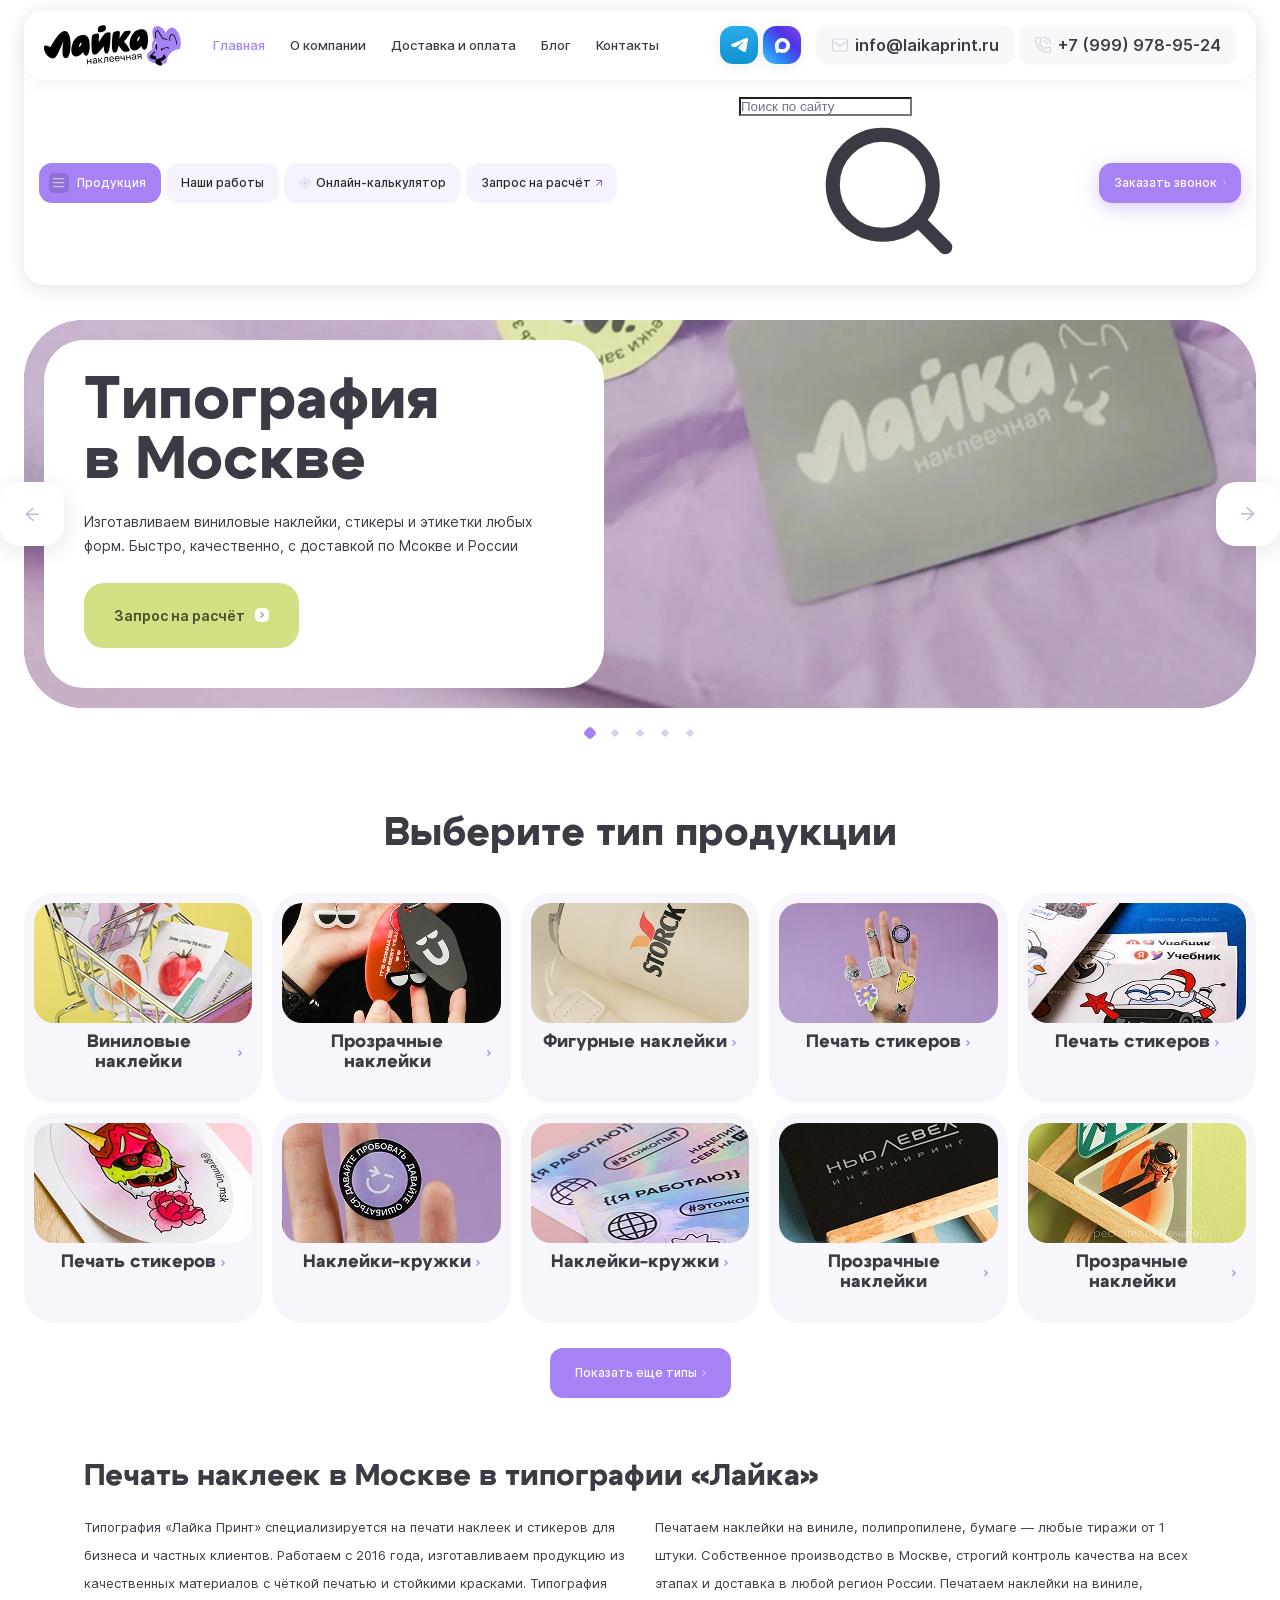
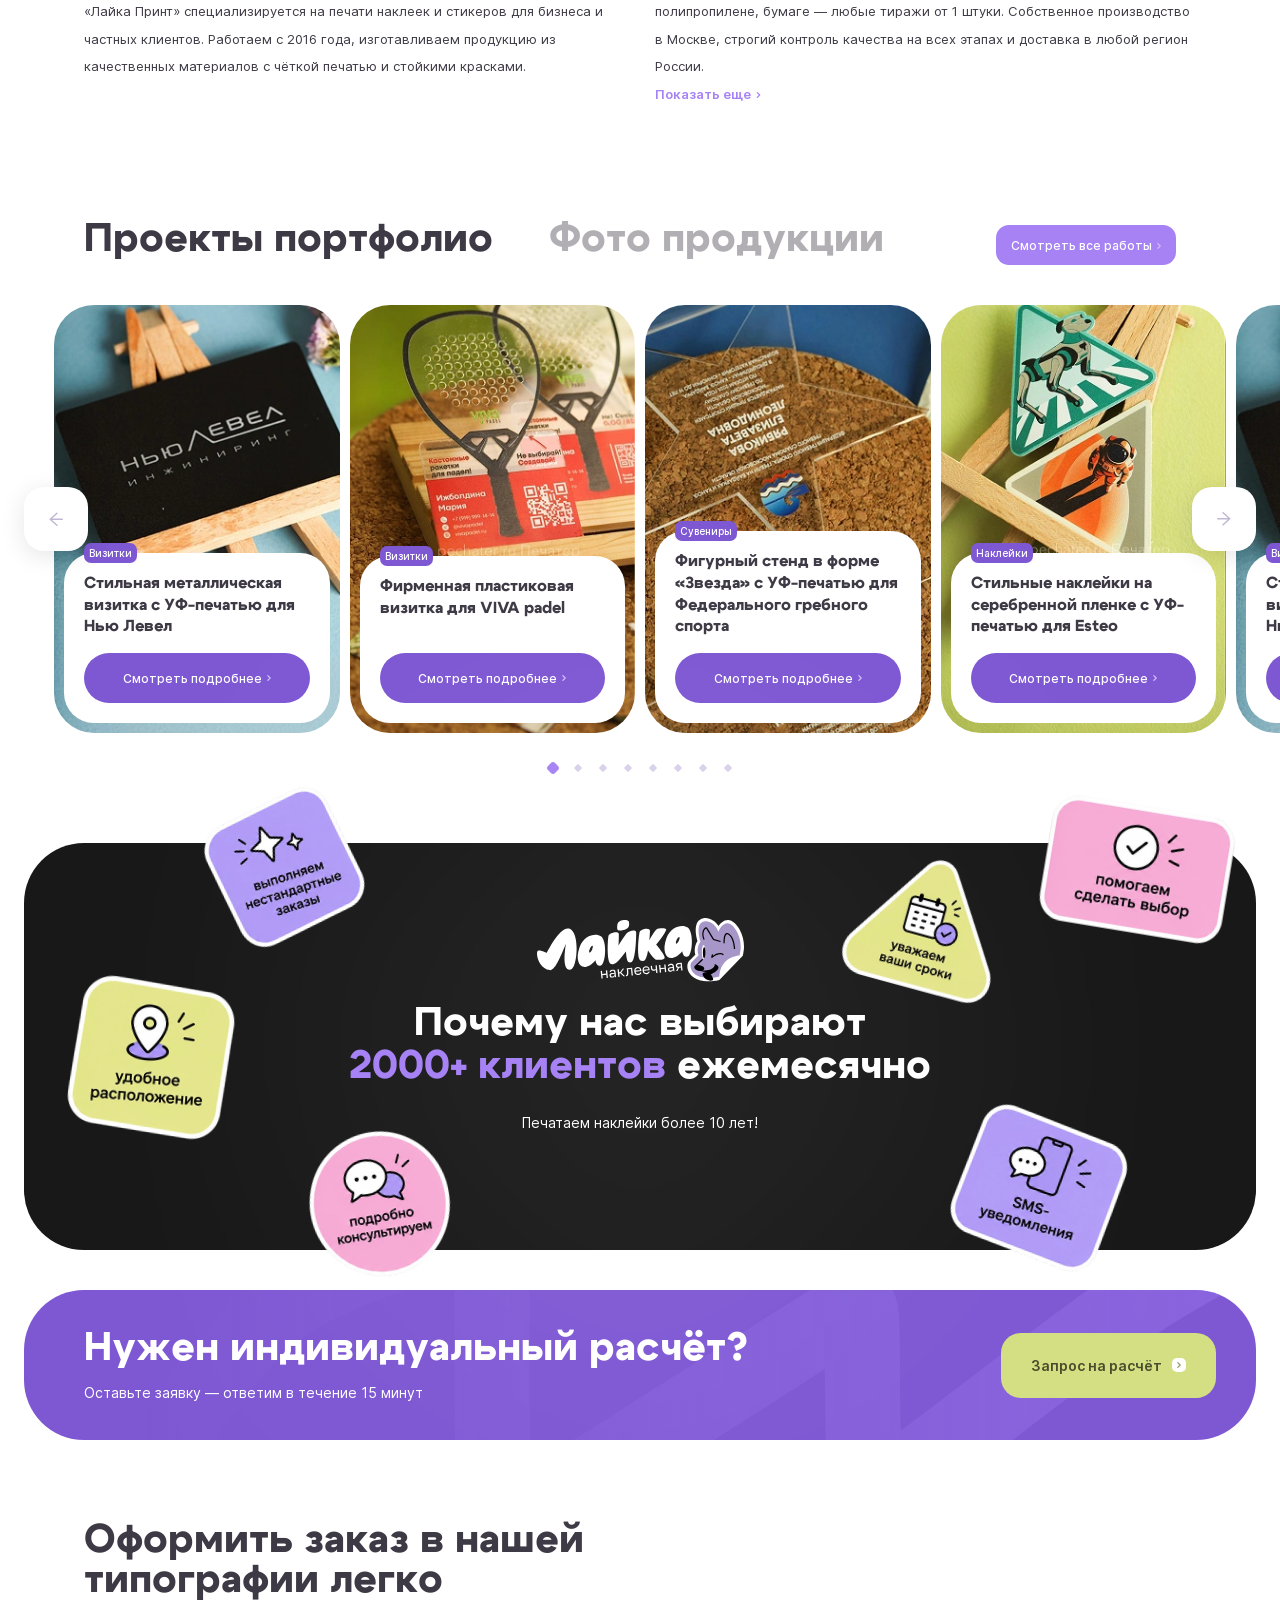
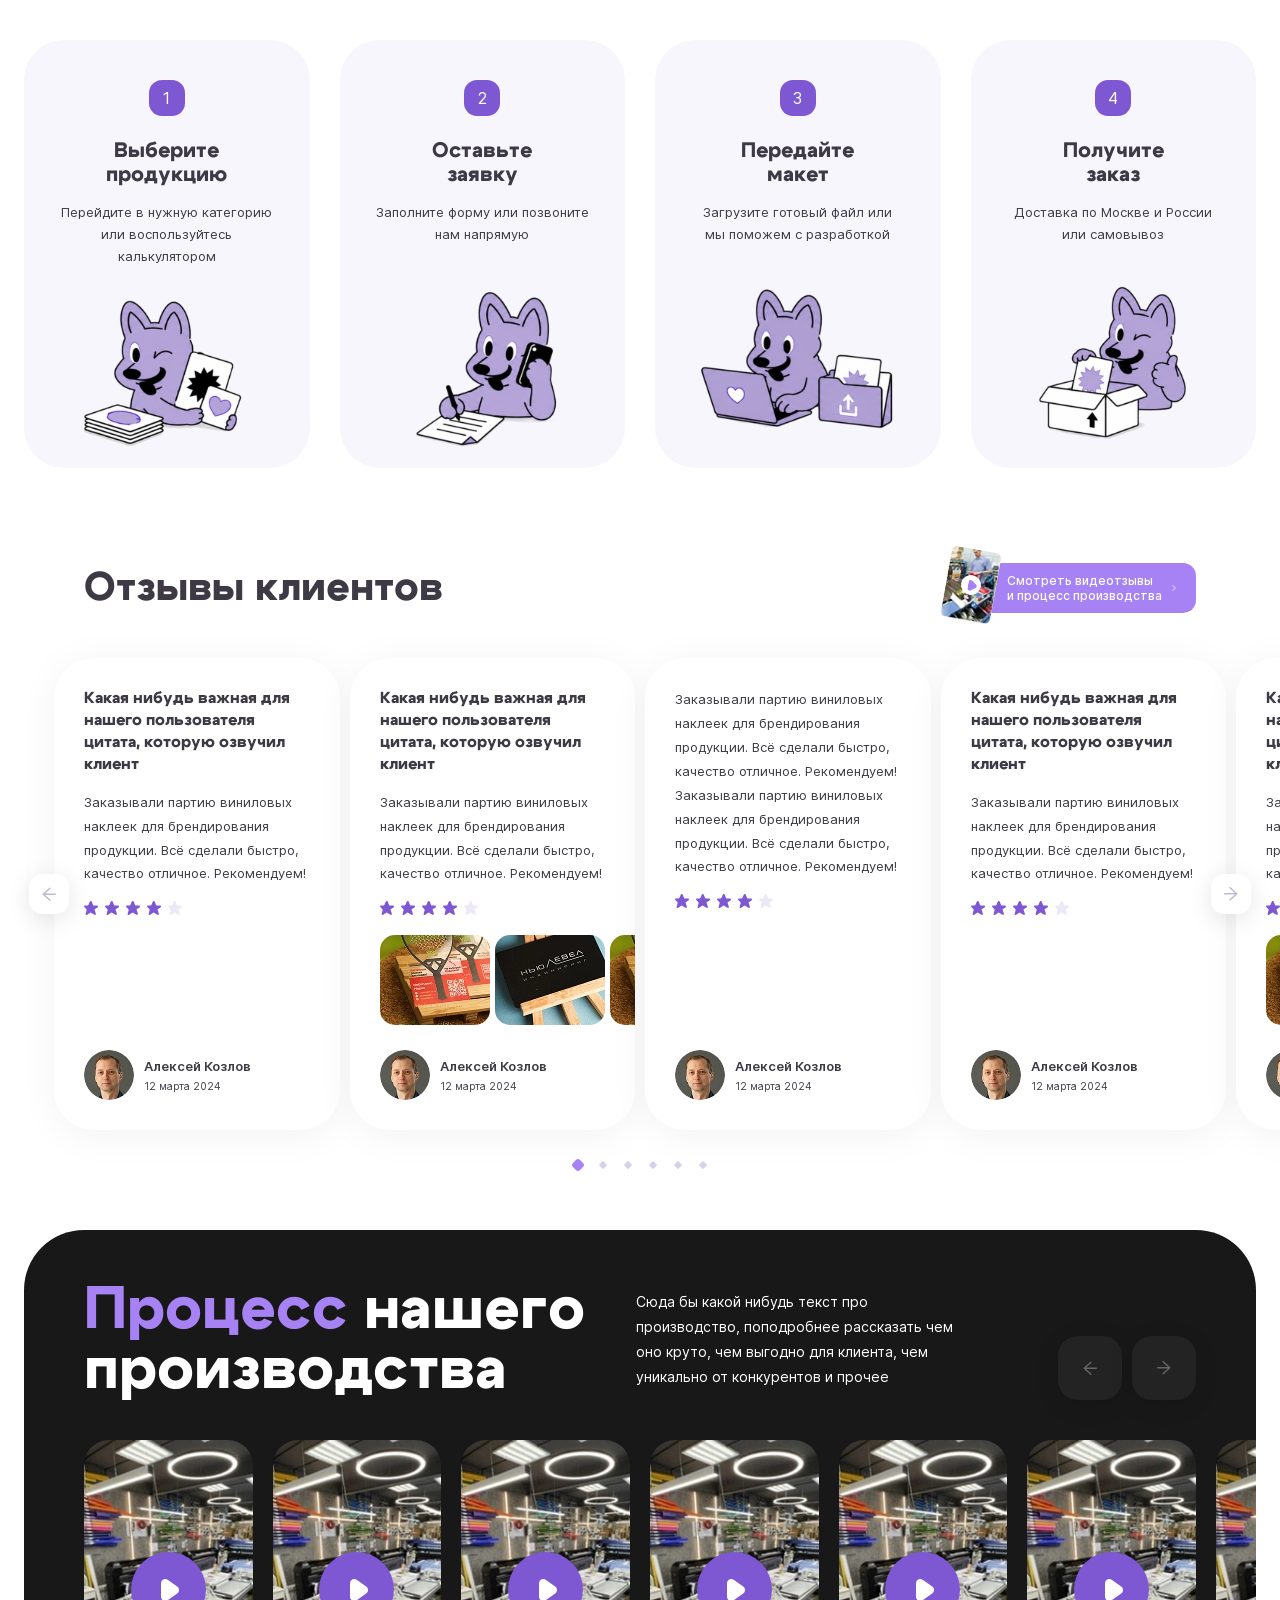
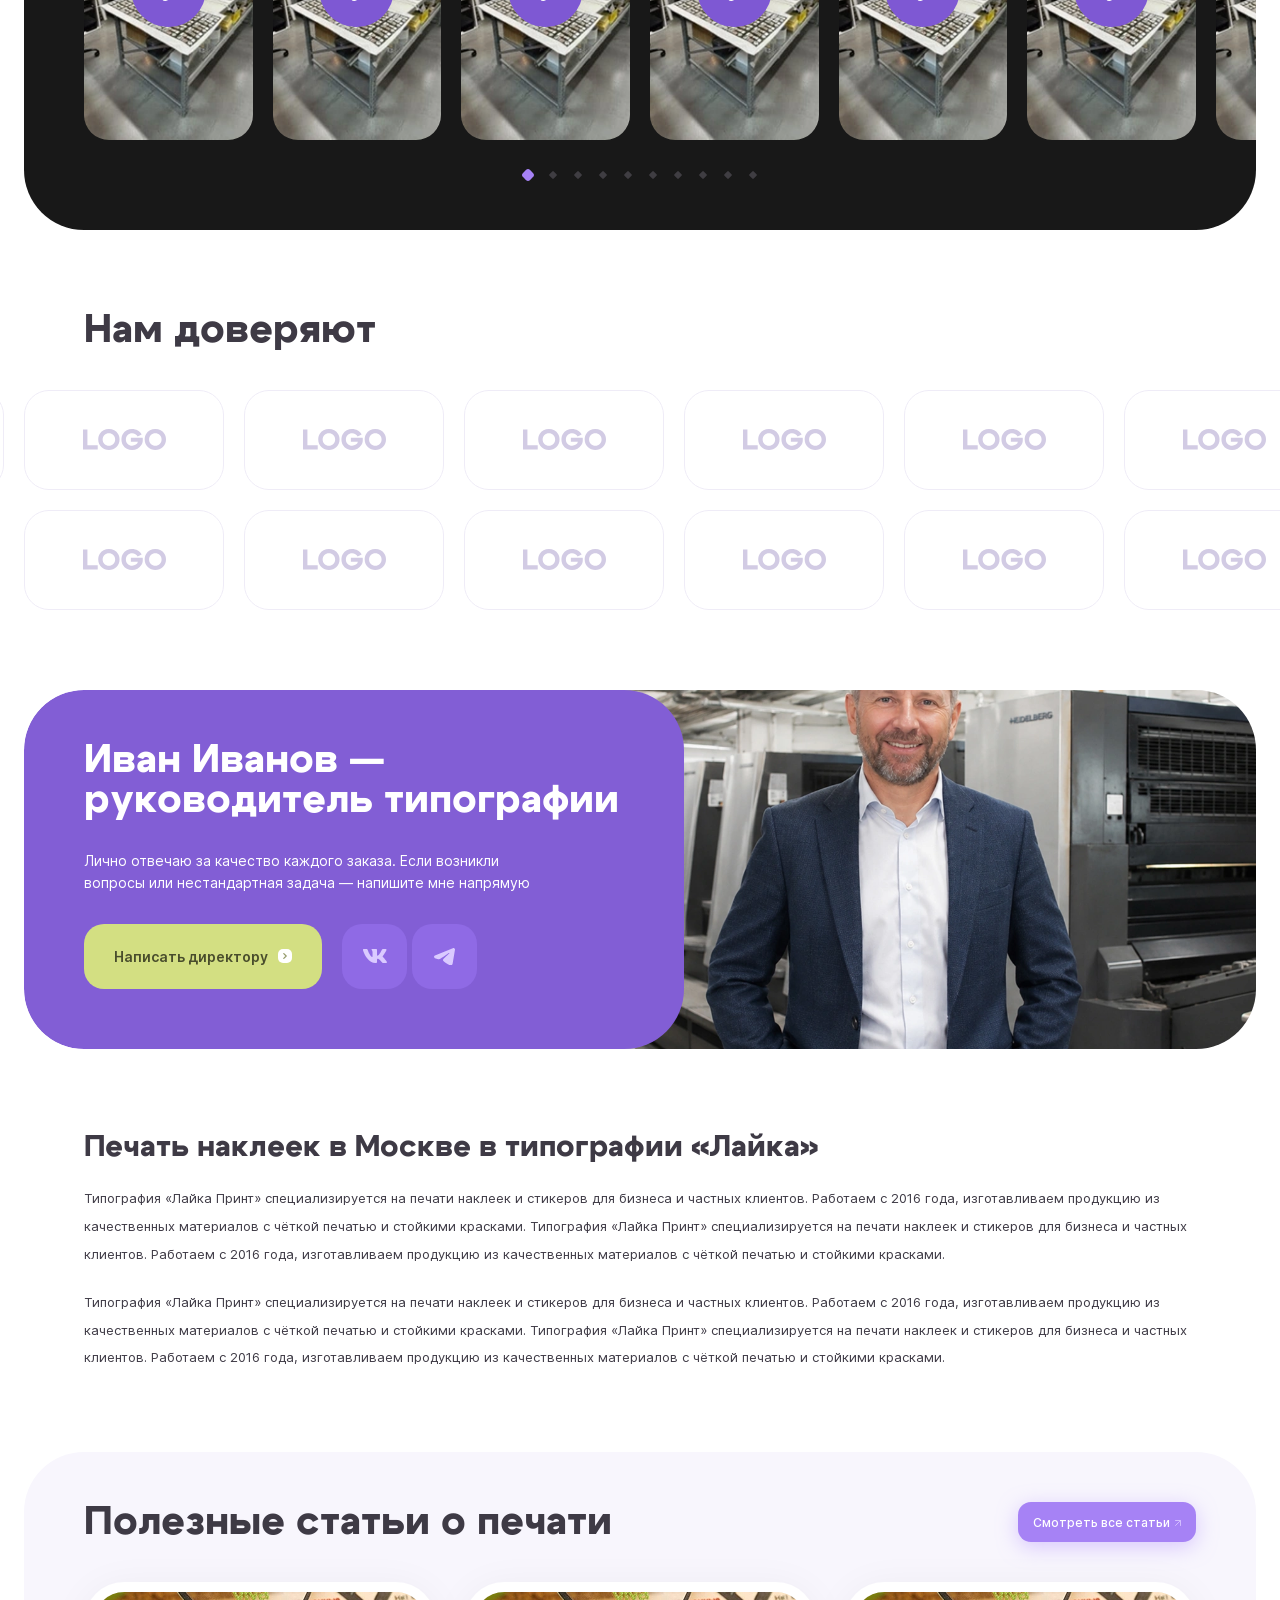
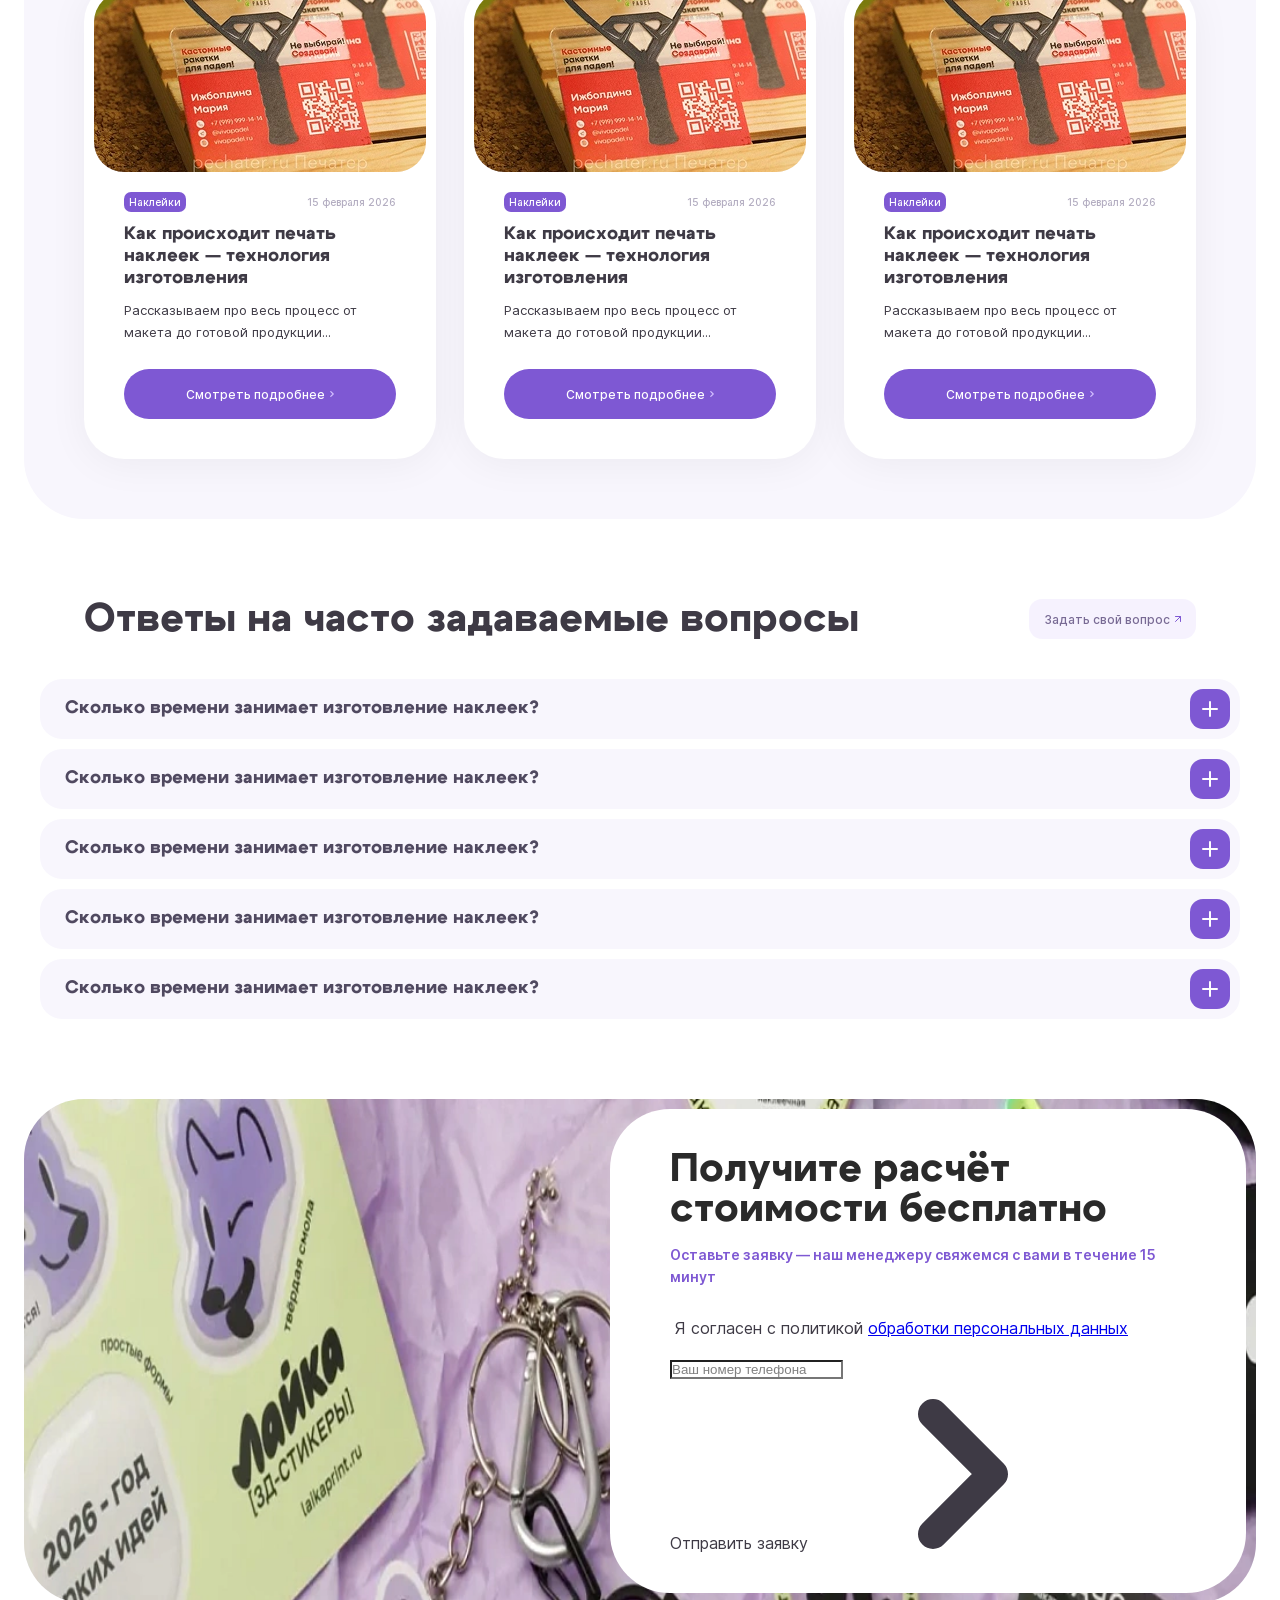
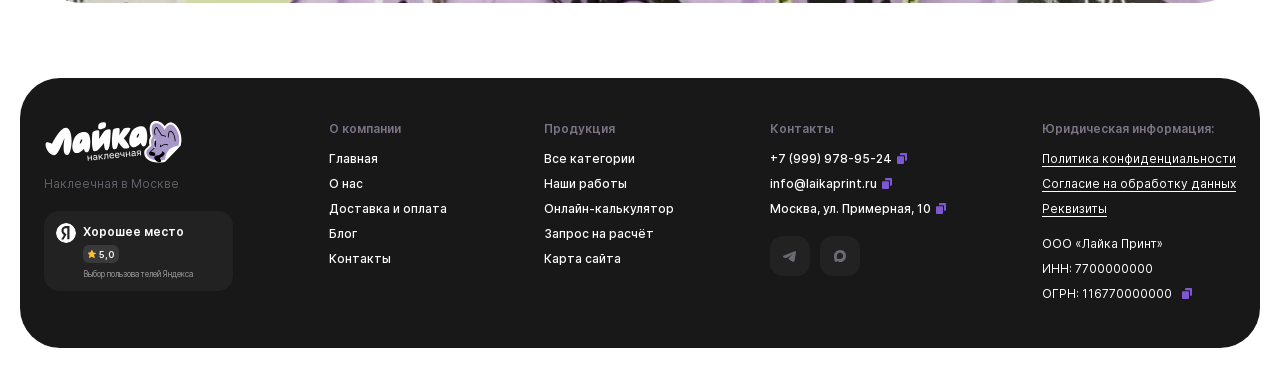
==== commit f9a667a1: "Updated" ====
--- a/index.html
+++ b/index.html
@@ -33,6 +33,7 @@
 		<link rel="stylesheet" href="assets/css/blocks/product_types.css">
 		<link rel="stylesheet" href="assets/css/blocks/seo_text.css">
 		<link rel="stylesheet" href="assets/css/blocks/projects.css">
+		<link rel="stylesheet" href="assets/css/blocks/photo_gallery.css">
 		<link rel="stylesheet" href="assets/css/blocks/why_we.css">
 		<link rel="stylesheet" href="assets/css/blocks/steps.css">
 		<link rel="stylesheet" href="assets/css/blocks/reviews.css">
@@ -1007,7 +1008,7 @@
 							</div>
 						</div>
 
-						<div class="grid_row">
+						<div class="grid_row inline">
 							<a href="/" class="item">
 								<picture class="thumb">
 									<img src="images/tmp/product_types_thumb1.webp" alt="" loading="lazy" class="cover">
@@ -1356,7 +1357,197 @@
 						</div>
 
 						<div class="tab_content level1" id="tab2">
-
+							<div class="photo_gallery">
+								<div class="swiper">
+									<div class="swiper-wrapper">
+										<div class="swiper-slide">
+											<a href="images/tmp/photo_gallery_thumb1.webp" class="item fancy_img" data-fancybox="photo_gallery">
+												<picture class="thumb">
+													<img src="images/tmp/photo_gallery_thumb1.webp" alt="" loading="lazy" class="cover">
+												</picture>
+											</a>
+
+											<a href="images/tmp/photo_gallery_thumb2.webp" class="item fancy_img" data-fancybox="photo_gallery">
+												<picture class="thumb">
+													<img src="images/tmp/photo_gallery_thumb2.webp" alt="" loading="lazy" class="cover">
+												</picture>
+											</a>
+
+											<a href="images/tmp/photo_gallery_thumb3.webp" class="item fancy_img" data-fancybox="photo_gallery">
+												<picture class="thumb">
+													<img src="images/tmp/photo_gallery_thumb3.webp" alt="" loading="lazy" class="cover">
+												</picture>
+											</a>
+
+											<a href="images/tmp/photo_gallery_thumb4.webp" class="item fancy_img" data-fancybox="photo_gallery">
+												<picture class="thumb">
+													<img src="images/tmp/photo_gallery_thumb4.webp" alt="" loading="lazy" class="cover">
+												</picture>
+											</a>
+
+											<a href="images/tmp/photo_gallery_thumb5.webp" class="item fancy_img" data-fancybox="photo_gallery">
+												<picture class="thumb">
+													<img src="images/tmp/photo_gallery_thumb5.webp" alt="" loading="lazy" class="cover">
+												</picture>
+											</a>
+
+											<a href="images/tmp/photo_gallery_thumb6.webp" class="item fancy_img" data-fancybox="photo_gallery">
+												<picture class="thumb">
+													<img src="images/tmp/photo_gallery_thumb6.webp" alt="" loading="lazy" class="cover">
+												</picture>
+											</a>
+
+											<a href="images/tmp/photo_gallery_thumb7.webp" class="item fancy_img" data-fancybox="photo_gallery">
+												<picture class="thumb">
+													<img src="images/tmp/photo_gallery_thumb7.webp" alt="" loading="lazy" class="cover">
+												</picture>
+											</a>
+
+											<a href="images/tmp/photo_gallery_thumb8.webp" class="item fancy_img" data-fancybox="photo_gallery">
+												<picture class="thumb">
+													<img src="images/tmp/photo_gallery_thumb8.webp" alt="" loading="lazy" class="cover">
+												</picture>
+											</a>
+
+											<a href="images/tmp/photo_gallery_thumb9.webp" class="item fancy_img" data-fancybox="photo_gallery">
+												<picture class="thumb">
+													<img src="images/tmp/photo_gallery_thumb9.webp" alt="" loading="lazy" class="cover">
+												</picture>
+											</a>
+
+											<a href="images/tmp/photo_gallery_thumb10.webp" class="item fancy_img" data-fancybox="photo_gallery">
+												<picture class="thumb">
+													<img src="images/tmp/photo_gallery_thumb10.webp" alt="" loading="lazy" class="cover">
+												</picture>
+											</a>
+
+											<a href="images/tmp/photo_gallery_thumb11.webp" class="item fancy_img" data-fancybox="photo_gallery">
+												<picture class="thumb">
+													<img src="images/tmp/photo_gallery_thumb11.webp" alt="" loading="lazy" class="cover">
+												</picture>
+											</a>
+
+											<a href="images/tmp/photo_gallery_thumb12.webp" class="item fancy_img" data-fancybox="photo_gallery">
+												<picture class="thumb">
+													<img src="images/tmp/photo_gallery_thumb12.webp" alt="" loading="lazy" class="cover">
+												</picture>
+											</a>
+
+											<a href="images/tmp/photo_gallery_thumb13.webp" class="item fancy_img" data-fancybox="photo_gallery">
+												<picture class="thumb">
+													<img src="images/tmp/photo_gallery_thumb13.webp" alt="" loading="lazy" class="cover">
+												</picture>
+											</a>
+
+											<a href="images/tmp/photo_gallery_thumb14.webp" class="item fancy_img" data-fancybox="photo_gallery">
+												<picture class="thumb">
+													<img src="images/tmp/photo_gallery_thumb14.webp" alt="" loading="lazy" class="cover">
+												</picture>
+											</a>
+										</div>
+
+										<div class="swiper-slide">
+											<a href="images/tmp/photo_gallery_thumb1.webp" class="item fancy_img" data-fancybox="photo_gallery">
+												<picture class="thumb">
+													<img src="images/tmp/photo_gallery_thumb1.webp" alt="" loading="lazy" class="cover">
+												</picture>
+											</a>
+
+											<a href="images/tmp/photo_gallery_thumb2.webp" class="item fancy_img" data-fancybox="photo_gallery">
+												<picture class="thumb">
+													<img src="images/tmp/photo_gallery_thumb2.webp" alt="" loading="lazy" class="cover">
+												</picture>
+											</a>
+
+											<a href="images/tmp/photo_gallery_thumb3.webp" class="item fancy_img" data-fancybox="photo_gallery">
+												<picture class="thumb">
+													<img src="images/tmp/photo_gallery_thumb3.webp" alt="" loading="lazy" class="cover">
+												</picture>
+											</a>
+
+											<a href="images/tmp/photo_gallery_thumb4.webp" class="item fancy_img" data-fancybox="photo_gallery">
+												<picture class="thumb">
+													<img src="images/tmp/photo_gallery_thumb4.webp" alt="" loading="lazy" class="cover">
+												</picture>
+											</a>
+
+											<a href="images/tmp/photo_gallery_thumb5.webp" class="item fancy_img" data-fancybox="photo_gallery">
+												<picture class="thumb">
+													<img src="images/tmp/photo_gallery_thumb5.webp" alt="" loading="lazy" class="cover">
+												</picture>
+											</a>
+
+											<a href="images/tmp/photo_gallery_thumb6.webp" class="item fancy_img" data-fancybox="photo_gallery">
+												<picture class="thumb">
+													<img src="images/tmp/photo_gallery_thumb6.webp" alt="" loading="lazy" class="cover">
+												</picture>
+											</a>
+
+											<a href="images/tmp/photo_gallery_thumb7.webp" class="item fancy_img" data-fancybox="photo_gallery">
+												<picture class="thumb">
+													<img src="images/tmp/photo_gallery_thumb7.webp" alt="" loading="lazy" class="cover">
+												</picture>
+											</a>
+
+											<a href="images/tmp/photo_gallery_thumb8.webp" class="item fancy_img" data-fancybox="photo_gallery">
+												<picture class="thumb">
+													<img src="images/tmp/photo_gallery_thumb8.webp" alt="" loading="lazy" class="cover">
+												</picture>
+											</a>
+
+											<a href="images/tmp/photo_gallery_thumb9.webp" class="item fancy_img" data-fancybox="photo_gallery">
+												<picture class="thumb">
+													<img src="images/tmp/photo_gallery_thumb9.webp" alt="" loading="lazy" class="cover">
+												</picture>
+											</a>
+
+											<a href="images/tmp/photo_gallery_thumb10.webp" class="item fancy_img" data-fancybox="photo_gallery">
+												<picture class="thumb">
+													<img src="images/tmp/photo_gallery_thumb10.webp" alt="" loading="lazy" class="cover">
+												</picture>
+											</a>
+
+											<a href="images/tmp/photo_gallery_thumb11.webp" class="item fancy_img" data-fancybox="photo_gallery">
+												<picture class="thumb">
+													<img src="images/tmp/photo_gallery_thumb11.webp" alt="" loading="lazy" class="cover">
+												</picture>
+											</a>
+
+											<a href="images/tmp/photo_gallery_thumb12.webp" class="item fancy_img" data-fancybox="photo_gallery">
+												<picture class="thumb">
+													<img src="images/tmp/photo_gallery_thumb12.webp" alt="" loading="lazy" class="cover">
+												</picture>
+											</a>
+
+											<a href="images/tmp/photo_gallery_thumb13.webp" class="item fancy_img" data-fancybox="photo_gallery">
+												<picture class="thumb">
+													<img src="images/tmp/photo_gallery_thumb13.webp" alt="" loading="lazy" class="cover">
+												</picture>
+											</a>
+
+											<a href="images/tmp/photo_gallery_thumb14.webp" class="item fancy_img" data-fancybox="photo_gallery">
+												<picture class="thumb">
+													<img src="images/tmp/photo_gallery_thumb14.webp" alt="" loading="lazy" class="cover">
+												</picture>
+											</a>
+										</div>
+									</div>
+
+									<button class="swiper-button-prev">
+										<svg class="icon"><use xlink:href="images/sprite.svg#ic_arrow_hor"></use></svg>
+									</button>
+
+									<button class="swiper-button-next">
+										<svg class="icon"><use xlink:href="images/sprite.svg#ic_arrow_hor"></use></svg>
+									</button>
+								</div>
+
+								<a href="/" class="all_link">
+									<span>Смотреть все работы</span>
+
+									<svg class="icon"><use xlink:href="images/sprite.svg#ic_arr_hor"></use></svg>
+								</a>
+							</div>
 						</div>
 					</div>
 				</section>
@@ -1814,6 +2005,10 @@
 										<svg class="icon"><use xlink:href="images/sprite.svg#ic_arrow_hor"></use></svg>
 									</button>
 								</div>
+
+								<div class="swipe">
+									<svg class="icon"><use xlink:href="images/sprite.svg#ic_swipe"></use></svg>
+								</div>
 							</div>
 
 							<div class="swiper">
@@ -2573,5 +2768,12 @@
 		<script src="js/maska.min.js"></script>
 		<script src="js/fancybox.js"></script>
 		<script src="js/scripts.js"></script>
+		<script src="js/slider-core.js"></script>
+		<script src="assets/js/blocks/main_slider.js"></script>
+		<script src="assets/js/blocks/projects.js"></script>
+		<script src="assets/js/blocks/photo_gallery.js"></script>
+		<script src="assets/js/blocks/reviews.js"></script>
+		<script src="assets/js/blocks/process.js"></script>
+		<script src="assets/js/blocks/logos.js"></script>
 	</body>
 </html>
--- a/css/styles.css
+++ b/css/styles.css
@@ -3777,6 +3777,55 @@
     }
 
 
+    .order_info
+    {
+        display: flex;
+        flex-direction: column;
+        gap: 12px;
+
+        margin-top: var(--inner_gap);
+
+
+        & > *
+        {
+            display: flex;
+            align-content: flex-start;
+            align-items: flex-start;
+            flex-wrap: wrap;
+            justify-content: space-between;
+
+            font-size: 12px;
+        }
+
+
+        .label
+        {
+            width: calc(100% - 113px - var(--inner_gap_xs));
+
+            font-weight: 600;
+        }
+
+
+        .val
+        {
+            width: 113px;
+            max-width: 100%;
+
+
+            b
+            {
+                font-weight: 600;
+            }
+
+
+            span
+            {
+                color: #a9a9a9;
+            }
+        }
+    }
+
+
     .form
     {
         margin-top: var(--inner_gap_l);
@@ -4176,6 +4225,26 @@
         background: rgba(126, 88, 211, .1);
 
 
+        &.mob_hide
+        {
+            display: none;
+        }
+
+
+        &.mob_hide ~ .tab_content
+        {
+            display: block;
+
+            opacity: 1;
+        }
+
+
+        &.mob_hide ~ .tab_content + .tab_content
+        {
+            margin-top: var(--outside_gap);
+        }
+
+
         .btn
         {
             width: 50%;
@@ -4241,7 +4310,7 @@
     ---------------*/
     .page_head
     {
-        margin-bottom: var(--outside_gap_s);
+        margin-bottom: var(--inner_gap_l);
     }
 
 
--- a/assets/css/blocks/product_types.css
+++ b/assets/css/blocks/product_types.css
@@ -59,10 +59,12 @@
             justify-content: center;
             gap: var(--inner_gap_xxs);
 
+            padding-inline: var(--inner_gap_xs);
+
 
             span
             {
-                max-width: calc(1000% - 4px - var(--inner_gap_xxs));
+                max-width: calc(100% - 4px - var(--inner_gap_xxs));
             }
 
 
@@ -144,7 +146,28 @@
         }
 
 
-        .grid_row
+        .grid_row:not(.inline)
+        {
+            --gap_x: var(--inner_gap_xxs);
+            --gap_y: var(--inner_gap_xxs);
+            --items_per_line: 2;
+
+
+            .item
+            {
+                padding-block: var(--inner_gap_xxs) var(--inner_gap_xs);
+                padding-inline: var(--inner_gap_xxs);
+
+
+                .thumb
+                {
+                    height: 85px;
+                }
+            }
+        }
+
+
+        .grid_row.inline
         {
             display: grid;
             overflow: auto;
--- a/assets/css/blocks/projects.css
+++ b/assets/css/blocks/projects.css
@@ -6,6 +6,12 @@
     position: relative;
 
     padding-bottom: var(--block_padding_s);
+
+
+    .block_head.mob
+    {
+        display: none;
+    }
 
 
     .swiper
@@ -327,3 +333,16 @@
         }
     }
 }
+
+
+
+@media (max-width: 767px)
+{
+    .projects
+    {
+        .block_head.mob
+        {
+            display: flex;
+        }
+    }
+}
--- a/assets/css/blocks/photo_gallery.css
+++ b/assets/css/blocks/photo_gallery.css
@@ -0,0 +1,284 @@
+/*-------------------
+    Photo gallery
+-------------------*/
+.photo_gallery
+{
+    position: relative;
+
+
+    .block_head.mob
+    {
+        display: none;
+    }
+
+
+    .swiper
+    {
+        overflow: visible;
+
+        --spaceBetween: var(--inner_gap);
+        --slidesPerView: auto;
+
+
+        .swiper-slide
+        {
+            display: grid;
+            --gap: var(--inner_gap);
+            gap: var(--gap);
+
+            width: 1466px;
+
+            --row: 160px;
+            grid-template-columns: 95fr 50fr 97fr 40fr 83fr 41fr 46fr 210fr;
+            grid-template-rows: repeat(5, var(--row));
+            grid-template-areas: 'a a a b b c c d'
+            'a a a e e e f f'
+            'g g h e e e f f'
+            'i j j j k k f f'
+            'l j j j m m n n';
+        }
+    }
+
+
+    .item
+    {
+        display: block;
+
+        text-decoration: none;
+
+        color: currentColor;
+
+
+        &:nth-child(1)
+        {
+            grid-area: a;
+        }
+
+        &:nth-child(2)
+        {
+            grid-area: b;
+        }
+
+        &:nth-child(3)
+        {
+            grid-area: c;
+        }
+
+        &:nth-child(4)
+        {
+            grid-area: d;
+        }
+
+        &:nth-child(5)
+        {
+            grid-area: e;
+        }
+
+        &:nth-child(6)
+        {
+            grid-area: f;
+        }
+
+        &:nth-child(7)
+        {
+            grid-area: g;
+        }
+
+        &:nth-child(8)
+        {
+            grid-area: h;
+        }
+
+        &:nth-child(9)
+        {
+            grid-area: i;
+        }
+
+        &:nth-child(10)
+        {
+            grid-area: j;
+        }
+
+        &:nth-child(11)
+        {
+            grid-area: k;
+        }
+
+        &:nth-child(12)
+        {
+            grid-area: l;
+        }
+
+        &:nth-child(13)
+        {
+            grid-area: m;
+        }
+
+        &:nth-child(14)
+        {
+            grid-area: n;
+        }
+
+
+        .thumb
+        {
+            display: block;
+
+            width: 100%;
+            height: 100%;
+
+            border-radius: 30px;
+            background: var(--bg_grey);
+        }
+    }
+
+
+    .all_link
+    {
+        position: absolute;
+        right: var(--outside_gap);
+        bottom: 100%;
+
+        display: flex;
+        align-content: center;
+        align-items: center;
+        flex-wrap: wrap;
+        justify-content: center;
+        gap: var(--inner_gap_xxs);
+
+        height: 40px;
+        margin-bottom: var(--block_padding);
+        padding-inline: var(--inner_gap_s);
+
+        font-size: var(--font_size_xs);
+        font-weight: 500;
+
+        text-decoration: none;
+
+        color: var(--light_color);
+        border-radius: var(--border_radius_s);
+        background: var(--primary_color);
+
+
+        .icon
+        {
+            display: block;
+
+            width: 4px;
+            height: 6px;
+
+            transform: translateY(1px);
+
+            color: #d3beff;
+        }
+    }
+}
+
+
+
+@media print,
+(max-width: 1439px)
+{
+    .photo_gallery
+    {
+        .swiper
+        {
+            --spaceBetween: var(--inner_gap_xs);
+
+
+            .swiper-slide
+            {
+                --gap: var(--inner_gap_xs);
+
+                width: 100vw;
+
+                --row: 11vw;
+            }
+        }
+    }
+}
+
+
+
+@media print,
+(max-width: 1279px)
+{
+    .photo_gallery
+    {
+        .all_link
+        {
+            right: 0;
+
+            margin-bottom: var(--block_padding_s);
+        }
+
+
+        .swiper-button-next,
+        .swiper-button-prev
+        {
+            --swiper-navigation-sides-offset: calc(var(--cont_padding) * -1);
+        }
+    }
+}
+
+
+
+@media print,
+(max-width: 1023px)
+{
+    .photo_gallery
+    {
+        .item
+        {
+            .thumb
+            {
+                border-radius: var(--border_radius);
+            }
+        }
+
+
+        .all_link
+        {
+            position: relative;
+            bottom: 0;
+
+            width: fit-content;
+            margin-inline: auto;
+            margin-top: var(--inner_gap_l);
+            margin-bottom: 0;
+        }
+    }
+}
+
+
+
+@media (max-width: 767px)
+{
+    .photo_gallery
+    {
+        .block_head.mob
+        {
+            display: flex;
+        }
+
+
+        .swiper
+        {
+            .swiper-slide
+            {
+                width: 200vw;
+
+                --row: 22vw;
+            }
+        }
+
+
+        .item
+        {
+            .thumb
+            {
+                border-radius: var(--border_radius);
+            }
+        }
+    }
+}
--- a/assets/css/blocks/process.css
+++ b/assets/css/blocks/process.css
@@ -329,10 +329,16 @@
     {
         .block_head
         {
-            .title,
+            .title
+            {
+                width: 100%;
+            }
+
+
             .desc
             {
-                width: 100%;
+                width: calc(100% - 70px);
+                margin-left: 0;
             }
         }
 
--- a/assets/css/blocks/FAQ.css
+++ b/assets/css/blocks/FAQ.css
@@ -102,13 +102,16 @@
 
             .title
             {
-                width: calc(100% - 115px);
+                width: calc(100% - 120px);
             }
 
 
             .add_btn
             {
                 align-self: flex-end;
+                gap: var(--inner_gap_xs);
+
+                height: 50px;
 
 
                 br
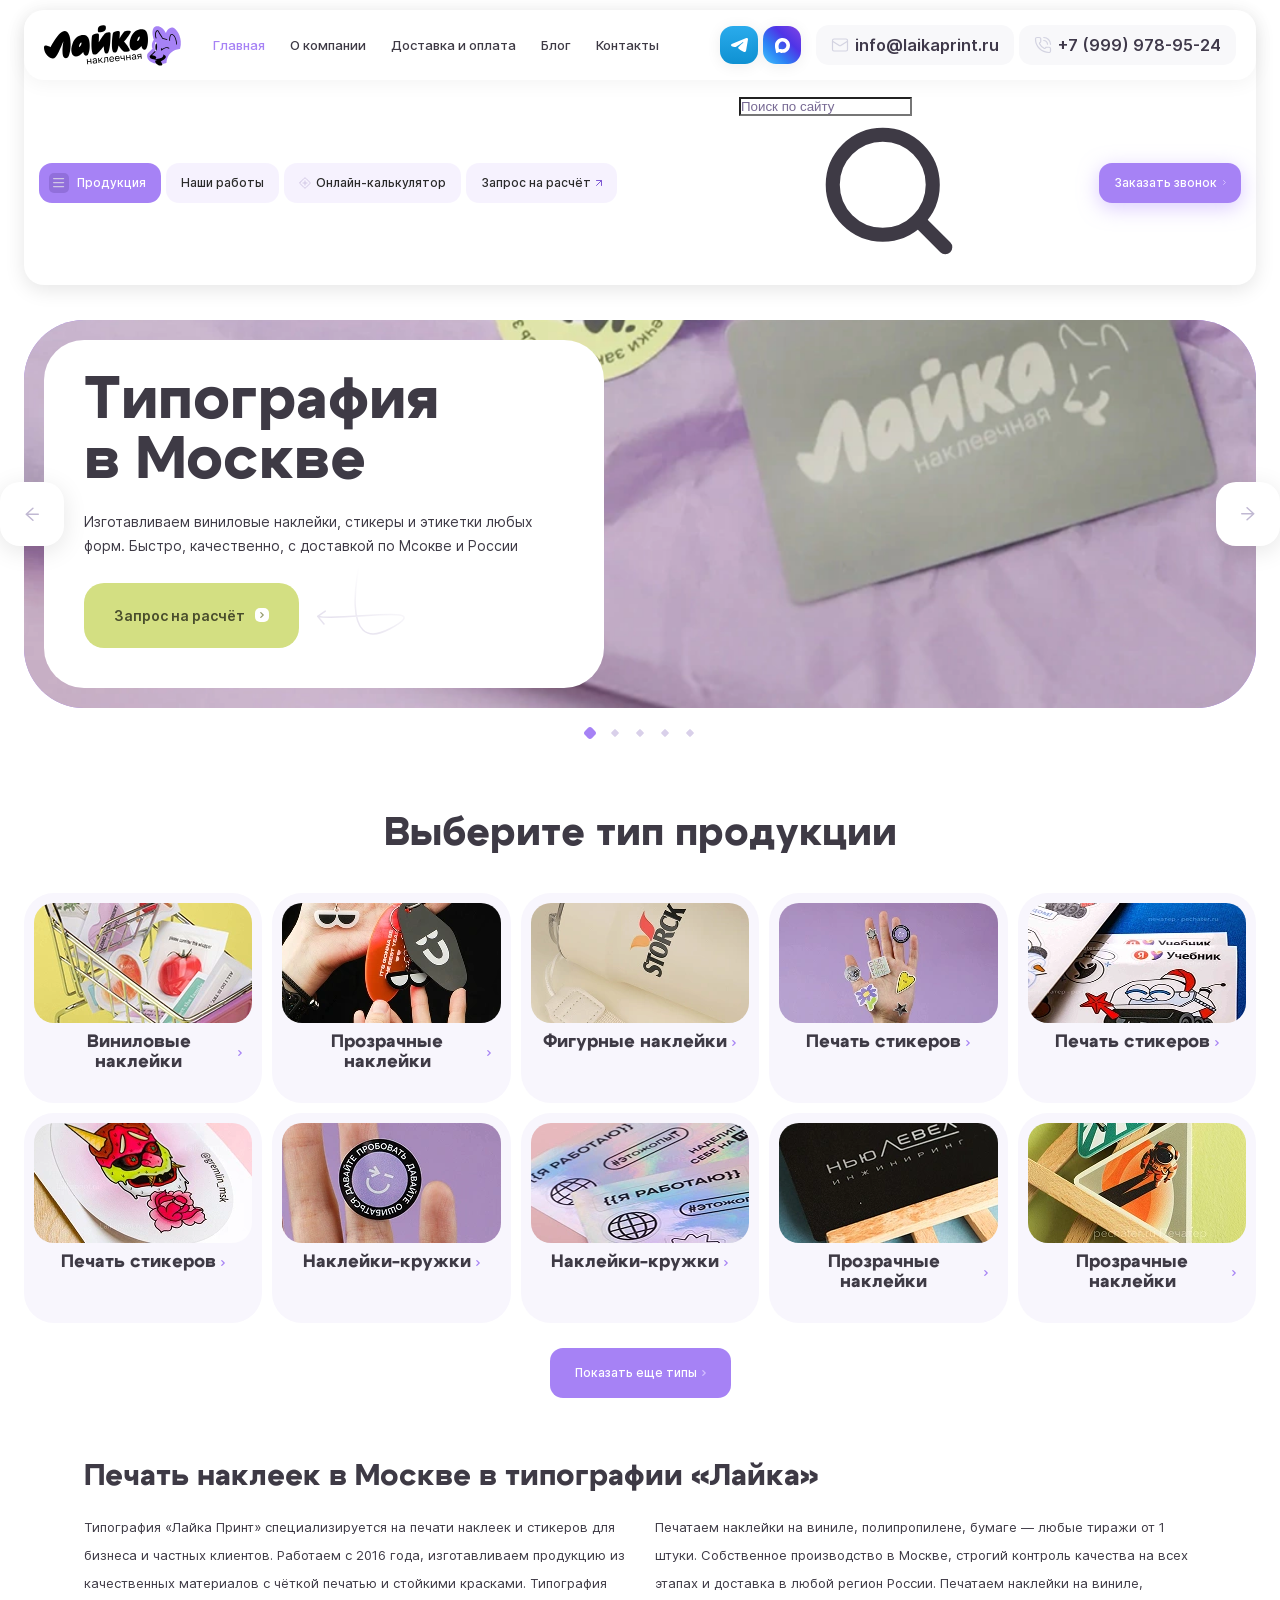
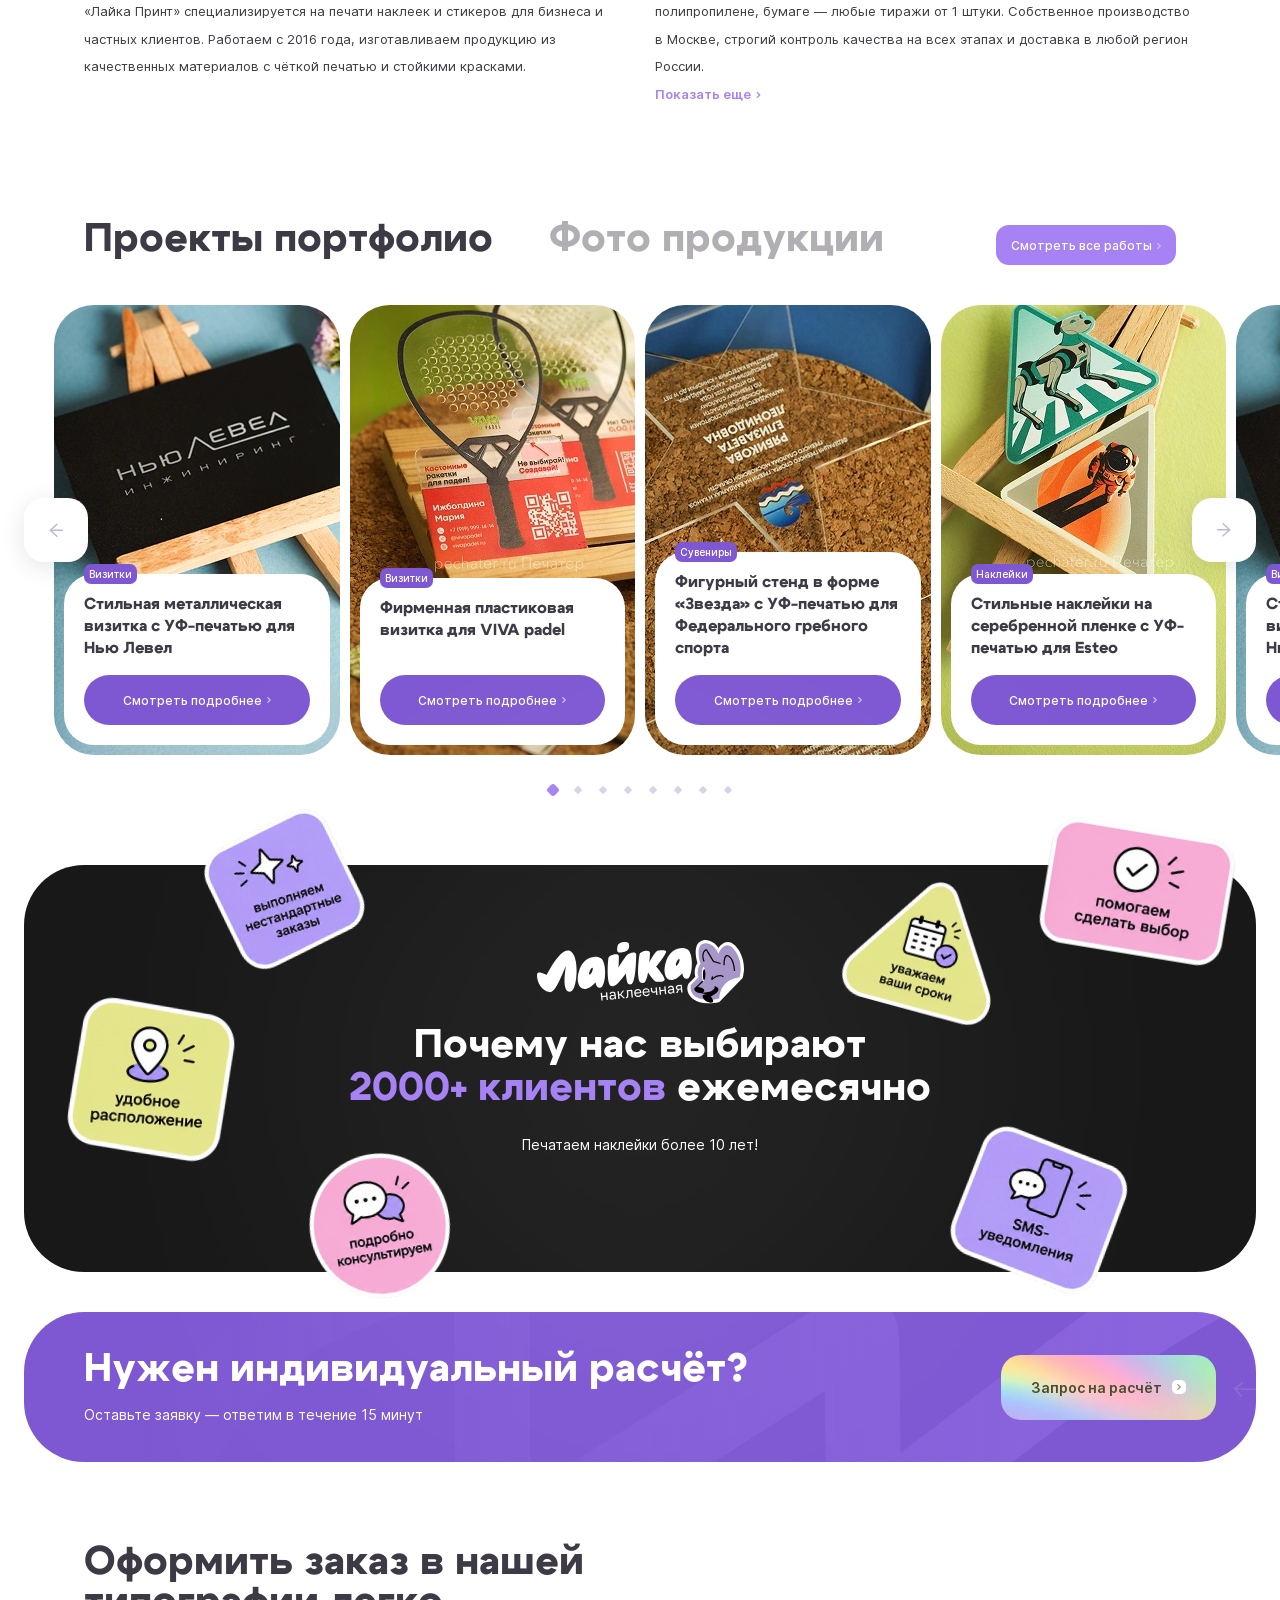
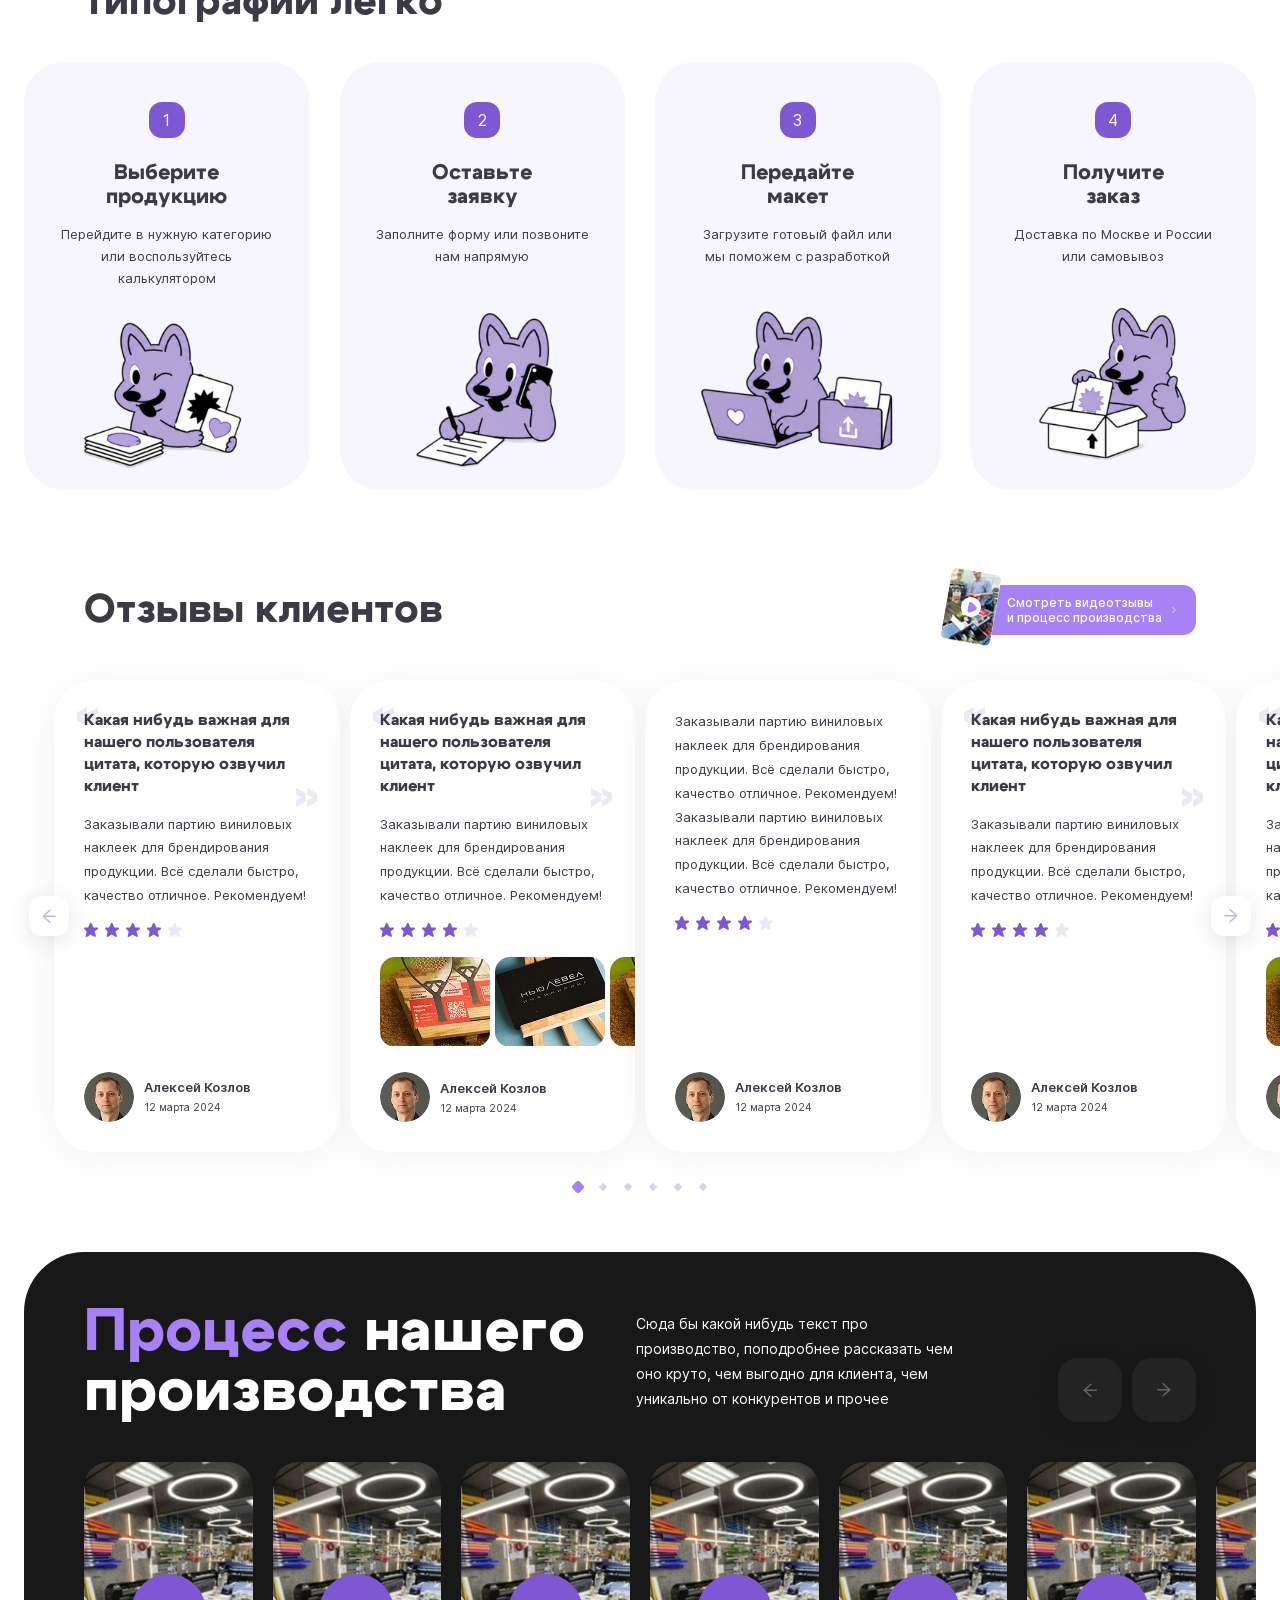
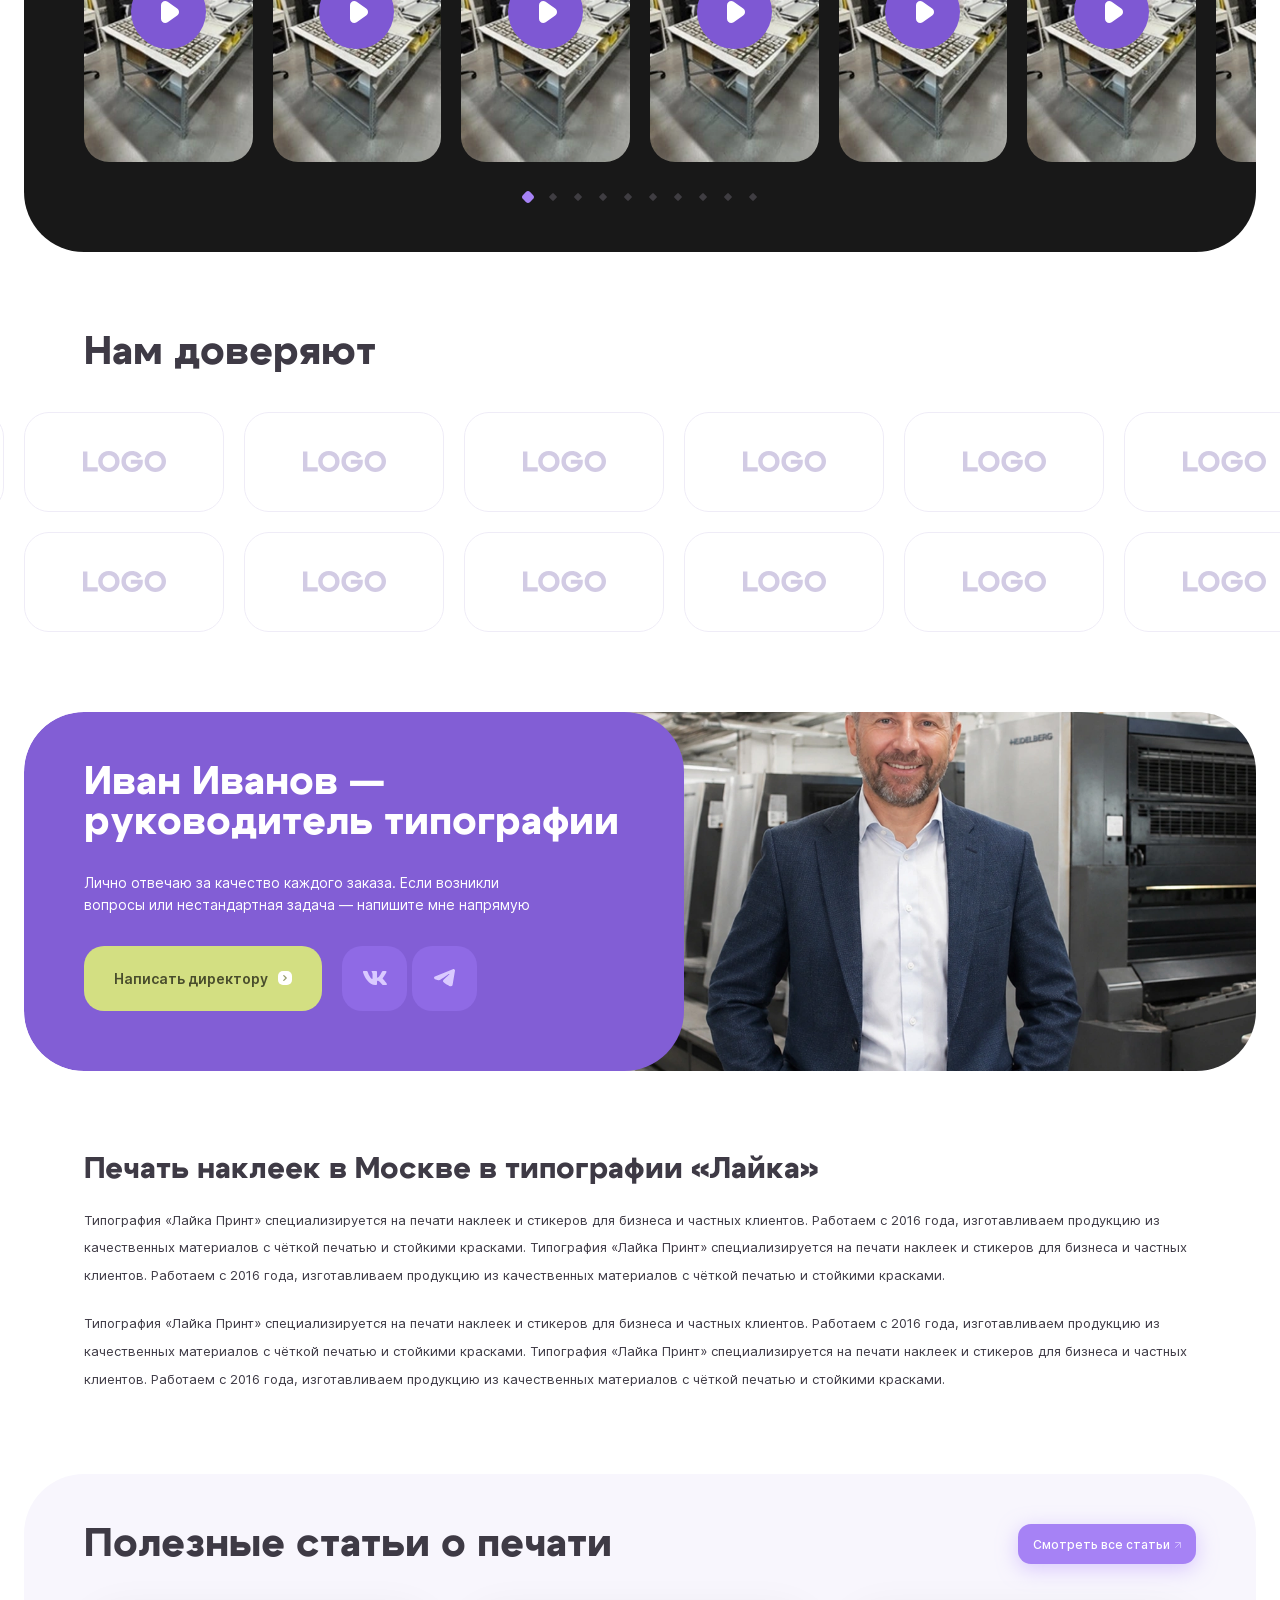
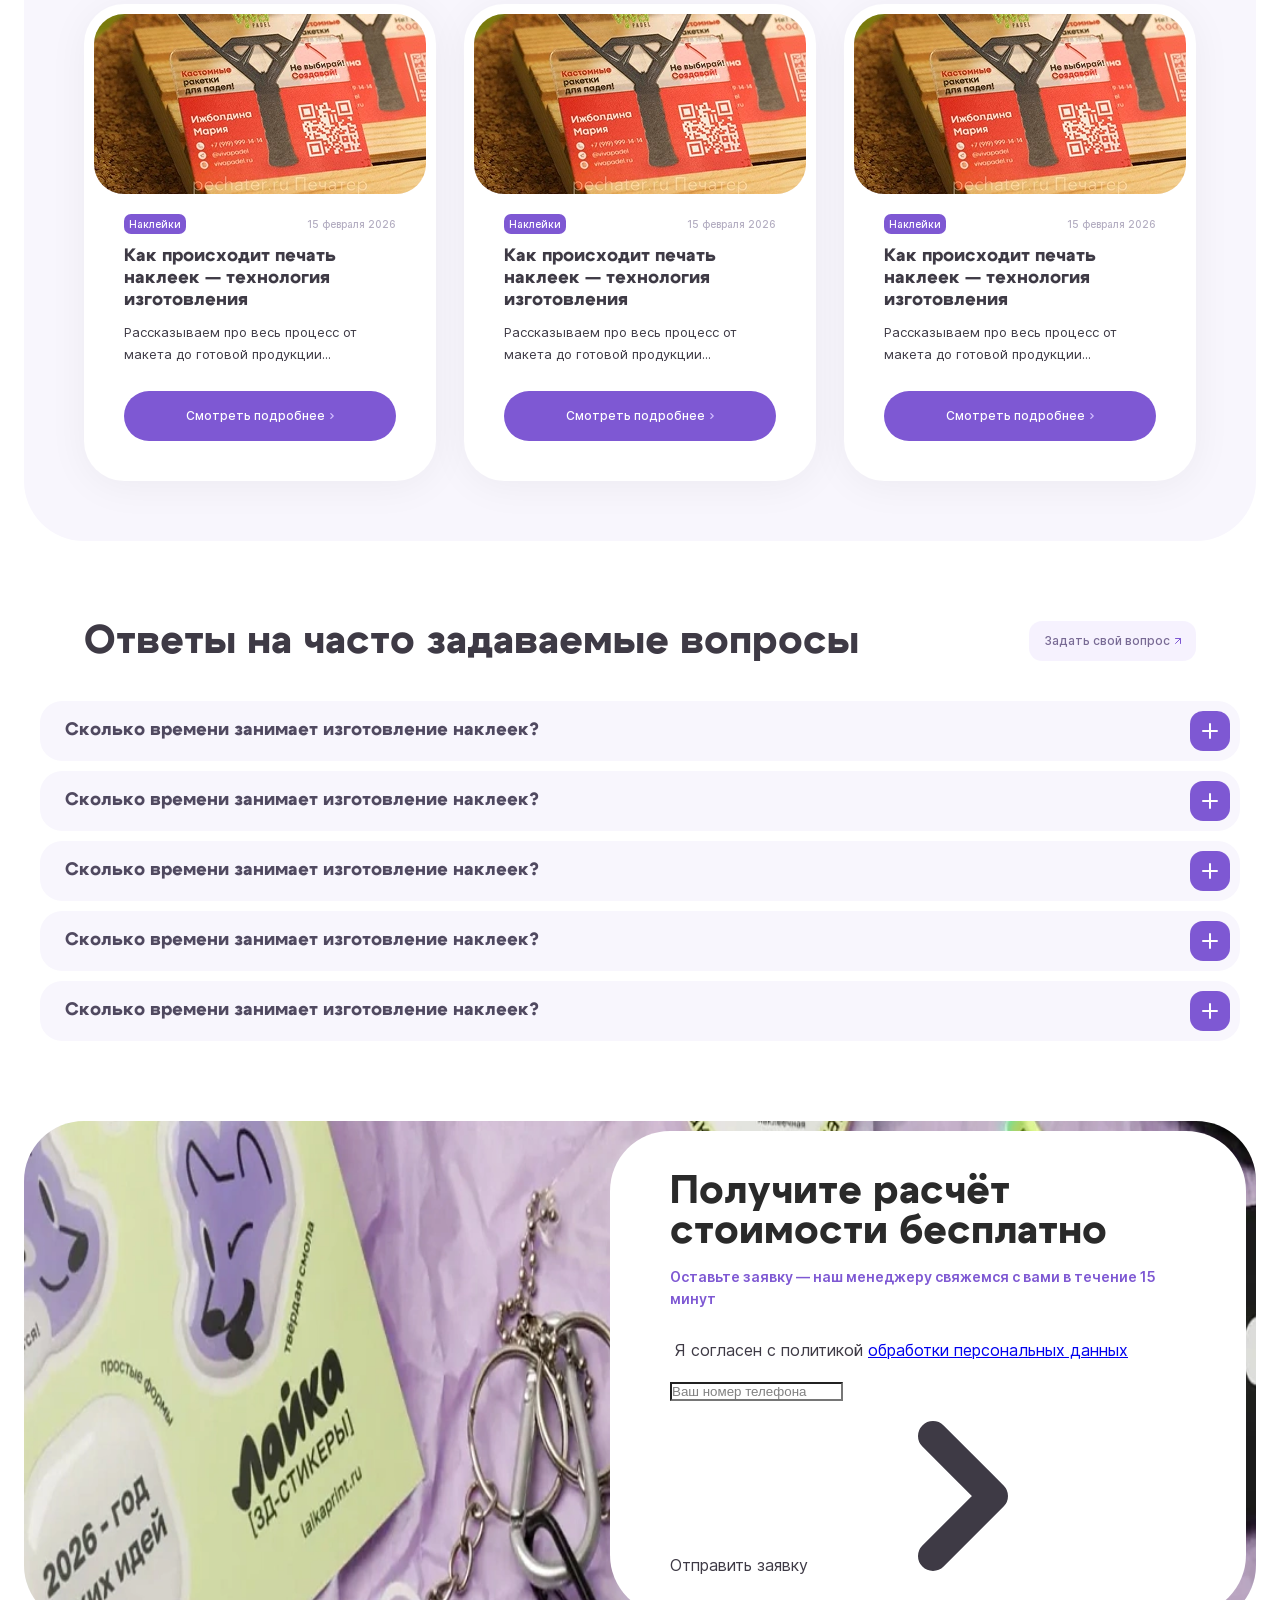
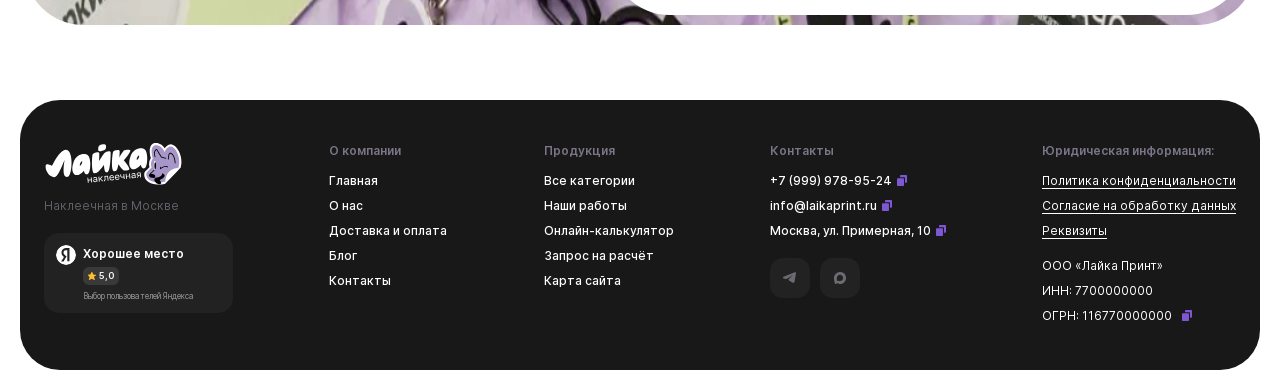
==== commit 8de602fd: "Added new pages" ====
--- a/index.html
+++ b/index.html
@@ -1619,7 +1619,7 @@
 						</div>
 
 						<div class="grid_row">
-							<div class="item">
+							<div class="step">
 								<div class="number"></div>
 
 								<div class="name">Выберите<br> продукцию</div>
@@ -1631,7 +1631,7 @@
 								</picture>
 							</div>
 
-							<div class="item">
+							<div class="step">
 								<div class="number"></div>
 
 								<div class="name">Оставьте<br> заявку</div>
@@ -1643,7 +1643,7 @@
 								</picture>
 							</div>
 
-							<div class="item">
+							<div class="step">
 								<div class="number"></div>
 
 								<div class="name">Передайте<br> макет</div>
@@ -1655,7 +1655,7 @@
 								</picture>
 							</div>
 
-							<div class="item">
+							<div class="step">
 								<div class="number"></div>
 
 								<div class="name">Получите<br> заказ</div>
@@ -2437,7 +2437,7 @@
 
 				<section class="FAQ block">
 					<div class="cont">
-						<div class="block_head row">
+						<div class="block_head pad row">
 							<div class="title">Ответы на часто задаваемые вопросы</div>
 
 							<button class="add_btn">
@@ -2756,6 +2756,80 @@
 							</button>
 						</div>
 					</form>
+				</div>
+			</div>
+		</dialog>
+
+
+		<dialog class="modal" id="feedback_modal">
+			<div class="wrapper">
+				<div class="inner">
+					<button class="close_btn" data-close-modal>
+						<svg class="icon"><use xlink:href="images/sprite.svg#ic_close"></use></svg>
+					</button>
+
+					<div class="modal_title">Задать<br> вопрос</div>
+
+					<div class="modal_desc">
+						<p>Оставьте свои контактные данные, и мы свяжемся с вами в ближайшее время</p>
+					</div>
+
+					<form action="" class="form">
+						<div class="line">
+							<div class="field">
+								<textarea name="" placeholder="Ваш вопрос"></textarea>
+							</div>
+						</div>
+
+						<div class="line">
+							<div class="field">
+								<input type="tel" name="" value="" class="input" placeholder="Ваш номер телефона">
+							</div>
+						</div>
+
+						<div class="line agree">
+							<div class="field">
+								<label class="checkbox">
+									<input type="checkbox" name="agree">
+
+									<span class="check"></span>
+
+									<span>Я согласен с политикой <a href="/" target="_blank">обработки персональных данных</a></span>
+								</label>
+							</div>
+						</div>
+
+						<div class="submit">
+							<button type="submit" class="submit_btn">
+								<span>Отправить заявку</span>
+
+								<span class="icon">
+									<svg><use xlink:href="images/sprite.svg#ic_arr_hor"></use></svg>
+								</span>
+							</button>
+						</div>
+					</form>
+				</div>
+			</div>
+		</dialog>
+
+
+		<dialog class="modal success" id="success_modal">
+			<div class="wrapper">
+				<div class="inner">
+					<button class="close_btn" data-close-modal>
+						<svg class="icon"><use xlink:href="images/sprite.svg#ic_close"></use></svg>
+					</button>
+
+					<picture class="thumb">
+						<img src="images/ic_modal_success.png" alt="" loading="lazy">
+					</picture>
+
+					<div class="modal_title">Спасибо<br> за заявку</div>
+
+					<div class="modal_desc">
+						<p>Мы скоро с вами свяжемся!</p>
+					</div>
 				</div>
 			</div>
 		</dialog>
--- a/css/styles.css
+++ b/css/styles.css
@@ -11,6 +11,7 @@
     --cont_padding_double: calc(var(--cont_padding) * 2);
     --cont_padding_half: calc(var(--cont_padding) * .5);
     --content_width: 1290px;
+    --sidebar_width: 300px;
     --scroll_width: 17px;
     --custom_scroll_width: 10px;
     --custom_scroll_height: 10px;
@@ -28,7 +29,8 @@
     --font_size_s: 14px;
     --font_size_xs: 12px;
     --font_size_xxs: 10px;
-    --font_size_title_l: 60px;
+    --font_size_title_xl: 60px;
+    --font_size_title_l: 50px;
     --font_size_title: 40px;
     --font_size_title_s: 30px;
     --font_family_primary: 'Inter', 'Arial', sans-serif;
@@ -45,8 +47,9 @@
     --inner_gap_xs: 10px;
     --inner_gap_xxs: 5px;
     --border_radius_max: 100px;
-    --border_radius_xl: 60px;
-    --border_radius_l: 40px;
+    --border_radius_xxl: 60px;
+    --border_radius_xl: 40px;
+    --border_radius_l: 30px;
     --border_radius: 20px;
     --border_radius_s: 13px;
     --zero_px: calc(0 * 1px);
@@ -148,6 +151,28 @@
     padding-inline: var(--cont_padding);
 }
 
+
+.content_row.row,
+.content_row > .cont.row
+{
+    display: flex;
+    align-content: stretch;
+    align-items: stretch;
+    flex-wrap: wrap;
+    justify-content: space-between;
+
+
+    .content
+    {
+        position: relative;
+
+        display: flex;
+        flex-direction: column;
+        gap: var(--block_padding_l);
+
+        width: calc(100% - var(--sidebar_width) - 70px);
+    }
+}
 
 
 .block
@@ -466,6 +491,142 @@
 
 
 
+/*----------------
+    Pagination
+----------------*/
+.pagination
+{
+    display: flex;
+    align-content: center;
+    align-items: center;
+    flex-wrap: wrap;
+    justify-content: center;
+    gap: var(--inner_gap_xxs);
+
+    margin-top: var(--block_padding);
+
+
+    .sep
+    {
+        display: flex;
+        align-content: center;
+        align-items: center;
+        flex-wrap: wrap;
+        justify-content: center;
+
+        height: 50px;
+
+        font-size: var(--font_size_xs);
+        font-weight: 500;
+
+        opacity: .4;
+        border-radius: var(--border_radius_s);
+
+        aspect-ratio: 1 / 1;
+    }
+
+
+    a
+    {
+        display: flex;
+        align-content: center;
+        align-items: center;
+        flex-wrap: wrap;
+        justify-content: center;
+
+        height: 50px;
+
+        font-size: var(--font_size_xs);
+        font-weight: 500;
+
+        transition: .2s linear;
+        text-decoration: none;
+
+        opacity: .4;
+        border-radius: var(--border_radius_s);
+
+        aspect-ratio: 1 / 1;
+
+
+        .icon
+        {
+            display: block;
+
+            width: 3px;
+            height: 5px;
+
+
+            .prev &
+            {
+                transform: scale(-1, 1);
+            }
+        }
+
+
+        @media (hover: hover) and (pointer: fine)
+        {
+            &:hover
+            {
+                opacity: 1;
+                background: rgba(166, 130, 245, .1);
+            }
+        }
+
+
+        &.active
+        {
+            opacity: 1;
+            background: rgba(166, 130, 245, .1);
+        }
+
+
+        &.prev,
+        &.next
+        {
+            gap: var(--inner_gap_xs);
+
+            padding-inline: var(--inner_gap_l);
+
+            opacity: 1;
+            color: var(--light_color);
+            background: var(--primary_color);
+
+            aspect-ratio: auto;
+
+
+            @media (hover: hover) and (pointer: fine)
+            {
+                &:hover
+                {
+                    background: var(--primary_strong_color);
+                }
+            }
+
+
+            &.disabled
+            {
+                pointer-events: none;
+
+                background: rgba(211, 190, 255, .3);
+            }
+        }
+
+
+        &.prev
+        {
+            margin-right: var(--inner_gap);
+        }
+
+
+        &.next
+        {
+            margin-left: var(--inner_gap);
+        }
+    }
+}
+
+
+
 /*------------
     Header
 ------------*/
@@ -869,7 +1030,7 @@
 
             opacity: 0;
             border: none;
-            border-radius: 30px;
+            border-radius: var(--border_radius_l);
             background: var(--bg);
             box-shadow: 0 5px 50px 0 rgba(0, 0, 0, .10);
 
@@ -2453,6 +2614,18 @@
     padding-top: var(--inner_gap);
 
 
+    &.s_m
+    {
+        margin-bottom: var(--outside_gap_s);
+    }
+
+
+    &.xs_m
+    {
+        margin-bottom: var(--block_padding_s);
+    }
+
+
     .cont
     {
         display: flex;
@@ -2461,36 +2634,66 @@
     }
 
 
-    .page_title
+    .info
     {
         position: relative;
 
         display: flex;
-        overflow: hidden;
-        align-content: center;
-        align-items: center;
-        flex-wrap: wrap;
-        justify-content: flex-start;
+        flex-direction: column;
+        justify-content: center;
+        gap: var(--inner_gap_xs);
 
         min-height: 100px;
         margin-inline: calc(var(--inner_gap) * -1);
-        padding-block: var(--inner_gap_xs);
-        padding-inline: var(--block_padding_l);
+        padding-block: var(--inner_gap);
+        padding-inline: var(--block_padding_l) 280px;
 
         color: var(--light_color);
-        border-radius: var(--border_radius_l);
+        border-radius: var(--border_radius_xl);
         background: var(--primary_strong_color);
 
 
-        .title
+        & > *
         {
             position: relative;
             z-index: 3;
-
+        }
+
+
+        .title
+        {
             font-family: var(--font_family_secondary);
-            font-size: 50px;
+            font-size: var(--font_size_title_l);
             font-weight: 800;
-            line-height: 118%;
+            line-height: 1;
+        }
+
+
+        .desc
+        {
+            font-size: var(--font_size_s);
+            line-height: 171.429%;
+        }
+
+
+        .image
+        {
+            position: absolute;
+            z-index: 2;
+            right: 43px;
+            bottom: 0;
+
+            display: block;
+
+            pointer-events: none;
+
+
+            img
+            {
+                display: block;
+
+                max-width: 100%;
+            }
         }
 
 
@@ -2498,10 +2701,18 @@
         {
             position: absolute;
             z-index: 1;
-            top: 50%;
+            top: 0;
             right: 85px;
 
-            transform: translateY(calc(-50% - 20px));
+            display: flex;
+            overflow: hidden;
+            align-content: center;
+            align-items: center;
+            flex-wrap: wrap;
+            justify-content: center;
+
+            height: 100%;
+
             pointer-events: none;
 
 
@@ -2511,6 +2722,7 @@
 
                 width: 774px;
                 height: 248px;
+                margin-bottom: var(--outside_gap_s);
             }
         }
     }
@@ -2639,6 +2851,87 @@
 
 
 
+/*-------------
+    Sidebar
+-------------*/
+aside
+{
+    position: relative;
+    z-index: 3;
+
+    display: flex;
+    flex-direction: column;
+    gap: var(--block_padding);
+
+    width: var(--sidebar_width);
+    max-width: 100%;
+
+
+    .anchors
+    {
+        position: sticky;
+        top: 0;
+
+        display: flex;
+        flex-direction: column;
+        gap: var(--inner_gap_xs);
+
+        padding: var(--block_padding_s);
+
+        border-radius: var(--border_radius_l);
+        background: var(--bg_primary_soft);
+
+
+        .title
+        {
+            font-size: var(--font_size_s);
+            font-weight: 600;
+            line-height: 114.286%;
+        }
+
+
+        .items
+        {
+            display: flex;
+            flex-direction: column;
+            gap: 4px;
+
+
+            .btn
+            {
+                display: block;
+
+                width: 100%;
+                margin-inline: calc(var(--inner_gap_xs) * -1);
+                padding-block: 8px;
+                padding-inline: var(--inner_gap_xs);
+
+                font-size: var(--font_size_xs);
+                font-weight: 500;
+                line-height: 133.333%;
+
+                transition: .2s linear;
+                text-align: left;
+
+                color: #a39bb7;
+                border-radius: 10px;
+
+
+                @media (hover: hover) and (pointer: fine)
+                {
+                    &:hover
+                    {
+                        color: var(--light_color);
+                        background: var(--primary_strong_color);
+                    }
+                }
+            }
+        }
+    }
+}
+
+
+
 /*----------------
     Block head
 ----------------*/
@@ -2648,7 +2941,7 @@
 
     display: flex;
     flex-direction: column;
-    gap: var(--inner_gap);
+    gap: var(--inner_gap_xs);
 
     margin-bottom: var(--block_head_offset);
 
@@ -2660,6 +2953,7 @@
         flex-direction: row;
         flex-wrap: wrap;
         justify-content: space-between;
+        gap: var(--inner_gap);
 
 
         .desc
@@ -2675,6 +2969,12 @@
         align-items: center;
 
         text-align: center;
+    }
+
+
+    &.pad
+    {
+        padding-inline: var(--outside_gap_s);
     }
 
 
@@ -2721,7 +3021,7 @@
 
         &.size_l
         {
-            font-size: var(--font_size_title_l);
+            font-size: var(--font_size_title_xl);
         }
 
 
@@ -3182,6 +3482,19 @@
     }
 
 
+    hr
+    {
+        display: block;
+
+        width: 100%;
+        height: 1px;
+        margin-block: var(--block_padding);
+
+        border: none;
+        background: #f3eeee;
+    }
+
+
     img
     {
         display: block;
@@ -3205,14 +3518,63 @@
 
     a
     {
-        color: var(--primary_color);
-
-        text-decoration-thickness: 1px;
-
-
-        &:hover
-        {
-            text-decoration: none;
+        color: var(--primary_strong_color);
+
+        text-decoration-line: underline;
+        text-decoration-style: solid;
+        text-decoration-skip-ink: none;
+        text-decoration-thickness: 5%;
+        text-underline-offset: auto;
+        text-underline-position: from-font;
+    }
+
+
+    ul
+    {
+        display: flex;
+        flex-direction: column;
+        gap: var(--inner_gap_s);
+
+
+        ul,
+        ol
+        {
+            margin-top: var(--inner_gap_s);
+        }
+
+
+        & > li
+        {
+            position: relative;
+
+            display: block;
+            overflow: hidden;
+
+            padding-left: 15px;
+
+            line-height: 135.714%;
+
+            list-style-type: none;
+
+
+            &:before
+            {
+                position: absolute;
+                top: .5lh;
+                left: 1px;
+
+                display: block;
+
+                width: 7px;
+
+                content: '';
+                transform: translateY(-50%) rotate(45deg);
+
+                border-radius: 2px;
+                background: var(--primary_strong_color);
+
+                aspect-ratio: 1 / 1;
+            }
         }
     }
 
@@ -3241,6 +3603,236 @@
             height: 6px;
         }
     }
+
+
+    .gallery
+    {
+        margin-block: var(--block_padding_l);
+
+
+        .grid_row
+        {
+            --gap_x: var(--inner_gap_xs);
+            --gap_y: var(--inner_gap_xs);
+        }
+
+
+        .image
+        {
+            display: block;
+
+            text-decoration: none;
+
+            color: currentColor;
+        }
+
+
+        .thumb
+        {
+            display: block;
+
+            border-radius: var(--border_radius);
+            background: var(--bg_grey);
+
+            aspect-ratio: 1 / 1.111;
+        }
+    }
+
+
+    .slider
+    {
+        margin-block: var(--block_padding_l);
+
+
+        .big
+        {
+            .swiper
+            {
+                --slideWidth: 550px;
+                --slidesPerView: auto;
+                --spaceBetween: var(--inner_gap_xs);
+
+
+                &:not(.swiper-initialized)
+                {
+                    .swiper-wrapper
+                    {
+                        gap: var(--spaceBetween);
+                    }
+                }
+
+
+                .swiper-slide
+                {
+                    width: var(--slideWidth);
+                }
+
+
+                .blur_left,
+                .blur_right
+                {
+                    position: absolute;
+                    z-index: 2;
+                    top: 0;
+                    left: 0;
+
+                    width: 197px;
+                    max-width: 50%;
+                    height: 100%;
+
+                    transition: opacity .2s linear;
+                    pointer-events: none;
+
+                    opacity: .8;
+                    background: linear-gradient(90deg, var(--bg) 0%, rgba(255, 255, 255, .00) 100%);
+                }
+
+
+                .blur_right
+                {
+                    right: 0;
+                    left: auto;
+
+                    transform: scale(-1, 1);
+                }
+
+
+                .swiper-button-prev.swiper-button-disabled ~ .blur_left,
+                .swiper-button-next.swiper-button-disabled ~ .blur_right
+                {
+                    opacity: 0;
+                }
+            }
+
+
+            .swiper-button-next,
+            .swiper-button-prev
+            {
+                --swiper-navigation-sides-offset: var(--inner_gap);
+
+
+                &.swiper-button-disabled
+                {
+                    opacity: 0;
+                }
+            }
+        }
+
+
+        .thumbs
+        {
+            margin-top: var(--inner_gap);
+
+
+            .swiper
+            {
+                --slideWidth: 70px;
+                --slidesPerView: auto;
+                --spaceBetween: var(--inner_gap_xs);
+
+
+                &:not(.swiper-initialized)
+                {
+                    .swiper-wrapper
+                    {
+                        gap: var(--spaceBetween);
+                    }
+                }
+
+
+                .swiper-slide
+                {
+                    width: var(--slideWidth);
+                }
+            }
+
+
+            .thumb
+            {
+                display: block;
+
+                width: 70px;
+                max-width: 100%;
+
+                cursor: pointer;
+                transition: opacity .2s linear;
+
+                opacity: .5;
+                border-radius: 15px;
+                background: var(--bg_grey);
+
+                aspect-ratio: 1 / 1;
+
+
+                .swiper-slide-thumb-active &
+                {
+                    opacity: 1;
+                }
+            }
+        }
+
+
+        .item
+        {
+            position: relative;
+
+            display: flex;
+            overflow: hidden;
+            flex-direction: column;
+            justify-content: flex-end;
+
+            height: 340px;
+            padding: var(--inner_gap_xs);
+
+            border-radius: var(--border_radius);
+
+
+            .thumb
+            {
+                position: absolute;
+                z-index: 1;
+                inset: 0;
+
+                display: block;
+
+                pointer-events: none;
+
+                background: var(--bg_grey);
+            }
+
+
+            .info
+            {
+                position: relative;
+                z-index: 3;
+
+                display: flex;
+                flex-direction: column;
+                gap: 7px;
+
+                padding-block: var(--inner_gap_xs) var(--inner_gap_s);
+                padding-inline: var(--inner_gap);
+
+                border-radius: 15px;
+                background: var(--bg);
+
+
+                .name
+                {
+                    font-family: var(--font_family_secondary);
+                    font-size: 17px;
+                    font-weight: 800;
+                }
+
+
+                .desc
+                {
+                    font-size: 13px;
+                    line-height: 161.538%;
+                }
+            }
+        }
+    }
 }
 
 
@@ -3258,7 +3850,7 @@
         padding-block: 43px 47px;
 
         color: var(--light_color);
-        border-radius: var(--border_radius_l);
+        border-radius: var(--border_radius_xl);
         background: var(--bg_dark);
     }
 
@@ -3670,7 +4262,7 @@
 
         width: 100%;
         height: 100%;
-        padding-block: var(--outside_gap_xs);
+        padding-block: var(--outside_gap_s);
         padding-inline: var(--inner_gap);
 
         pointer-events: auto;
@@ -3697,6 +4289,16 @@
         background: var(--bg);
 
 
+        .success &
+        {
+            align-content: center;
+            align-items: center;
+            justify-content: center;
+
+            min-height: 498px;
+        }
+
+
         & > *
         {
             position: relative;
@@ -3750,6 +4352,31 @@
     }
 
 
+    .thumb
+    {
+        display: flex;
+        align-content: center;
+        align-items: center;
+        flex-wrap: wrap;
+        justify-content: center;
+
+        width: 152px;
+        max-width: 100%;
+        margin-bottom: var(--inner_gap_xs);
+
+        aspect-ratio: 1 / 1;
+
+
+        img
+        {
+            display: block;
+
+            max-width: 100%;
+            max-height: 100%;
+        }
+    }
+
+
     .modal_title
     {
         width: 184px;
@@ -3831,7 +4458,8 @@
         margin-top: var(--inner_gap_l);
 
 
-        .input
+        .input,
+        textarea
         {
             text-align: center;
         }
@@ -3917,9 +4545,11 @@
     -------------------*/
     :root
     {
+        --sidebar_width: 280px;
         --custom_scroll_width: 5px;
         --custom_scroll_height: 5px;
-        --font_size_title_l: 50px;
+        --font_size_title_xl: 50px;
+        --font_size_title_l: 40px;
         --font_size_title: 35px;
         --font_size_title_s: 28px;
         --block_head_offset: 30px;
@@ -3946,6 +4576,16 @@
     }
 
 
+    .content_row.row,
+    .content_row > .cont.row
+    {
+        .content
+        {
+            width: calc(100% - var(--sidebar_width) - var(--block_padding));
+        }
+    }
+
+
 
     /*----------
         Tabs
@@ -3975,6 +4615,40 @@
     ------------*/
     header
     {
+        --cont_padding: var(--inner_gap_xs);
+
+
+        .contacts
+        {
+            .messengers
+            {
+                margin-right: 0;
+            }
+
+
+            .email
+            {
+                display: none;
+            }
+
+
+            .email,
+            .phone
+            {
+                a
+                {
+                    font-size: var(--font_size_s);
+                }
+            }
+        }
+
+
+        .search
+        {
+            width: 225px;
+        }
+
+
         .links
         {
             .sub_links
@@ -4022,7 +4696,7 @@
         }
 
 
-        .page_title
+        .info
         {
             margin-inline: 0;
             padding-inline: var(--inner_gap_l);
@@ -4030,7 +4704,7 @@
 
             .title
             {
-                font-size: var(--font_size_title_l);
+                font-size: var(--font_size_title_xl);
             }
         }
 
@@ -4038,6 +4712,34 @@
         .btn
         {
             height: 60px;
+        }
+    }
+
+
+
+    /*----------------
+        Block head
+    ----------------*/
+    .block_head
+    {
+        &.pad
+        {
+            padding-inline: var(--block_padding_l);
+        }
+    }
+
+
+
+    /*-------------
+        Sidebar
+    -------------*/
+    aside
+    {
+        .anchors
+        {
+            padding: var(--inner_gap_l);
+
+            border-radius: var(--border_radius);
         }
     }
 
@@ -4055,7 +4757,7 @@
         {
             padding-block: var(--outside_gap_s);
 
-            border-radius: var(--border_radius_l) var(--border_radius_l) 0 0;
+            border-radius: var(--border_radius_xl) var(--border_radius_xl) 0 0;
         }
     }
 }
@@ -4070,7 +4772,9 @@
     -------------------*/
     :root
     {
-        --font_size_title_l: 40px;
+        --sidebar_width: 100%;
+        --font_size_title_xl: 40px;
+        --font_size_title_l: 35px;
         --font_size_title: 30px;
         --font_size_title_s: 25px;
     }
@@ -4097,6 +4801,31 @@
     .swiper-pagination
     {
         --swiper-pagination-bottom: -30px;
+    }
+
+
+
+    .content_row.row,
+    .content_row > .cont.row
+    {
+        .content
+        {
+            width: 100%;
+        }
+    }
+
+
+
+    /*----------------
+        Pagination
+    ----------------*/
+    .pagination
+    {
+        .sep,
+        a
+        {
+            height: 40px;
+        }
     }
 
 
@@ -4126,11 +4855,29 @@
     ---------------*/
     .page_head
     {
-        .page_title
-        {
+        &,
+        &.s_m
+        {
+            margin-bottom: var(--block_padding_l);
+        }
+
+
+        .info
+        {
+            padding-right: 200px;
+
+
             .bg
             {
                 right: 0;
+            }
+
+
+            .image
+            {
+                right: var(--inner_gap_l);
+
+                max-width: 140px;
             }
         }
 
@@ -4157,6 +4904,12 @@
             {
                 width: 100%;
             }
+        }
+
+
+        &.pad
+        {
+            padding-inline: 0;
         }
 
 
@@ -4200,11 +4953,47 @@
     :root
     {
         --cont_padding: 20px;
-        --font_size_title_l: 35px;
+        --font_size_title_xl: 35px;
+        --font_size_title_l: 30px;
         --font_size_title: 27px;
         --font_size_title_s: 22px;
         --outside_gap: 60px;
         --outside_gap_s: 50px;
+    }
+
+
+
+    /*----------------
+        Pagination
+    ----------------*/
+    .pagination
+    {
+        column-gap: 4px;
+        row-gap: var(--inner_gap_xs);
+
+
+        a
+        {
+            &.prev,
+            &.next
+            {
+                order: 2;
+
+                width: calc(50% - var(--inner_gap_xs) / 2);
+            }
+
+
+            &.prev
+            {
+                margin-right: auto;
+            }
+
+
+            &.next
+            {
+                margin-left: auto;
+            }
+        }
     }
 
 
@@ -4310,7 +5099,49 @@
     ---------------*/
     .page_head
     {
-        margin-bottom: var(--inner_gap_l);
+        &,
+        &.s_m
+        {
+            margin-bottom: var(--inner_gap_l);
+        }
+
+
+        .info
+        {
+            padding-block: var(--inner_gap_l) var(--block_padding);
+            padding-inline: var(--block_padding);
+
+            border-radius: 25px;
+
+
+            .title
+            {
+                font-size: var(--font_size_title_l);
+            }
+
+
+            .desc
+            {
+                width: 200px;
+                max-width: 100%;
+
+                font-size: var(--font_size_xs);
+            }
+
+
+            .image
+            {
+                right: var(--inner_gap);
+
+                max-width: 80px;
+            }
+
+
+            .bg
+            {
+                display: none;
+            }
+        }
     }
 
 
@@ -4370,6 +5201,27 @@
                 --items_per_line: 1;
             }
         }
+
+
+        .gallery
+        {
+            .grid_row
+            {
+                --items_per_line: 2;
+            }
+        }
+
+
+        .slider
+        {
+            .big
+            {
+                .swiper
+                {
+                    --slideWidth: 300px;
+                }
+            }
+        }
     }
 
 
--- a/assets/css/blocks/main_slider.css
+++ b/assets/css/blocks/main_slider.css
@@ -22,7 +22,7 @@
 
             padding: var(--inner_gap);
 
-            border-radius: var(--border_radius_xl);
+            border-radius: var(--border_radius_xxl);
             background: var(--primary_color);
         }
     }
@@ -44,14 +44,14 @@
         padding-block: var(--block_padding_s) 45px;
         padding-inline: 45px;
 
-        border-radius: var(--border_radius_l);
+        border-radius: var(--border_radius_xl);
         background: var(--bg);
 
 
         .title
         {
             font-family: var(--font_family_secondary);
-            font-size: var(--font_size_title_l);
+            font-size: var(--font_size_title_xl);
             font-weight: 800;
             line-height: 1;
         }
@@ -108,7 +108,7 @@
                 transform: rotate(5.673deg);
                 pointer-events: none;
 
-                background: url(../images/main_slider_btn_arrow.svg) 0 0 no-repeat;
+                background: url(../../../images/main_slider_btn_arrow.svg) 0 0 no-repeat;
             }
 
 
--- a/assets/css/blocks/product_types.css
+++ b/assets/css/blocks/product_types.css
@@ -36,7 +36,7 @@
         text-decoration: none;
 
         color: currentColor;
-        border-radius: 30px;
+        border-radius: var(--border_radius_l);
         background: var(--bg_primary_soft);
 
 
--- a/assets/css/blocks/projects.css
+++ b/assets/css/blocks/projects.css
@@ -11,6 +11,12 @@
     .block_head.mob
     {
         display: none;
+    }
+
+
+    .data
+    {
+        position: relative;
     }
 
 
@@ -30,6 +36,23 @@
         --spaceBetween-1280: var(--inner_gap_xs);
 
 
+        &.big
+        {
+            padding-inline: 0;
+
+            --slidesPerView-1024: 3;
+            --spaceBetween-1024: var(--inner_gap);
+            --slidesPerView-1280: 3;
+            --spaceBetween-1280: var(--block_padding_s);
+
+
+            .swiper-pagination
+            {
+                display: none;
+            }
+        }
+
+
         &:not(.swiper-initialized)
         {
             .swiper-wrapper
@@ -68,14 +91,13 @@
         flex-direction: column;
         justify-content: flex-end;
 
+        height: 450px;
         padding: var(--inner_gap_xs);
 
         text-decoration: none;
 
         color: currentColor;
-        border-radius: var(--border_radius_l);
-
-        aspect-ratio: 1 / 1.5;
+        border-radius: var(--border_radius_xl);
 
 
         .thumb
@@ -102,7 +124,7 @@
             min-height: 167px;
             padding: var(--inner_gap);
 
-            border-radius: 30px;
+            border-radius: var(--border_radius_l);
             background: var(--bg);
         }
 
@@ -156,7 +178,7 @@
             text-decoration: none;
 
             color: var(--light_color);
-            border-radius: 30px;
+            border-radius: var(--border_radius_l);
             background: var(--primary_strong_color);
 
 
@@ -265,6 +287,9 @@
 
         .project
         {
+            border-radius: var(--border_radius_l);
+
+
             .info
             {
                 min-height: 168px;
@@ -328,7 +353,7 @@
 
             width: fit-content;
             margin-inline: auto;
-            margin-top: var(--outside_gap_s);
+            margin-top: var(--block_padding_l);
             margin-bottom: 0;
         }
     }
@@ -344,5 +369,11 @@
         {
             display: flex;
         }
+
+
+        .all_link
+        {
+            margin-top: var(--block_padding);
+        }
     }
 }
--- a/assets/css/blocks/photo_gallery.css
+++ b/assets/css/blocks/photo_gallery.css
@@ -127,7 +127,7 @@
             width: 100%;
             height: 100%;
 
-            border-radius: 30px;
+            border-radius: var(--border_radius_l);
             background: var(--bg_grey);
         }
     }
--- a/assets/css/blocks/why_we.css
+++ b/assets/css/blocks/why_we.css
@@ -28,7 +28,7 @@
         text-align: center;
 
         color: var(--light_color);
-        border-radius: var(--border_radius_xl);
+        border-radius: var(--border_radius_xxl);
         background: var(--bg_dark);
 
 
@@ -200,7 +200,7 @@
         padding-inline: var(--outside_gap_s) var(--block_padding);
 
         color: var(--light_color);
-        border-radius: var(--border_radius_xl);
+        border-radius: var(--border_radius_xxl);
         background: var(--primary_strong_color);
 
 
@@ -256,7 +256,7 @@
 
             color: #494d2c;
             border-radius: var(--border_radius);
-            background: url(../images/bg_btn.webp) 50%/cover no-repeat var(--secondary_color);
+            background: url(../../../images/bg_btn.webp) 50%/cover no-repeat var(--secondary_color);
 
 
             &:after
@@ -276,7 +276,7 @@
                 transform: rotate(5.673deg);
                 pointer-events: none;
 
-                background: url(../images/main_slider_btn_arrow.svg) 0 0 no-repeat;
+                background: url(../../../images/main_slider_btn_arrow.svg) 0 0 no-repeat;
             }
 
 
@@ -393,6 +393,8 @@
             padding-block: var(--block_padding_s);
             padding-inline: var(--block_padding_l);
 
+            border-radius: var(--border_radius_xl);
+
 
             .info
             {
@@ -483,6 +485,8 @@
             min-height: 100px;
             padding-block: var(--inner_gap_l);
             padding-inline: var(--inner_gap_l);
+
+            border-radius: var(--border_radius_l);
         }
     }
 }
--- a/assets/css/blocks/steps.css
+++ b/assets/css/blocks/steps.css
@@ -29,7 +29,7 @@
     }
 
 
-    .item
+    .step
     {
         position: relative;
 
@@ -44,7 +44,7 @@
 
         text-align: center;
 
-        border-radius: var(--border_radius_l);
+        border-radius: var(--border_radius_xl);
         background: var(--bg_primary_soft);
 
 
@@ -115,6 +115,136 @@
             }
         }
     }
+    .bottom
+    {
+        margin-top: var(--block_padding_s);
+        padding-block: var(--block_padding);
+        padding-inline: var(--block_padding_l);
+
+        color: var(--light_color);
+        border-radius: var(--border_radius_xl);
+        background: var(--bg_dark);
+
+
+        .grid_row
+        {
+            --items_per_line: 3;
+            --gap_x: var(--block_padding);
+            --gap_y: var(--block_padding);
+        }
+
+
+        .item
+        {
+            position: relative;
+
+            display: flex;
+            align-content: flex-start;
+            align-items: flex-start;
+            flex-wrap: wrap;
+            justify-content: space-between;
+            gap: var(--inner_gap);
+
+            border-radius: var(--border_radius);
+
+
+            &:before
+            {
+                position: absolute;
+                top: 0;
+                right: 100%;
+
+                display: block;
+
+                width: 1px;
+                height: 100%;
+                margin-right: calc(var(--gap_x) / 2);
+
+                content: '';
+
+                opacity: .1;
+                background: #fff;
+            }
+
+
+            &:nth-child(3n+1)
+            {
+                &:before
+                {
+                    display: none;
+                }
+            }
+
+
+            .icon
+            {
+                display: flex;
+                overflow: hidden;
+                align-content: center;
+                align-items: center;
+                flex-wrap: wrap;
+                justify-content: flex-start;
+
+                width: 80px;
+
+                border-radius: var(--border_radius);
+                background: var(--bg);
+
+                aspect-ratio: 1 / 1;
+
+
+                img
+                {
+                    display: block;
+
+                    max-width: 100%;
+                    max-height: 100%;
+
+                    mix-blend-mode: multiply;
+                }
+
+
+                & + *
+                {
+                    position: relative;
+
+                    display: flex;
+                    align-self: center;
+                    flex-direction: column;
+                    gap: 8px;
+
+                    width: calc(100% - 80px - var(--inner_gap));
+                }
+            }
+
+
+            .name
+            {
+                font-family: var(--font_family_secondary);
+                font-size: var(--font_size_l);
+                font-weight: 800;
+                line-height: 127.778%;
+            }
+
+
+            .desc
+            {
+                font-size: var(--font_size_xs);
+                line-height: 166.667%;
+
+                opacity: .7;
+            }
+        }
+    }
+
+
+    &.payment_steps
+    {
+        .step
+        {
+            min-height: 408px;
+        }
+    }
 }
 
 
@@ -137,11 +267,13 @@
         }
 
 
-        .item
+        .step
         {
             padding-block: var(--block_padding) 168px;
             padding-inline: var(--inner_gap_xs);
 
+            border-radius: var(--border_radius_l);
+
 
             .number
             {
@@ -164,6 +296,35 @@
             .thumb
             {
                 height: 160px;
+            }
+        }
+
+
+        &.payment_steps
+        {
+            .step
+            {
+                min-height: 348px;
+            }
+        }
+
+
+        .bottom
+        {
+            margin-inline: calc(var(--cont_padding) * -1);
+            margin-top: var(--inner_gap_l);
+            padding-block: var(--inner_gap_l);
+            padding-inline: var(--cont_padding);
+
+            border-radius: var(--border_radius_l);
+
+
+            .item
+            {
+                .name
+                {
+                    font-size: var(--font_size);
+                }
             }
         }
     }
@@ -180,6 +341,36 @@
         {
             --items_per_line: 2;
         }
+
+
+        .bottom
+        {
+            .grid_row
+            {
+                --items_per_line: 2;
+            }
+
+
+            .item
+            {
+                &:nth-child(3n+1)
+                {
+                    &:before
+                    {
+                        display: block;
+                    }
+                }
+
+
+                &:nth-child(2n+1)
+                {
+                    &:before
+                    {
+                        display: none;
+                    }
+                }
+            }
+        }
     }
 }
 
@@ -195,7 +386,7 @@
         }
 
 
-        .item
+        .step
         {
             align-content: flex-start;
             align-items: flex-start;
@@ -208,6 +399,8 @@
 
             text-align: left;
 
+            border-radius: var(--border_radius);
+
 
             .name
             {
@@ -234,5 +427,75 @@
                 transform: translateY(-50%);
             }
         }
+
+
+        &.payment_steps
+        {
+            .step
+            {
+                min-height: 0;
+            }
+        }
+
+        .bottom
+        {
+            .grid_row
+            {
+                --items_per_line: 1;
+            }
+
+
+            .item
+            {
+                gap: var(--inner_gap_s);
+
+
+                &:before
+                {
+                    top: auto;
+                    right: 0;
+                    bottom: 100%;
+
+                    width: 100%;
+                    height: 1px;
+                    margin-right: 0;
+                    margin-bottom: calc(var(--gap_y) / 2);;
+                }
+
+
+                &:nth-child(2n+1)
+                {
+                    &:before
+                    {
+                        display: block;
+                    }
+                }
+
+
+                &:nth-child(1)
+                {
+                    &:before
+                    {
+                        display: none;
+                    }
+                }
+
+
+                .icon
+                {
+                    width: 60px;
+
+                    border-radius: 15px;
+
+
+                    & + *
+                    {
+                        gap: var(--inner_gap_xxs);
+
+                        width: calc(100% - 60px - var(--inner_gap_s));
+                    }
+                }
+            }
+        }
     }
 }
--- a/assets/css/blocks/reviews.css
+++ b/assets/css/blocks/reviews.css
@@ -185,7 +185,7 @@
 
         padding: var(--block_padding_s);
 
-        border-radius: var(--border_radius_l);
+        border-radius: var(--border_radius_xl);
         background: var(--light_color);
         box-shadow: 0 5px 40px 0 rgba(0, 0, 0, .05);
 
@@ -213,7 +213,7 @@
 
                 content: '';
 
-                background: url(../images/ic_quote.svg)0 0/100% 100% no-repeat;
+                background: url(../../../images/ic_quote.svg)0 0/100% 100% no-repeat;
             }
 
 
--- a/assets/css/blocks/process.css
+++ b/assets/css/blocks/process.css
@@ -13,7 +13,7 @@
         padding-inline: var(--outside_gap_s);
 
         color: var(--light_color);
-        border-radius: var(--border_radius_xl);
+        border-radius: var(--border_radius_xxl);
         background: var(--bg_dark);
     }
 
--- a/assets/css/blocks/boss.css
+++ b/assets/css/blocks/boss.css
@@ -9,7 +9,7 @@
 
         overflow: hidden;
 
-        border-radius: var(--border_radius_xl);
+        border-radius: var(--border_radius_xxl);
         background: var(--bg_grey);
     }
 
@@ -29,7 +29,7 @@
         padding-inline: var(--outside_gap_s);
 
         color: var(--light_color);
-        border-radius: var(--border_radius_xl);
+        border-radius: var(--border_radius_xxl);
         background: #825ed5;
 
 
--- a/assets/css/blocks/articles.css
+++ b/assets/css/blocks/articles.css
@@ -8,7 +8,7 @@
         padding-block: var(--block_padding_l) var(--outside_gap_s);
         padding-inline: var(--outside_gap_s);
 
-        border-radius: var(--border_radius_xl);
+        border-radius: var(--border_radius_xxl);
         background: var(--bg_primary_soft);
     }
 
@@ -30,7 +30,7 @@
         text-decoration: none;
 
         color: currentColor;
-        border-radius: var(--border_radius_l);
+        border-radius: var(--border_radius_xl);
         background: var(--bg);
         box-shadow: 0 5px 40px 0 rgba(0, 0, 0, .05);
 
@@ -41,7 +41,7 @@
 
             height: 180px;
 
-            border-radius: 30px;
+            border-radius: var(--border_radius_l);
             background: var(--bg_grey);
         }
 
@@ -132,7 +132,7 @@
             text-decoration: none;
 
             color: var(--light_color);
-            border-radius: 30px;
+            border-radius: var(--border_radius_l);
             background: var(--primary_strong_color);
 
 
--- a/assets/css/blocks/FAQ.css
+++ b/assets/css/blocks/FAQ.css
@@ -5,9 +5,6 @@
 {
     .block_head
     {
-        padding-inline: var(--outside_gap_s);
-
-
         .add_btn
         {
             display: flex;
--- a/assets/css/blocks/order_form.css
+++ b/assets/css/blocks/order_form.css
@@ -22,7 +22,7 @@
 
         padding: var(--inner_gap_xs);
 
-        border-radius: var(--border_radius_xl);
+        border-radius: var(--border_radius_xxl);
         background: var(--bg_primary_soft);
 
 
@@ -45,7 +45,7 @@
             padding-block: var(--block_padding);
             padding-inline: 72px;
 
-            border-radius: var(--border_radius_xl);
+            border-radius: var(--border_radius_xxl);
             background: var(--bg);
 
 
@@ -133,11 +133,16 @@
     {
         .data
         {
+            border-radius: var(--border_radius_xl);
+
+
             .form
             {
                 width: 596px;
                 min-height: 300px;
                 padding-inline: var(--block_padding_l);
+
+                border-radius: var(--border_radius_xl);
             }
         }
     }
@@ -153,6 +158,8 @@
         .data
         {
             padding-top: 250px;
+
+            border-radius: var(--border_radius_l);
 
 
             .form
@@ -160,6 +167,8 @@
                 width: 100%;
                 min-height: 0;
                 padding: var(--inner_gap_l);
+
+                border-radius: var(--border_radius_l);
             }
         }
     }
